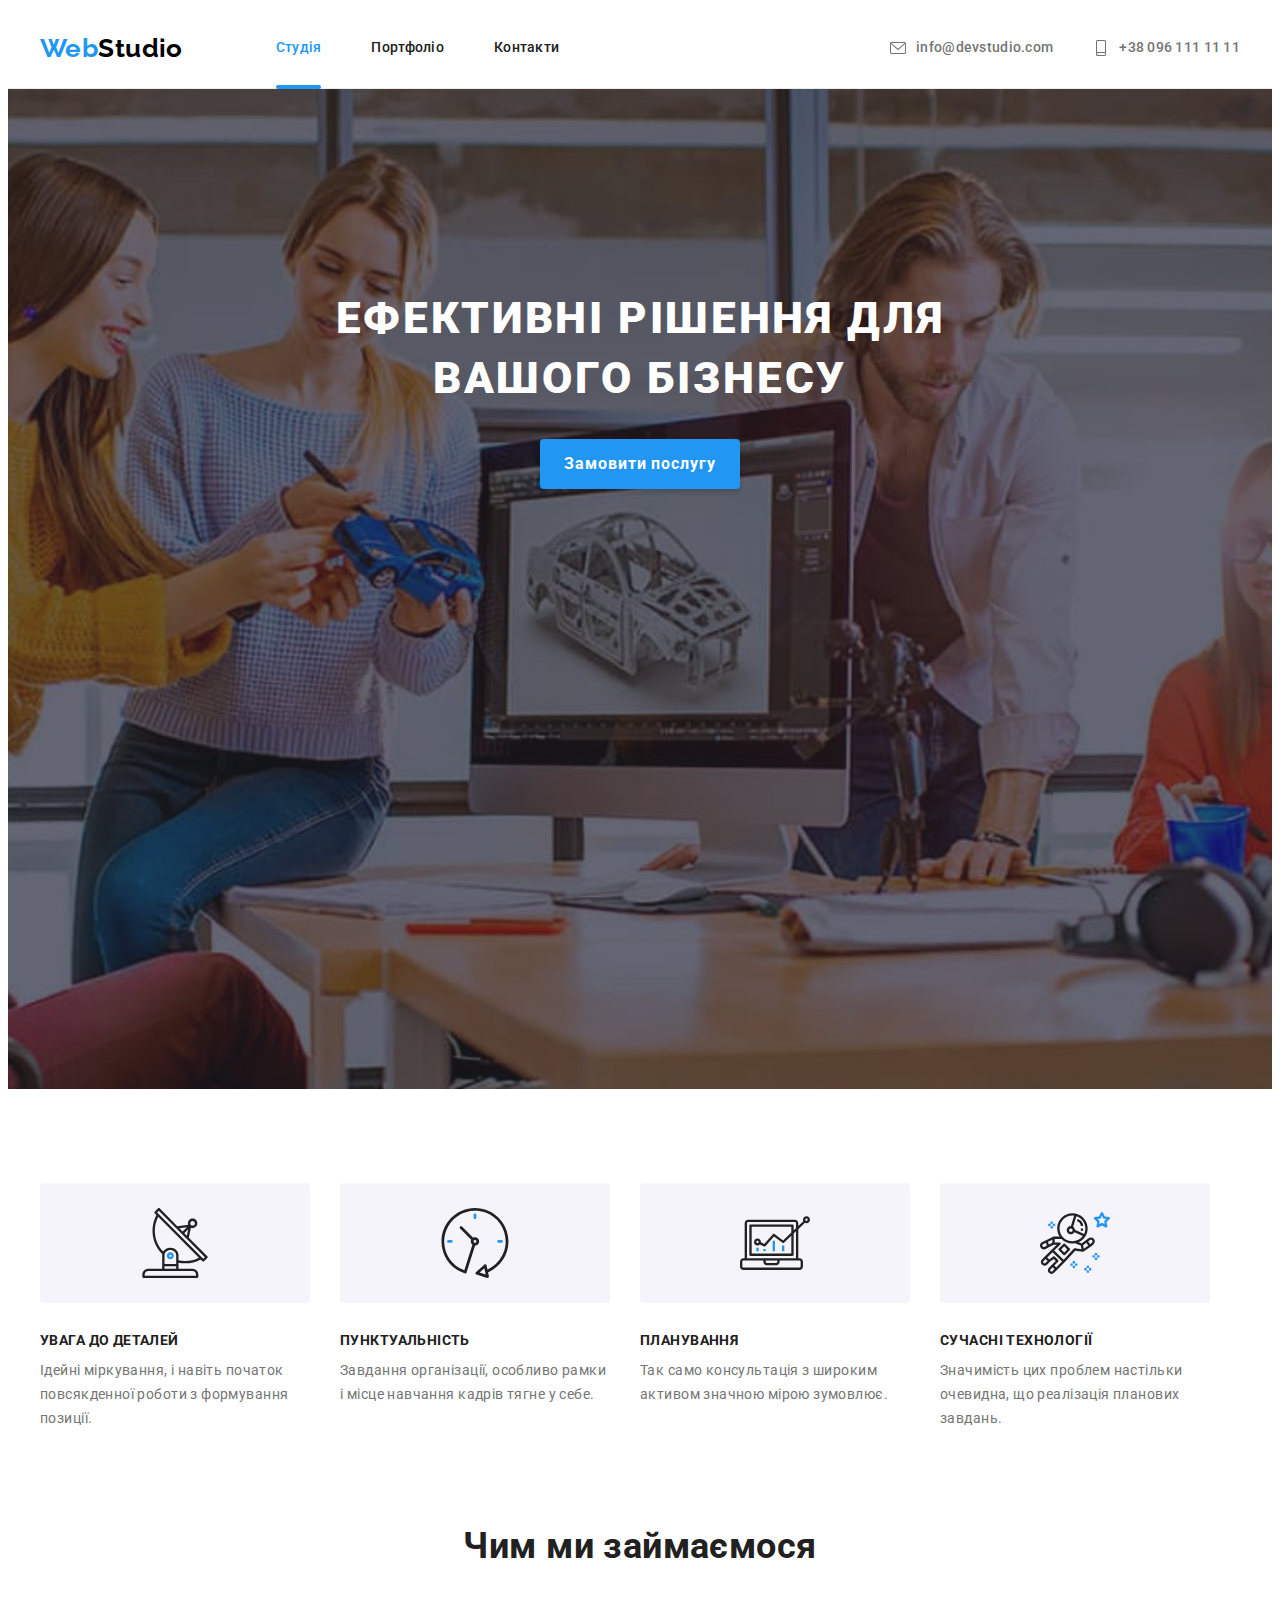
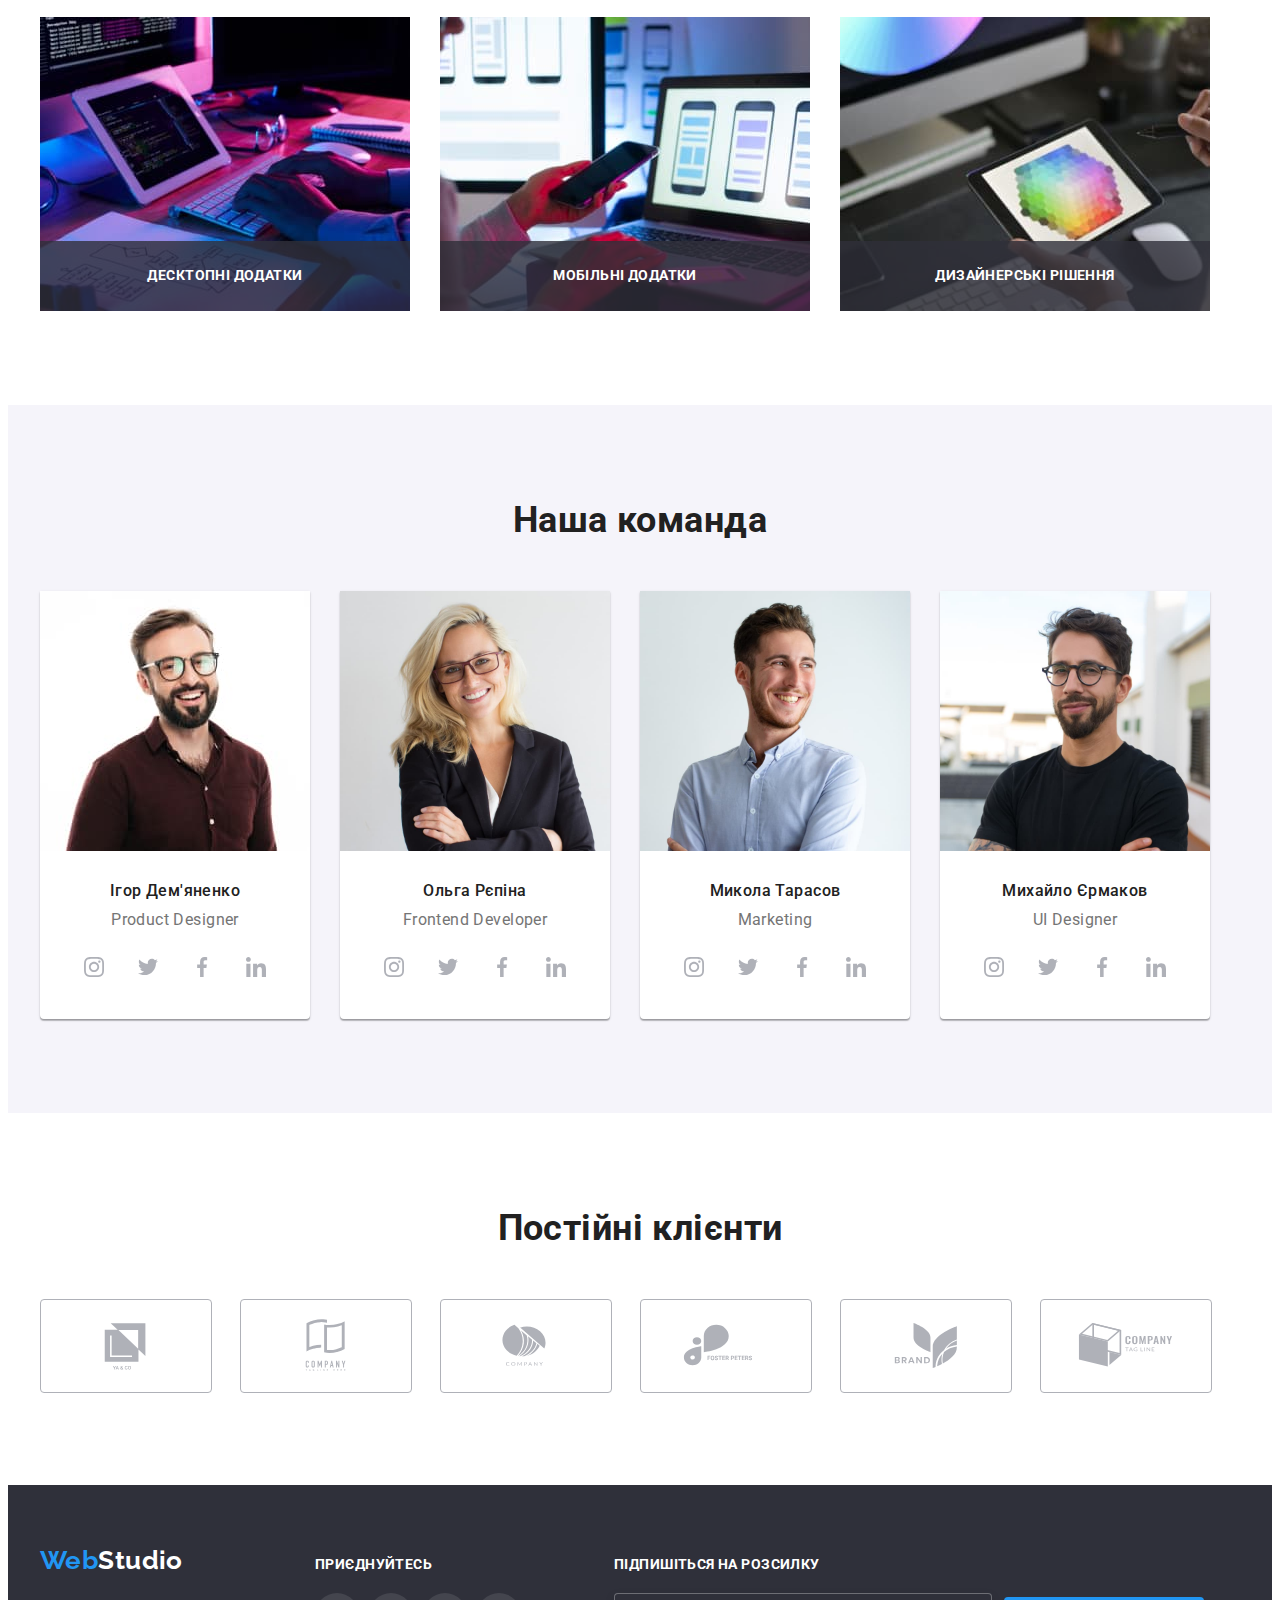
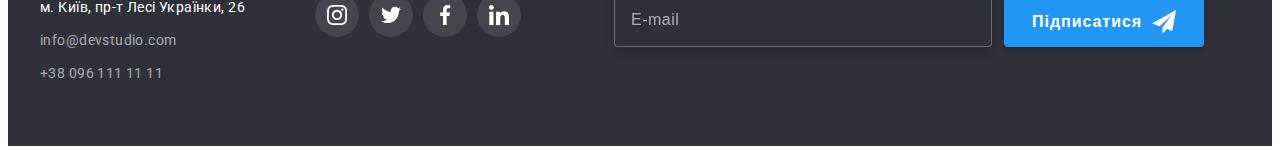
==== index.html @ 4efedf9e "Initial commit" ====
<!DOCTYPE html>
<html lang="uk">
<head>
	<meta charset="UTF-8">
	<meta http-equiv="X-UA-Compatible" content="IE=edge">
	<meta name="viewport" content="width=device-width, initial-scale=1.0">
	<title>Document</title>
	<link href="https://fonts.googleapis.com/css2?family=Raleway:wght@700&family=Roboto:wght@400;500;700;900&display=swap"
		rel="stylesheet">

	<link rel="stylesheet" href="https://cdnjs.cloudflare.com/ajax/libs/modern-normalize/1.1.0/modern-normalize.min.css" integrity="sha512-wpPYUAdjBVSE4KJnH1VR1HeZfpl1ub8YT/NKx4PuQ5NmX2tKuGu6U/JRp5y+Y8XG2tV+wKQpNHVUX03MfMFn9Q==" crossorigin="anonymous" referrerpolicy="no-referrer" />
	<!-- <link rel="stylesheet" href="./css/styles.css"> -->
	<link rel="stylesheet" href="./css/main.min.css">
</head>
<body>
	<!-- Шапка сайта -->
	<header class="header">
		<div class="container">
			<div class="header__content">
				<nav class="header__nav-content">
					<a href="./index.html" class="logo">
						<span class="logo__web">Web</span><span class="logo__studio">Studio</span>
					</a>

					<ul class="site-nav list">
						<li>
							<a href="" class="site-nav__link site-nav__link--current">Студія</a>
						</li>
						<li>
							<a href="./portfolio.html" class="site-nav__link">Портфоліо</a>
						</li>
						<li>
							<a href="" class="site-nav__link">Контакти</a>
						</li>
					</ul>
				</nav>
				
				<ul class="site-contacts list">
					<li>
						<a href="mailto:info@devstudio.com" class="site-contacts__link">
							<svg class="site-contacts__icon" width="16" height="16" >
								<use href="./images/symbol-defs.svg#icon-envelope"></use>
							</svg>
							info@devstudio.com
						</a>
					</li>
					<li>
						<a href="tel:+380961111111" class="site-contacts__link">
							<svg class="site-contacts__icon" width="16" height="16" >
								<use href="./images/symbol-defs.svg#icon-smartphone"></use>
							</svg>
							+38 096 111 11 11
						</a>
					</li>
				</ul>
			</div>
		</div>
	</header>

	<!-- Главная страница сайта -->
	<main>
		<section class="hero">
			<div class="hero__thumb">
				<h1 class="hero__title">Ефективні рішення для <br> вашого бізнесу</h1>
				<button type="button" class="hero__button" data-modal-open>Замовити послугу</button>
			</div>
		</section>
	
		<section class="section">
			<div class="container">
				<h2 class="section__title visually-hidden">Особливості</h2>
				<ul class="feature-list list">
					<li class="feature-list__item">
						<div class="feature-list__svg">
							<svg width="70" height="70">
								<use href="./images/symbol-defs.svg#icon-antenna"></use>
							</svg>
						</div>
						<h3 class="feature-list__title">Увага до деталей</h3>
						<p class="feature-list__paragraph">Ідейні міркування, і навіть початок повсякденної роботи з формування позиції.</p>
					</li>
					<li class="feature-list__item">
						<div class="feature-list__svg">
							<svg width="70" height="70">
								<use href="./images/symbol-defs.svg#icon-clock"></use>
							</svg>
						</div>
						<h3 class="feature-list__title">Пунктуальність</h3>
						<p class="feature-list__paragraph">Завдання організації, особливо рамки і місце навчання кадрів тягне у себе.</p>
					</li>
					<li class="feature-list__item">
						<div class="feature-list__svg">
							<svg width="70" height="70">
								<use href="./images/symbol-defs.svg#icon-diagram"></use>
							</svg>
						</div>
						<h3 class="feature-list__title">Планування</h3>
						<p class="feature-list__paragraph">Так само консультація з широким активом значною мірою зумовлює.</p>
					</li>
					<li class="feature-list__item">
						<div class="feature-list__svg">
							<svg width="70" height="70">
								<use href="./images/symbol-defs.svg#icon-astronaut"></use>
							</svg>
						</div>
						<h3 class="feature-list__title">Сучасні технології</h3>
						<p class="feature-list__paragraph">Значимість цих проблем настільки очевидна, що реалізація планових завдань.</p>
					</li>
				</ul>
			</div>
		</section>
	
		<section class="section no-padding">
			<div class="container">
				<h2 class="section__title">Чим ми займаємося</h2>
				<ul class="occupation-list list">
					<li class="occupation-list__item">
						<div class="occupation-list__thumb">
							<img src="./images/box1.jpg" alt="Розробка дескпотних програм" width="370">
							<p class="occupation-list__description">Десктопні додатки</p>
						</div>
					</li>
					<li class="occupation-list__item">
						<div class="occupation-list__thumb">
							<img src="./images/box2.jpg" alt="Розробка мобільних програм" width="370">
							<p class="occupation-list__description">Мобільні додатки</p>
						</div>
					</li>
					<li class="occupation-list__item">
						<div class="occupation-list__thumb">
							<img src="./images/box3.jpg" alt="Дизайнерскі рішення" width="370">
							<p class="occupation-list__description">Дизайнерські рішення</p>
						</div>
					</li>
				</ul>
			</div>
		</section>
	
		<section class="section team team--background">
			<div class="container">
				<h2 class="section__title">Наша команда</h2>
				<ul class="card-list list">
					<li class="card-list__item">
						<img class="card-list__img" src="./images/people1.jpg" alt="Учасник Ігор Дем'яненко" width="270">
						<h3 class="card-list__title">Ігор Дем'яненко</h3>
						<p lang="en" class="card-list__paragraph">Product Designer</p>
						<ul class="network list">
							<li class="network__item">
								<a href="" class="network__svg">
									<svg width="20" height="20">
										<use href="./images/symbol-defs.svg#icon-instagram"></use>
									</svg>
								</a>
							</li>
							<li class="network__item">
								<a href="" class="network__svg">
									<svg width="20" height="20">
										<use href="./images/symbol-defs.svg#icon-twitter"></use>
									</svg>
								</a>
							</li>
							<li class="network__item">
								<a href="" class="network__svg">
									<svg width="20" height="20">
										<use href="./images/symbol-defs.svg#icon-facebook"></use>
									</svg>
								</a>
							</li>
							<li class="network__item">
								<a href="" class="network__svg">
									<svg width="20" height="20">
										<use href="./images/symbol-defs.svg#icon-linkedin"></use>
									</svg>
								</a>
							</li>
						</ul>
					</li>
					<li class="card-list__item">
						<img class="card-list__img" src="./images/people2.jpg" alt="Учасниця Ольга Рєпіна" width="270">
						<h3 class="card-list__title">Ольга Рєпіна</h3>
						<p lang="en" class="card-list__paragraph">Frontend Developer</p>
						<ul class="network list">
							<li class="network__item">
								<a href="" class="network__svg">
									<svg width="20" height="20">
										<use href="./images/symbol-defs.svg#icon-instagram"></use>
									</svg>
								</a>
							</li>
							<li class="network__item">
								<a href="" class="network__svg">
									<svg width="20" height="20">
										<use href="./images/symbol-defs.svg#icon-twitter"></use>
									</svg>
								</a>
							</li>
							<li class="network__item">
								<a href="" class="network__svg">
									<svg width="20" height="20">
										<use href="./images/symbol-defs.svg#icon-facebook"></use>
									</svg>
								</a>
							</li>
							<li class="network__item">
								<a href="" class="network__svg">
									<svg width="20" height="20">
										<use href="./images/symbol-defs.svg#icon-linkedin"></use>
									</svg>
								</a>
							</li>
						</ul>
					</li>
					<li class="card-list__item">
						<img class="card-list__img" src="./images/people3.jpg" alt="Учасник Микола Тарасов" width="270">
						<h3 class="card-list__title">Микола Тарасов</h3>
						<p lang="en" class="card-list__paragraph">Marketing</p>
						<ul class="network list">
							<li class="network__item">
								<a href="" class="network__svg">
									<svg width="20" height="20">
										<use href="./images/symbol-defs.svg#icon-instagram"></use>
									</svg>
								</a>
							</li>
							<li class="network__item">
								<a href="" class="network__svg">
									<svg width="20" height="20">
										<use href="./images/symbol-defs.svg#icon-twitter"></use>
									</svg>
								</a>
							</li>
							<li class="network__item">
								<a href="" class="network__svg">
									<svg width="20" height="20">
										<use href="./images/symbol-defs.svg#icon-facebook"></use>
									</svg>
								</a>
							</li>
							<li class="network__item">
								<a href="" class="network__svg">
									<svg width="20" height="20">
										<use href="./images/symbol-defs.svg#icon-linkedin"></use>
									</svg>
								</a>
							</li>
						</ul>
					</li>
					<li class="card-list__item">
						<img class="card-list__img" src="./images/people4.jpg" alt="Учасник Михайло Єрмаков" width="270">
						<h3 class="card-list__title">Михайло Єрмаков</h3>
						<p lang="en" class="card-list__paragraph">UI Designer</p>
						<ul class="network list">
							<li class="network__item">
								<a href="" class="network__svg">
									<svg width="20" height="20">
										<use href="./images/symbol-defs.svg#icon-instagram"></use>
									</svg>
								</a>
							</li>
							<li class="network__item">
								<a href="" class="network__svg">
									<svg width="20" height="20">
										<use href="./images/symbol-defs.svg#icon-twitter"></use>
									</svg>
								</a>
							</li>
							<li class="network__item">
								<a href="" class="network__svg">
									<svg width="20" height="20">
										<use href="./images/symbol-defs.svg#icon-facebook"></use>
									</svg>
								</a>
							</li>
							<li class="network__item">
								<a href="" class="network__svg">
									<svg width="20" height="20">
										<use href="./images/symbol-defs.svg#icon-linkedin"></use>
									</svg>
								</a>
							</li>
						</ul>
					</li>
				</ul>
			</div>
		</section>

		<section class="section">
			<div class="container">
				<h2 class="section__title">Постійні клієнти</h2>
				<ul class="clients-card list">
					<li class="clients-card__item">
						<a href="" class="clients-card__svg">
							<svg width="106" height="60">
								<use href="./images/symbol-defs.svg#icon-logo1"></use>
							</svg>
						</a>
					</li>
					<li class="clients-card__item">
						<a href="" class="clients-card__svg">
							<svg width="106" height="60">
								<use href="./images/symbol-defs.svg#icon-logo2"></use>
							</svg>
						</a>
					</li>
					<li class="clients-card__item">
						<a href="" class="clients-card__svg">
							<svg width="106" height="60">
								<use href="./images/symbol-defs.svg#icon-logo3"></use>
							</svg>
						</a>
					</li>
					<li class="clients-card__item">
						<a href="" class="clients-card__svg">
							<svg width="106" height="60">
								<use href="./images/symbol-defs.svg#icon-logo4"></use>
							</svg>
						</a>
					</li>
					<li class="clients-card__item">
						<a href="" class="clients-card__svg">
							<svg width="106" height="60">
								<use href="./images/symbol-defs.svg#icon-logo5"></use>
							</svg>
						</a>
					</li>
					<li class="clients-card__item">
						<a href="" class="clients-card__svg">
							<svg width="106" height="60">
								<use href="./images/symbol-defs.svg#icon-logo6"></use>
							</svg>
						</a>
						</div>
					</li>
				</ul>
			</div>
		</section>
	</main>

	<!-- Подвал -->
	<footer class="footer">
		<div class="container">
			<div class="footer__arrangement">
				<div class="side-left">
					<a href="./index.html" class="logo"><span class="logo__web">Web</span><span class="logo__studio logo__studio--footer">Studio</span></a>
			
					<address class="address">
						<ul class="address__list list">
							<li class="address__item">
								<a href="https://goo.gl/maps/CPtrU1FHBa2aNyZL9" class="address__street" target="_blank" rel="noopener noreferrer nofollow">м. Київ, пр-т Лесі Українки, 26</a>
							</li>
							<li class="address__item">
								<a href="mailto:info@devstudio.com" class="address__link">info@devstudio.com</a> <br>
							</li>
							<li class="address__item">
								<a href="tel:+380961111111" class="address__link">+38 096 111 11 11</a>
							</li>
						</ul>
					</address>
				</div>
			
				<div class="side-centre">
					<h2 class="side-centre__title">Приєднуйтесь</h2>
					<ul class="network list">
						<li class="network__item">
							<a href="" class="network__svg network__svg--background">
								<svg width="20" height="20">
									<use href="./images/symbol-defs.svg#icon-instagram"></use>
								</svg>
							</a>
						</li>
						<li class="network__item">
							<a href="" class="network__svg network__svg--background">
								<svg width="20" height="20">
									<use href="./images/symbol-defs.svg#icon-twitter"></use>
								</svg>
							</a>
						</li>
						<li class="network__item">
							<a href="" class="network__svg network__svg--background">
								<svg width="20" height="20">
									<use href="./images/symbol-defs.svg#icon-facebook"></use>
								</svg>
							</a>
						</li>
						<li class="network__item">
							<a href="" class="network__svg network__svg--background">
								<svg width="20" height="20">
									<use href="./images/symbol-defs.svg#icon-linkedin"></use>
								</svg>
							</a>
						</li>
					</ul>
				</div>

				<div class="side-right">
					<!-- <h2 class="side-right__title">Підпишіться на розсилку</h2> -->

					<form>
						<div class="content-form">
							<label class="label-footer">
								<span class="label-footer__text">Підпишіться на розсилку</span>
								<input class="label-footer__input" type="email" placeholder="E-mail" name="email">
							</label>

							<button class="button-footer">Підписатися
								<svg class="icon-send" width="24" height="24">
									<use href="./images/symbol-defs.svg#icon-icon-send"></use>
								</svg>
							</button>
						</div>
					</form>
				</div>
			</div>
		</div>
	</footer>

	<div class="backdrop is-hidden" data-modal>
		<div class="modal">
			<button type="button" class="modal__button" data-modal-close>
				<svg width="18" height="18">
					<use href="./images/symbol-defs.svg#icon-close-black"></use>
				</svg>
			</button>

			<h2 class="modal__title">Залиште свої дані, ми вам передзвонимо</h2>

			<form class="form-modal">
				<label class="form-label"> <span class="form-label__name">Ім'я</span>
					<div class="form-label__field">
						<input class="form-label__input" type="text" name="text">
						<svg class="form-label__icon" width="18" height="18">
							<use href="./images/symbol-defs.svg#icon-person-black"></use>
						</svg>
					</div>
				</label>

				<label class="form-label"> <span class="form-label__name">Телефон</span>
					<div class="form-label__field">
						<input class="form-label__input" type="tel" name="tel">
						<svg class="form-label__icon" width="18" height="18">
							<use href="./images/symbol-defs.svg#icon-phone-black"></use>
						</svg>
					</div>
				</label>

				<label class="form-label"> <span class="form-label__name">Пошта</span>
					<div class="form-label__field">
						<input class="form-label__input" type="email" name="email">
						<svg class="form-label__icon" width="18" height="18">
							<use href="./images/symbol-defs.svg#icon-email-black"></use>
						</svg>
					</div>
				</label>

				<label class="form-label modal__form-label"> <span class="form-label__name">Коментар</span>
					<textarea class="form-label__textarea" name="comment" placeholder="Введіть текст"></textarea>
				</label>

				<label class="label-checkbox">
					<input class="label-checkbox__input" type="checkbox" name="checkbox">
					<svg class="label-checkbox__icon-check" width="16" height="15">
						<use href="./images/symbol-defs.svg#icon-icon-check"></use>
					</svg>
					<span class="label-checkbox__text">Погоджуюся з розсилкою та приймаю</span> 
					<a href="" class="label-checkbox__link">Умови договору</a>
				</label>

				<button type="submit" class="form-button">Відправити</button>
			</form>
		</div>
	</div>

	<script src="./js/modal.js"></script>
</body>
</html>
---- css/styles.css ----
/* цвет основного текста #212121 */
/* цвет в лого1 #000000*/
/* вторичный цвет текста  #2196F3*/
/* белый #FFFFFF */
/* цвет абзацев #757575 */
/* цвет контактов rgba(255, 255, 255, 0.6) */
/* цвет фона #F5F5F5 */
/* вторичный фон #2F303A*/

:root {
	--primary-text-color: #212121;
	--title-text-color: #FFFFFF;
	--accent-color: #2196F3;
	--paragraph-text-color: #757575;
	--logo-color: #000000;
	--secondary-background-color: #2F303A;
	--hover-button-color: #188CE8;
	--secondary-title-text-color: #F5F4FA;
}

/* Стили index.html */

/* body */
body {
	color: var(--primary-text-color);
	background-color: var(--title-text-color);

	font-family: 'Roboto', sans-serif;
	font-size: 14px;
	letter-spacing: 0.03em;
}

.list {
	list-style: none;
	margin: 0;
	padding: 0;
}

img {
	display: block;
	max-width: 100%;
	height: auto;
}

h1,
h2,
h3,
h4,
h5,
h6,
p {
  margin-top: 0;
  margin-bottom: 0;
}

.container {
	width: 1200px;
	padding-left: 15px;
	padding-right: 15px;
	margin-left: auto;
	margin-right: auto;
	/* outline: 2px solid tomato; */
}

.visually-hidden {
    position: absolute;
    white-space: nowrap;
    width: 1px;
    height: 1px;
    overflow: hidden;
    border: 0;
    padding: 0;
    clip: rect(0 0 0 0);
    clip-path: inset(50%);
    margin: -1px;
}

.header {
	border-bottom: 1px solid #ECECEC;
}

/* logo */
.logo {
	font-family: 'Raleway';
	font-weight: 700;
	font-size: 26px;
	line-height: 1.19;

	text-decoration: none;
}

.logo__web {
	color: var(--accent-color);
}

.logo__studio {
	color: var(--logo-color);
}

.header__content {
	display: flex;
	align-items: center;
}

.header__nav-content {
	display: flex;
	align-items: center;
}

/* Site nav */
.site-nav {
	display: flex;
	gap: 50px;
	margin-left: 93px;
}

.site-nav__link {
	display: block;
	padding-top: 32px;
    padding-bottom: 32px;

	color: inherit;
	font-weight: 500;
	line-height: 1.14;
	letter-spacing: 0.02em;

	text-decoration: none;

	transition: color 250ms cubic-bezier(0.4, 0, 0.2, 1);
}

.site-nav__link:hover,
.site-nav__link:focus {
	color: var(--accent-color);
}

.site-nav__link--current {
	color: var(--accent-color);
	position: relative;
}

.site-nav__link--current::after {
	display: block;
	content: '';
	position: absolute;
	bottom: -1px;
	left: 0;
	width: 100%;
	height: 4px;
	background-color: var(--accent-color);
	border-radius: 2px;
}

.site-contacts {
	display: flex;
	gap: 40px;
	margin-left: auto;
}

.site-contacts__link {
	display: flex;
    align-items: center;
	justify-content: center;
	gap: 10px;
	color: var(--paragraph-text-color);
	fill: currentColor;

	font-weight: 500;
	line-height: 1.14;
	letter-spacing: 0.02em;

	text-decoration: none;

	transition: color 250ms cubic-bezier(0.4, 0, 0.2, 1), fill 250ms cubic-bezier(0.4, 0, 0.2, 1);;
}

.site-contacts__link:hover,
.site-contacts__link:focus,
.address__link:hover,
.address__link:focus {
	color: var(--accent-color);
	fill: currentColor;
}

/* main */

/* Hero */

.hero {
	background-color: var(--secondary-background-color);
	text-align: center;
}

.hero__thumb {
	padding-top: 200px;
	padding-bottom: 200px;

	max-width: 1600px;
	height: 600px;
	margin-left: auto;
	margin-right: auto;
	background-image: linear-gradient(
     	 to right,
     	 rgba(47, 48, 58, 0.4),
     	 rgba(47, 48, 58, 0.4)
    	), 
		url("../images/hero-img.jpg");
	background-repeat: no-repeat;
	background-size: cover;
	background-position: center;
}

.hero__title {
	margin-bottom: 30px;

	color: var(--title-text-color);

	font-weight: 900;
	font-size: 44px;
	line-height: 1.36;
	
	text-align: center;
	letter-spacing: 0.06em;
	text-transform: uppercase;
}

/* button */
.hero__button {
	box-shadow: 0px 4px 4px rgba(0, 0, 0, 0.15);
	border-radius: 4px;
	border: none;
	padding: 10px 24px;

	color: var(--title-text-color);
	background-color: var(--accent-color);

	font-family: inherit;
	font-weight: 700;
	font-size: 16px;
	line-height: 1.88;
	
	text-align: center;
	letter-spacing: 0.06em;

	cursor: pointer;

	transition: background-color 250ms cubic-bezier(0.4, 0, 0.2, 1);
}

.hero__button:hover,
.hero__button:focus {
	background-color: var(--hover-button-color);
}

/* Section content */
.section {
	padding-top: 94px;
	padding-bottom: 94px;
}

.section.no-padding {
	padding-top: 0;
}

.section__title {
	margin-bottom: 50px;

	color: var(--primary-text-color);

	font-size: 36px;
	line-height: 1.17;
	text-align: center;
}

.feature-list {
	display: flex;
	gap: 30px;
}

.feature-list__item {
	width: 270px;
}

.feature-list__svg {
	display: flex;
	align-items: center;
	justify-content: center;
	background-color: var(--secondary-title-text-color);
	height: 120px;
	margin-bottom: 30px;
	border-radius: 4px;
}

.feature-list__title {
	margin-top: 0;
	margin-bottom: 10px;

	font-size: 14px;
	line-height: 1.14;
	text-transform: uppercase;
}

.feature-list__paragraph {
	color: var(--paragraph-text-color);

	line-height: 1.71;
	letter-spacing: 0.03em;
}

/* section-occupation */
.occupation-list {
	display: flex;
	gap: 30px;
}

.occupation-list__item {
	width: 370px;
}

.occupation-list__thumb {
	position: relative;
}

.occupation-list__description {
	position: absolute;
	bottom: 0;
	left: 0;
	width: 100%;
	background-color: rgba(47, 48, 58, 0.8);

	padding: 27px 0;

	font-weight: 700;
	line-height: 1.14;
	text-align: center;
	letter-spacing: 0.03em;
	text-transform: uppercase;

	color: var(--title-text-color);
}

/* our team */
.team--background {
	background-color: var(--secondary-title-text-color);
}

.card-list {
	display: flex;
	gap: 30px;
}

.card-list__item {
	padding-bottom: 30px;
	box-shadow: 0px 1px 3px rgba(0, 0, 0, 0.12), 
				0px 1px 1px rgba(0, 0, 0, 0.14), 
				0px 2px 1px rgba(0, 0, 0, 0.2);
	border-radius: 0px 0px 4px 4px;

	background-color: var(--title-text-color);
	text-align: center;

}

.card-list__img {
	margin-bottom: 30px;
}

.card-list__title {
	margin-bottom: 10px;

	font-weight: 500;
	font-size: 16px;
	line-height: 1.19;
}

.card-list__paragraph {
	margin-bottom: 16px;

	color: var(--paragraph-text-color);

	font-size: 16px;
	line-height: 1.19;
}

.network {
	display: flex;
	gap: 10px;
	justify-content: center;
}

.network__item {
	width: 44px;
	height: 44px;
}

.network__svg {
	display: flex;
	align-items: center;
	justify-content: center;
	border-radius: 50%;
	width: 100%;
	height: 100%;
	fill: #AFB1B8;

	transition: background-color 250ms cubic-bezier(0.4, 0, 0.2, 1), fill 250ms cubic-bezier(0.4, 0, 0.2, 1);
}

.network__svg:hover,
.network__svg:focus {
	fill: var(--title-text-color);
	background-color: var(--accent-color);
}

.clients-card {
	display: flex;
	gap: 30px;
}

.clients-card__item {
	width: 170px;
	height: 92px;
}

.clients-card__svg {
	display: flex;
	align-items: center;
	justify-content: center;
	border: 1px solid #AFB1B8;
	width: 100%;
	height: 100%;
	/* padding: 16px 32px; */
	border-radius: 4px;

	fill: #AFB1B8;

	transition: border 250ms cubic-bezier(0.4, 0, 0.2, 1), fill 250ms cubic-bezier(0.4, 0, 0.2, 1);
}

.clients-card__svg:hover,
.clients-card__svg:focus {
	border: 1px solid var(--accent-color);
	fill: var(--accent-color);
}

/* footer */
.footer {
	padding-top: 60px;
	padding-bottom: 60px;

	background-color: var(--secondary-background-color);
}

.footer__arrangement {
	display: flex;
	align-items: baseline;
}

.logo__studio--footer {
	color: var(--title-text-color);
}

.address__list {
	margin-top: 20px;
	margin-right: 70px;
}

.address__item + .address__item {
	margin-top: 9px;
}

.address__street {
	color: var(--title-text-color);

	line-height: 1.71;
	font-style: normal;
	text-decoration: none;
}

.address__link {
	color: rgba(255, 255, 255, 0.6);

	font-weight: 400;
	line-height: 1.71;

	font-style: normal;
	text-decoration: none;
}


.site-contacts__link:hover,
.site-contacts__link:focus,
.address__link:hover,
.address__link:focus {
	color: var(--accent-color);
	fill: currentColor;
}


.side-centre__title {
	margin-bottom: 20px;

	font-size: 14px;
	line-height: 1.14;
	text-transform: uppercase;

	color: var(--title-text-color);
}

.network__svg--background {
	background: rgba(255, 255, 255, 0.1);
	fill: var(--title-text-color);
}

.network__svg--background:hover,
.network__svg--background:focus {
	background-color: var(--accent-color);
}

.side-right {
	margin-left: 93px;
}

.content-form {
	display: flex;
	gap: 12px;
}

/* .side-right__title {
	margin-bottom: 20px;

	font-size: 14px;
	line-height: 1.14;
	letter-spacing: 0.03em;
	text-transform: uppercase;

	color: var(--title-text-color);
} */

.label-footer__text {
	display: block;
	margin-bottom: 20px;

	font-size: 14px;
	font-weight: 700;
	line-height: 1.14;
	letter-spacing: 0.03em;
	text-transform: uppercase;

	color: var(--title-text-color);
}

.label-footer__input {
	width: 358px;
	height: 50px;

	padding-left: 16px;

	cursor: pointer;

	border: 1px solid rgba(255, 255, 255, 0.3);
	filter: drop-shadow(0px 4px 4px rgba(0, 0, 0, 0.15));
	border-radius: 4px;
	outline: none;
	background-color: var(--secondary-background-color);
	color: var(--title-text-color);
}

.label-footer__input::placeholder {
	font-size: 16px;
	line-height: 1.25;

	letter-spacing: 0.03em;
	color: rgba(255, 255, 255, 0.6);
}

.button-footer {
	padding: 10px 28px;

	background: var(--accent-color);
	box-shadow: 0px 4px 4px rgba(0, 0, 0, 0.15);
	border-radius: 4px;
	border: none;

	font-weight: 700;
	font-size: 16px;
	line-height: 1.88;

	height: 50px;

	display: flex;
	align-items: center;
	align-self: flex-end;
	text-align: center;
	letter-spacing: 0.06em;
	cursor: pointer;

	color: var(--title-text-color);

	transition: background-color 250ms cubic-bezier(0.4, 0, 0.2, 1)
}

.button-footer:hover {
	background-color: var(--hover-button-color);
}

.icon-send {
	margin-left: 10px;
}

/* Стили portfolio.html */
.filters {
	display: flex;
	gap: 8px;
	justify-content: center;
	margin-bottom: 50px;
}

.filters__button {
	border-radius: 4px;
	border: none;
	padding: 6px 22px;

	font-family: inherit;
	font-weight: 500;
	font-size: 16px;
	line-height: 1.62;

	cursor: pointer;

	transition: box-shadow 250ms cubic-bezier(0.4, 0, 0.2, 1), border-radius 250ms cubic-bezier(0.4, 0, 0.2, 1),
				color 250ms cubic-bezier(0.4, 0, 0.2, 1), background-color 250ms cubic-bezier(0.4, 0, 0.2, 1)

}

.filters__button:hover,
.filters__button:focus {
	box-shadow: 0px 3px 1px rgba(0, 0, 0, 0.1), 
				0px 1px 2px rgba(0, 0, 0, 0.08), 
				0px 2px 2px rgba(0, 0, 0, 0.12);
	border-radius: 4px;

	color: var(--title-text-color);
	background-color: var(--accent-color);
}

.project {
	display: flex;
	flex-wrap: wrap;
	gap: 30px;
}

.project__item {
	width: 370px;

	transition: box-shadow 250ms cubic-bezier(0.4, 0, 0.2, 1);
}

.project__item:hover,
.project__item:focus {
	box-shadow: 0px 1px 1px rgba(0, 0, 0, 0.12), 
				0px 4px 4px rgba(0, 0, 0, 0.06), 
				1px 4px 6px rgba(0, 0, 0, 0.16);
}

/* .project .project-img {
	display: block;
	max-width: 100%;
	height: auto;
} */

.project__content {
	padding: 20px 24px;
	border-bottom: 1px solid #EEEEEE;
	border-right: 1px solid #EEEEEE;
	border-left: 1px solid #EEEEEE;
}

.project__link {
	text-decoration: none;
}

.project__title {
	margin-bottom: 4px;

	color: var(--primary-text-color);
	font-size: 18px;
	line-height: 2;
	
	letter-spacing: 0.06em;
}

.project__description {
	color: var(--paragraph-text-color);

	font-size: 16px;
	line-height: 1.88;
}

.project__overlay {
	position: relative;
	overflow: hidden;
}

.project__text {
	position: absolute;
	top: 0;
	left: 0;
	width: 100%;
	height: 100%;
	padding: 63px 24px;

	transform: translateY(101%);
	transition: transform 250ms cubic-bezier(0.4, 0, 0.2, 1);

	font-size: 18px;
	line-height: 1.56;
	letter-spacing: 0.03em;

	color: var(--title-text-color);
	background-color: rgba(33, 150, 243, 0.9);
}

.project__item:hover .project__text {
	transform: translateY(0);
}

/* Backdrop */
.backdrop {
	position: fixed;
	top: 0;
	left: 0;
	width: 100%;
	height: 100%;
	background-color: rgba(0, 0, 0, 0.2);

	opacity: 1;

	transition: opacity 250ms cubic-bezier(0.4, 0, 0.2, 1), visibility 250ms cubic-bezier(0.4, 0, 0.2, 1);
}

.backdrop.is-hidden {
	visibility: hidden;
	opacity: 0;
	pointer-events: none;
}

.backdrop.is-hidden .modal {
  transform: translate(-50%, -50%) scale(1.1);
}

.modal {
	position: absolute;
	top: 50%;
	left: 50%;
	min-width: 528px;
	min-height: 581px;

	padding: 40px;

	background: var(--title-text-color);
	box-shadow: 0px 1px 3px rgba(0, 0, 0, 0.12), 
				0px 1px 1px rgba(0, 0, 0, 0.14), 
				0px 2px 1px rgba(0, 0, 0, 0.2);
	border-radius: 4px;

	transform: translate(-50%, -50%) scale(1);

	transition: transform 250ms cubic-bezier(0.4, 0, 0.2, 1);
}

.modal__button {
	position: absolute;
	top: 8px;
	right: 8px;

	display: flex;
	justify-content: center;
	align-items: center;
	width: 30px;
	height: 30px;
	border-radius: 50%;
	border: none;
	cursor: pointer;

	background-color: var(--title-text-color);
	border: 1px solid rgba(0, 0, 0, 0.1);
	fill: #000000;
}

.modal__button:hover {
	fill: var(--accent-color);
}

.modal__title {
	margin-bottom: 12px;

	font-size: 20px;
	line-height: 1.15;
	text-align: center;
	letter-spacing: 0.03em;

	color: var(--primary-text-color);
}

.form-label {
	display: block;
	margin-bottom: 10px;

	/* transition: border 250ms cubic-bezier(0.4, 0, 0.2, 1), fill 250ms cubic-bezier(0.4, 0, 0.2, 1); */
}

.form-label:focus-within .form-label__input {
	border: 1px solid var(--accent-color);
	border-radius: 4px;
}

.form-label:focus-within .form-label__icon {
	fill: var(--accent-color);
}

.form-label__name {
	display: block;
	margin-bottom: 4px;

	font-size: 12px;
	line-height: 1.16;
	letter-spacing: 0.01em;

	color: var(--paragraph-text-color);
}

.modal__form-label {
	display: block;
	margin-bottom: 20px;
}

.form-label__textarea {
	width: 100%;
	height: 120px;

	padding: 12px 16px;

	resize: none;
	cursor: pointer;

	font-size: 12px;

	border: 1px solid rgba(33, 33, 33, 0.2);
	border-radius: 4px;
	outline: none;
}

.form-label__textarea::placeholder {
	font-size: 12px;
	line-height: 1.16;
	letter-spacing: 0.01em;

	color: rgba(117, 117, 117, 0.5);
}

.form-label__field {
	position: relative;
}

.form-label__input {
	width: 100%;
	height: 40px;
	border: 1px solid rgba(33, 33, 33, 0.2);
	border-radius: 4px;
	padding: 12px 0 12px 42px;
	outline: none;
	cursor: pointer;

	transition: border 250ms cubic-bezier(0.4, 0, 0.2, 1);
}

.form-label__icon {
	position: absolute;
	top: 50%;
	left: 0;
	left: 12px;

	transform: translateY(-50%);

	transition: fill 250ms cubic-bezier(0.4, 0, 0.2, 1);
}

.label-checkbox__input {
	-webkit-appearance: none;
	-moz-appearance: none;
	appearance: none;
	position: absolute;
}

.label-checkbox__icon-check {
	margin-right: 6px;
	fill: transparent;
	border-radius: 2px;
	border: 2px solid var(--primary-text-color);

	transition: background-color 250ms cubic-bezier(0.4, 0, 0.2, 1), border-color 250ms cubic-bezier(0.4, 0, 0.2, 1);
}

.label-checkbox__input:checked + .label-checkbox__icon-check {
	fill: var(--title-text-color);
	background-color: var(--accent-color);
	border-color: var(--accent-color);
	background-origin: border-box;
}

.label-checkbox__text {
	line-height: 1.71;
	letter-spacing: 0.03em;
	color: var(--paragraph-text-color);
}

.label-checkbox__link {
	margin-left: 4px;
	line-height: 1.71;
	letter-spacing: 0.03em;
	text-decoration-line: underline;
	text-decoration-skip-ink: none;
	color: var(--accent-color);
}

.label-checkbox {
	display: flex;
	align-items: center;
	justify-content: center;
	margin-bottom: 30px;
}

.form-button {
	display: block;
	margin: 0 auto;
	padding: 10px 52px;

	background: var(--accent-color);
	box-shadow: 0px 4px 4px rgba(0, 0, 0, 0.15);
	border-radius: 4px;
	border: none;

	font-family: inherit;
	font-weight: 700;
	font-size: 16px;
	line-height: 1.88;
	text-align: center;

	letter-spacing: 0.06em;
	cursor: pointer;

	color: var(--title-text-color);

	transition: background-color 250ms cubic-bezier(0.4, 0, 0.2, 1);

}

.form-button:hover {
	background-color: var(--hover-button-color);
}
---- css/main.min.css ----
:root{--primary-text-color: #212121;--title-text-color: #FFFFFF;--accent-color: #2196F3;--paragraph-text-color: #757575;--logo-color: #000000;--secondary-background-color: #2F303A;--hover-button-color: #188CE8;--secondary-title-text-color: #F5F4FA}body{color:var(--primary-text-color);background-color:var(--title-text-color);font-family:"Roboto",sans-serif;font-size:14px;letter-spacing:.03em}img{display:block;max-width:100%;height:auto}.list{list-style:none;margin:0;padding:0}h1,h2,h3,h4,h5,h6,p{margin-top:0;margin-bottom:0}.address__list{margin-top:20px;margin-right:70px}.address__item+.address__item{margin-top:9px}.address__street{color:var(--title-text-color);line-height:1.71;font-style:normal;text-decoration:none}.address__link{color:rgba(255,255,255,.6);font-weight:400;line-height:1.71;font-style:normal;text-decoration:none}.address__link:hover,.address__link:focus{color:var(--accent-color);fill:currentColor}.backdrop{position:fixed;top:0;left:0;width:100%;height:100%;background-color:rgba(0,0,0,.2);opacity:1;-webkit-transition:opacity 250ms cubic-bezier(0.4, 0, 0.2, 1),visibility 250ms cubic-bezier(0.4, 0, 0.2, 1);transition:opacity 250ms cubic-bezier(0.4, 0, 0.2, 1),visibility 250ms cubic-bezier(0.4, 0, 0.2, 1)}.backdrop.is-hidden{visibility:hidden;opacity:0;pointer-events:none}.card-list{display:-webkit-box;display:-ms-flexbox;display:flex;gap:30px}.card-list__item{padding-bottom:30px;-webkit-box-shadow:0px 1px 3px rgba(0,0,0,.12),0px 1px 1px rgba(0,0,0,.14),0px 2px 1px rgba(0,0,0,.2);box-shadow:0px 1px 3px rgba(0,0,0,.12),0px 1px 1px rgba(0,0,0,.14),0px 2px 1px rgba(0,0,0,.2);border-radius:0px 0px 4px 4px;background-color:var(--title-text-color);text-align:center}.card-list__img{margin-bottom:30px}.card-list__title{margin-bottom:10px;font-weight:500;font-size:16px;line-height:1.19}.card-list__paragraph{margin-bottom:16px;color:var(--paragraph-text-color);font-size:16px;line-height:1.19}.clients-card{display:-webkit-box;display:-ms-flexbox;display:flex;gap:30px}.clients-card__item{width:170px;height:92px}.clients-card__svg{display:-webkit-box;display:-ms-flexbox;display:flex;-webkit-box-align:center;-ms-flex-align:center;align-items:center;-webkit-box-pack:center;-ms-flex-pack:center;justify-content:center;border:1px solid #afb1b8;width:100%;height:100%;border-radius:4px;fill:#afb1b8;-webkit-transition:border 250ms cubic-bezier(0.4, 0, 0.2, 1),fill 250ms cubic-bezier(0.4, 0, 0.2, 1);transition:border 250ms cubic-bezier(0.4, 0, 0.2, 1),fill 250ms cubic-bezier(0.4, 0, 0.2, 1)}.clients-card__svg:hover,.clients-card__svg:focus{border:1px solid var(--accent-color);fill:var(--accent-color)}.content-form{display:-webkit-box;display:-ms-flexbox;display:flex;gap:12px}.feature-list{display:-webkit-box;display:-ms-flexbox;display:flex;gap:30px}.feature-list__item{width:270px}.feature-list__svg{display:-webkit-box;display:-ms-flexbox;display:flex;-webkit-box-align:center;-ms-flex-align:center;align-items:center;-webkit-box-pack:center;-ms-flex-pack:center;justify-content:center;background-color:var(--secondary-title-text-color);height:120px;margin-bottom:30px;border-radius:4px}.feature-list__title{margin-top:0;margin-bottom:10px;font-size:14px;line-height:1.14;text-transform:uppercase}.feature-list__paragraph{color:var(--paragraph-text-color);line-height:1.71;letter-spacing:.03em}.filters{display:-webkit-box;display:-ms-flexbox;display:flex;gap:8px;-webkit-box-pack:center;-ms-flex-pack:center;justify-content:center;margin-bottom:50px}.filters__button{border-radius:4px;border:none;padding:6px 22px;font-family:inherit;font-weight:500;font-size:16px;line-height:1.62;cursor:pointer;-webkit-transition:border-radius 250ms cubic-bezier(0.4, 0, 0.2, 1),color 250ms cubic-bezier(0.4, 0, 0.2, 1),background-color 250ms cubic-bezier(0.4, 0, 0.2, 1),-webkit-box-shadow 250ms cubic-bezier(0.4, 0, 0.2, 1);transition:border-radius 250ms cubic-bezier(0.4, 0, 0.2, 1),color 250ms cubic-bezier(0.4, 0, 0.2, 1),background-color 250ms cubic-bezier(0.4, 0, 0.2, 1),-webkit-box-shadow 250ms cubic-bezier(0.4, 0, 0.2, 1);transition:box-shadow 250ms cubic-bezier(0.4, 0, 0.2, 1),border-radius 250ms cubic-bezier(0.4, 0, 0.2, 1),color 250ms cubic-bezier(0.4, 0, 0.2, 1),background-color 250ms cubic-bezier(0.4, 0, 0.2, 1);transition:box-shadow 250ms cubic-bezier(0.4, 0, 0.2, 1),border-radius 250ms cubic-bezier(0.4, 0, 0.2, 1),color 250ms cubic-bezier(0.4, 0, 0.2, 1),background-color 250ms cubic-bezier(0.4, 0, 0.2, 1),-webkit-box-shadow 250ms cubic-bezier(0.4, 0, 0.2, 1)}.filters__button:hover,.filters__button:focus{-webkit-box-shadow:0px 3px 1px rgba(0,0,0,.1),0px 1px 2px rgba(0,0,0,.08),0px 2px 2px rgba(0,0,0,.12);box-shadow:0px 3px 1px rgba(0,0,0,.1),0px 1px 2px rgba(0,0,0,.08),0px 2px 2px rgba(0,0,0,.12);border-radius:4px;color:var(--title-text-color);background-color:var(--accent-color)}.footer{padding-top:60px;padding-bottom:60px;background-color:var(--secondary-background-color)}.footer__arrangement{display:-webkit-box;display:-ms-flexbox;display:flex;-webkit-box-align:baseline;-ms-flex-align:baseline;align-items:baseline}.form-button{display:block;margin:0 auto;padding:10px 52px;background:var(--accent-color);-webkit-box-shadow:0px 4px 4px rgba(0,0,0,.15);box-shadow:0px 4px 4px rgba(0,0,0,.15);border-radius:4px;border:none;font-family:inherit;font-weight:700;font-size:16px;line-height:1.88;text-align:center;letter-spacing:.06em;cursor:pointer;color:var(--title-text-color);-webkit-transition:background-color 250ms cubic-bezier(0.4, 0, 0.2, 1);transition:background-color 250ms cubic-bezier(0.4, 0, 0.2, 1)}.form-button:hover{background-color:var(--hover-button-color)}.form-label{display:block;margin-bottom:10px}.form-label__input{width:100%;height:40px;border:1px solid rgba(33,33,33,.2);border-radius:4px;padding:12px 0 12px 42px;outline:none;cursor:pointer;-webkit-transition:border 250ms cubic-bezier(0.4, 0, 0.2, 1);transition:border 250ms cubic-bezier(0.4, 0, 0.2, 1)}.form-label:focus-within .form-label__input{border:1px solid var(--accent-color);border-radius:4px}.form-label__icon{position:absolute;top:50%;left:0;left:12px;-webkit-transform:translateY(-50%);transform:translateY(-50%);-webkit-transition:fill 250ms cubic-bezier(0.4, 0, 0.2, 1);transition:fill 250ms cubic-bezier(0.4, 0, 0.2, 1)}.form-label:focus-within .form-label__icon{fill:var(--accent-color)}.form-label__name{display:block;margin-bottom:4px;font-size:12px;line-height:1.16;letter-spacing:.01em;color:var(--paragraph-text-color)}.modal__form-label{display:block;margin-bottom:20px}.form-label__textarea{width:100%;height:120px;padding:12px 16px;resize:none;cursor:pointer;font-size:12px;border:1px solid rgba(33,33,33,.2);border-radius:4px;outline:none}.form-label__textarea::-webkit-input-placeholder{font-size:12px;line-height:1.16;letter-spacing:.01em;color:rgba(117,117,117,.5)}.form-label__textarea::-moz-placeholder{font-size:12px;line-height:1.16;letter-spacing:.01em;color:rgba(117,117,117,.5)}.form-label__textarea:-ms-input-placeholder{font-size:12px;line-height:1.16;letter-spacing:.01em;color:rgba(117,117,117,.5)}.form-label__textarea::-ms-input-placeholder{font-size:12px;line-height:1.16;letter-spacing:.01em;color:rgba(117,117,117,.5)}.form-label__textarea::placeholder{font-size:12px;line-height:1.16;letter-spacing:.01em;color:rgba(117,117,117,.5)}.form-label__field{position:relative}.header{border-bottom:1px solid #ececec}.header__content{display:-webkit-box;display:-ms-flexbox;display:flex;-webkit-box-align:center;-ms-flex-align:center;align-items:center}.header__nav-content{display:-webkit-box;display:-ms-flexbox;display:flex;-webkit-box-align:center;-ms-flex-align:center;align-items:center}.hero{background-color:var(--secondary-background-color);text-align:center}.hero__thumb{padding-top:200px;padding-bottom:200px;max-width:1600px;height:600px;margin-left:auto;margin-right:auto;background-image:-webkit-gradient(linear, left top, right top, from(rgba(47, 48, 58, 0.4)), to(rgba(47, 48, 58, 0.4))),url("../images/hero-img.jpg");background-image:linear-gradient(to right, rgba(47, 48, 58, 0.4), rgba(47, 48, 58, 0.4)),url("../images/hero-img.jpg");background-repeat:no-repeat;background-size:cover;background-position:center}.hero__title{margin-bottom:30px;color:var(--title-text-color);font-weight:900;font-size:44px;line-height:1.36;text-align:center;letter-spacing:.06em;text-transform:uppercase}.hero__button{-webkit-box-shadow:0px 4px 4px rgba(0,0,0,.15);box-shadow:0px 4px 4px rgba(0,0,0,.15);border-radius:4px;border:none;padding:10px 24px;color:var(--title-text-color);background-color:var(--accent-color);font-family:inherit;font-weight:700;font-size:16px;line-height:1.88;text-align:center;letter-spacing:.06em;cursor:pointer;-webkit-transition:background-color 250ms cubic-bezier(0.4, 0, 0.2, 1);transition:background-color 250ms cubic-bezier(0.4, 0, 0.2, 1)}.hero__button:hover,.hero__button:focus{background-color:var(--hover-button-color)}.label-checkbox{display:-webkit-box;display:-ms-flexbox;display:flex;-webkit-box-align:center;-ms-flex-align:center;align-items:center;-webkit-box-pack:center;-ms-flex-pack:center;justify-content:center;margin-bottom:30px}.label-checkbox__input{-webkit-appearance:none;-moz-appearance:none;appearance:none;position:absolute}.label-checkbox__icon-check{margin-right:6px;fill:rgba(0,0,0,0);border-radius:2px;border:2px solid var(--primary-text-color);-webkit-transition:background-color 250ms cubic-bezier(0.4, 0, 0.2, 1),border-color 250ms cubic-bezier(0.4, 0, 0.2, 1);transition:background-color 250ms cubic-bezier(0.4, 0, 0.2, 1),border-color 250ms cubic-bezier(0.4, 0, 0.2, 1)}.label-checkbox__input:checked+.label-checkbox__icon-check{fill:var(--title-text-color);background-color:var(--accent-color);border-color:var(--accent-color);background-origin:border-box}.label-checkbox__text{line-height:1.71;letter-spacing:.03em;color:var(--paragraph-text-color)}.label-checkbox__link{margin-left:4px;line-height:1.71;letter-spacing:.03em;-webkit-text-decoration-line:underline;text-decoration-line:underline;-webkit-text-decoration-skip-ink:none;text-decoration-skip-ink:none;color:var(--accent-color)}.label-footer__text{display:block;margin-bottom:20px;font-size:14px;font-weight:700;line-height:1.14;letter-spacing:.03em;text-transform:uppercase;color:var(--title-text-color)}.label-footer__input{width:358px;height:50px;padding-left:16px;cursor:pointer;border:1px solid rgba(255,255,255,.3);-webkit-filter:drop-shadow(0px 4px 4px rgba(0, 0, 0, 0.15));filter:drop-shadow(0px 4px 4px rgba(0, 0, 0, 0.15));border-radius:4px;outline:none;background-color:var(--secondary-background-color);color:var(--title-text-color)}.label-footer__input::-webkit-input-placeholder{font-size:16px;line-height:1.25;letter-spacing:.03em;color:rgba(255,255,255,.6)}.label-footer__input::-moz-placeholder{font-size:16px;line-height:1.25;letter-spacing:.03em;color:rgba(255,255,255,.6)}.label-footer__input:-ms-input-placeholder{font-size:16px;line-height:1.25;letter-spacing:.03em;color:rgba(255,255,255,.6)}.label-footer__input::-ms-input-placeholder{font-size:16px;line-height:1.25;letter-spacing:.03em;color:rgba(255,255,255,.6)}.label-footer__input::placeholder{font-size:16px;line-height:1.25;letter-spacing:.03em;color:rgba(255,255,255,.6)}.button-footer{padding:10px 28px;background:var(--accent-color);-webkit-box-shadow:0px 4px 4px rgba(0,0,0,.15);box-shadow:0px 4px 4px rgba(0,0,0,.15);border-radius:4px;border:none;font-weight:700;font-size:16px;line-height:1.88;height:50px;display:-webkit-box;display:-ms-flexbox;display:flex;-webkit-box-align:center;-ms-flex-align:center;align-items:center;-ms-flex-item-align:end;align-self:flex-end;text-align:center;letter-spacing:.06em;cursor:pointer;color:var(--title-text-color);-webkit-transition:background-color 250ms cubic-bezier(0.4, 0, 0.2, 1);transition:background-color 250ms cubic-bezier(0.4, 0, 0.2, 1)}.button-footer:hover{background-color:var(--hover-button-color)}.icon-send{margin-left:10px}.logo{font-family:"Raleway";font-weight:700;font-size:26px;line-height:1.19;text-decoration:none}.logo__web{color:var(--accent-color)}.logo__studio{color:var(--logo-color)}.logo__studio--footer{color:var(--title-text-color)}.modal{position:absolute;top:50%;left:50%;min-width:528px;min-height:581px;padding:40px;background:var(--title-text-color);-webkit-box-shadow:0px 1px 3px rgba(0,0,0,.12),0px 1px 1px rgba(0,0,0,.14),0px 2px 1px rgba(0,0,0,.2);box-shadow:0px 1px 3px rgba(0,0,0,.12),0px 1px 1px rgba(0,0,0,.14),0px 2px 1px rgba(0,0,0,.2);border-radius:4px;-webkit-transform:translate(-50%, -50%) scale(1);transform:translate(-50%, -50%) scale(1);-webkit-transition:-webkit-transform 250ms cubic-bezier(0.4, 0, 0.2, 1);transition:-webkit-transform 250ms cubic-bezier(0.4, 0, 0.2, 1);transition:transform 250ms cubic-bezier(0.4, 0, 0.2, 1);transition:transform 250ms cubic-bezier(0.4, 0, 0.2, 1), -webkit-transform 250ms cubic-bezier(0.4, 0, 0.2, 1)}.backdrop.is-hidden .modal{-webkit-transform:translate(-50%, -50%) scale(1.1);transform:translate(-50%, -50%) scale(1.1)}.modal__button{position:absolute;top:8px;right:8px;display:-webkit-box;display:-ms-flexbox;display:flex;-webkit-box-pack:center;-ms-flex-pack:center;justify-content:center;-webkit-box-align:center;-ms-flex-align:center;align-items:center;width:30px;height:30px;border-radius:50%;border:none;cursor:pointer;background-color:var(--title-text-color);border:1px solid rgba(0,0,0,.1);fill:#000}.modal__button:hover{fill:var(--accent-color)}.modal__title{margin-bottom:12px;font-size:20px;line-height:1.15;text-align:center;letter-spacing:.03em;color:var(--primary-text-color)}.network{display:-webkit-box;display:-ms-flexbox;display:flex;gap:10px;-webkit-box-pack:center;-ms-flex-pack:center;justify-content:center}.network__item{width:44px;height:44px}.network__svg{display:-webkit-box;display:-ms-flexbox;display:flex;-webkit-box-align:center;-ms-flex-align:center;align-items:center;-webkit-box-pack:center;-ms-flex-pack:center;justify-content:center;border-radius:50%;width:100%;height:100%;fill:#afb1b8;-webkit-transition:background-color 250ms cubic-bezier(0.4, 0, 0.2, 1),fill 250ms cubic-bezier(0.4, 0, 0.2, 1);transition:background-color 250ms cubic-bezier(0.4, 0, 0.2, 1),fill 250ms cubic-bezier(0.4, 0, 0.2, 1)}.network__svg:hover,.network__svg:focus{fill:var(--title-text-color);background-color:var(--accent-color)}.network__svg--background{background:rgba(255,255,255,.1);fill:var(--title-text-color)}.network__svg--background:hover,.network__svg--background:focus{background-color:var(--accent-color)}.occupation-list{display:-webkit-box;display:-ms-flexbox;display:flex;gap:30px}.occupation-list__item{width:370px}.occupation-list__thumb{position:relative}.occupation-list__description{position:absolute;bottom:0;left:0;width:100%;background-color:rgba(47,48,58,.8);padding:27px 0;font-weight:700;line-height:1.14;text-align:center;letter-spacing:.03em;text-transform:uppercase;color:var(--title-text-color)}.project{display:-webkit-box;display:-ms-flexbox;display:flex;-ms-flex-wrap:wrap;flex-wrap:wrap;gap:30px}.project__item{width:370px;-webkit-transition:-webkit-box-shadow 250ms cubic-bezier(0.4, 0, 0.2, 1);transition:-webkit-box-shadow 250ms cubic-bezier(0.4, 0, 0.2, 1);transition:box-shadow 250ms cubic-bezier(0.4, 0, 0.2, 1);transition:box-shadow 250ms cubic-bezier(0.4, 0, 0.2, 1), -webkit-box-shadow 250ms cubic-bezier(0.4, 0, 0.2, 1)}.project__item:hover,.project__item:focus{-webkit-box-shadow:0px 1px 1px rgba(0,0,0,.12),0px 4px 4px rgba(0,0,0,.06),1px 4px 6px rgba(0,0,0,.16);box-shadow:0px 1px 1px rgba(0,0,0,.12),0px 4px 4px rgba(0,0,0,.06),1px 4px 6px rgba(0,0,0,.16)}.project__content{padding:20px 24px;border-bottom:1px solid #eee;border-right:1px solid #eee;border-left:1px solid #eee}.project__link{text-decoration:none}.project__title{margin-bottom:4px;color:var(--primary-text-color);font-size:18px;line-height:2;letter-spacing:.06em}.project__description{color:var(--paragraph-text-color);font-size:16px;line-height:1.88}.project__overlay{position:relative;overflow:hidden}.project__text{position:absolute;top:0;left:0;width:100%;height:100%;padding:63px 24px;-webkit-transform:translateY(101%);transform:translateY(101%);-webkit-transition:-webkit-transform 250ms cubic-bezier(0.4, 0, 0.2, 1);transition:-webkit-transform 250ms cubic-bezier(0.4, 0, 0.2, 1);transition:transform 250ms cubic-bezier(0.4, 0, 0.2, 1);transition:transform 250ms cubic-bezier(0.4, 0, 0.2, 1), -webkit-transform 250ms cubic-bezier(0.4, 0, 0.2, 1);font-size:18px;line-height:1.56;letter-spacing:.03em;color:var(--title-text-color);background-color:rgba(33,150,243,.9)}.project__item:hover .project__text{-webkit-transform:translateY(0);transform:translateY(0)}.section{padding-top:94px;padding-bottom:94px}.section.no-padding{padding-top:0}.section__title{margin-bottom:50px;color:var(--primary-text-color);font-size:36px;line-height:1.17;text-align:center}.side-centre__title{margin-bottom:20px;font-size:14px;line-height:1.14;text-transform:uppercase;color:var(--title-text-color)}.side-right{margin-left:93px}.site-contacts{display:-webkit-box;display:-ms-flexbox;display:flex;gap:40px;margin-left:auto}.site-contacts__link{display:-webkit-box;display:-ms-flexbox;display:flex;-webkit-box-align:center;-ms-flex-align:center;align-items:center;-webkit-box-pack:center;-ms-flex-pack:center;justify-content:center;gap:10px;color:var(--paragraph-text-color);fill:currentColor;font-weight:500;line-height:1.14;letter-spacing:.02em;text-decoration:none;-webkit-transition:color 250ms cubic-bezier(0.4, 0, 0.2, 1),fill 250ms cubic-bezier(0.4, 0, 0.2, 1);transition:color 250ms cubic-bezier(0.4, 0, 0.2, 1),fill 250ms cubic-bezier(0.4, 0, 0.2, 1)}.site-contacts__link:hover,.site-contacts__link:focus{color:var(--accent-color);fill:currentColor}.site-nav{display:-webkit-box;display:-ms-flexbox;display:flex;gap:50px;margin-left:93px}.site-nav__link{display:block;padding-top:32px;padding-bottom:32px;color:inherit;font-weight:500;line-height:1.14;letter-spacing:.02em;text-decoration:none;-webkit-transition:color 250ms cubic-bezier(0.4, 0, 0.2, 1);transition:color 250ms cubic-bezier(0.4, 0, 0.2, 1)}.site-nav__link:hover,.site-nav__link:focus{color:var(--accent-color)}.site-nav__link--current{color:var(--accent-color);position:relative}.site-nav__link--current::after{display:block;content:"";position:absolute;bottom:-1px;left:0;width:100%;height:4px;background-color:var(--accent-color);border-radius:2px}.team--background{background-color:var(--secondary-title-text-color)}.container{width:1200px;padding-left:15px;padding-right:15px;margin-left:auto;margin-right:auto}.visually-hidden{position:absolute;white-space:nowrap;width:1px;height:1px;overflow:hidden;border:0;padding:0;clip:rect(0 0 0 0);-webkit-clip-path:inset(50%);clip-path:inset(50%);margin:-1px}/*# sourceMappingURL=main.min.css.map */
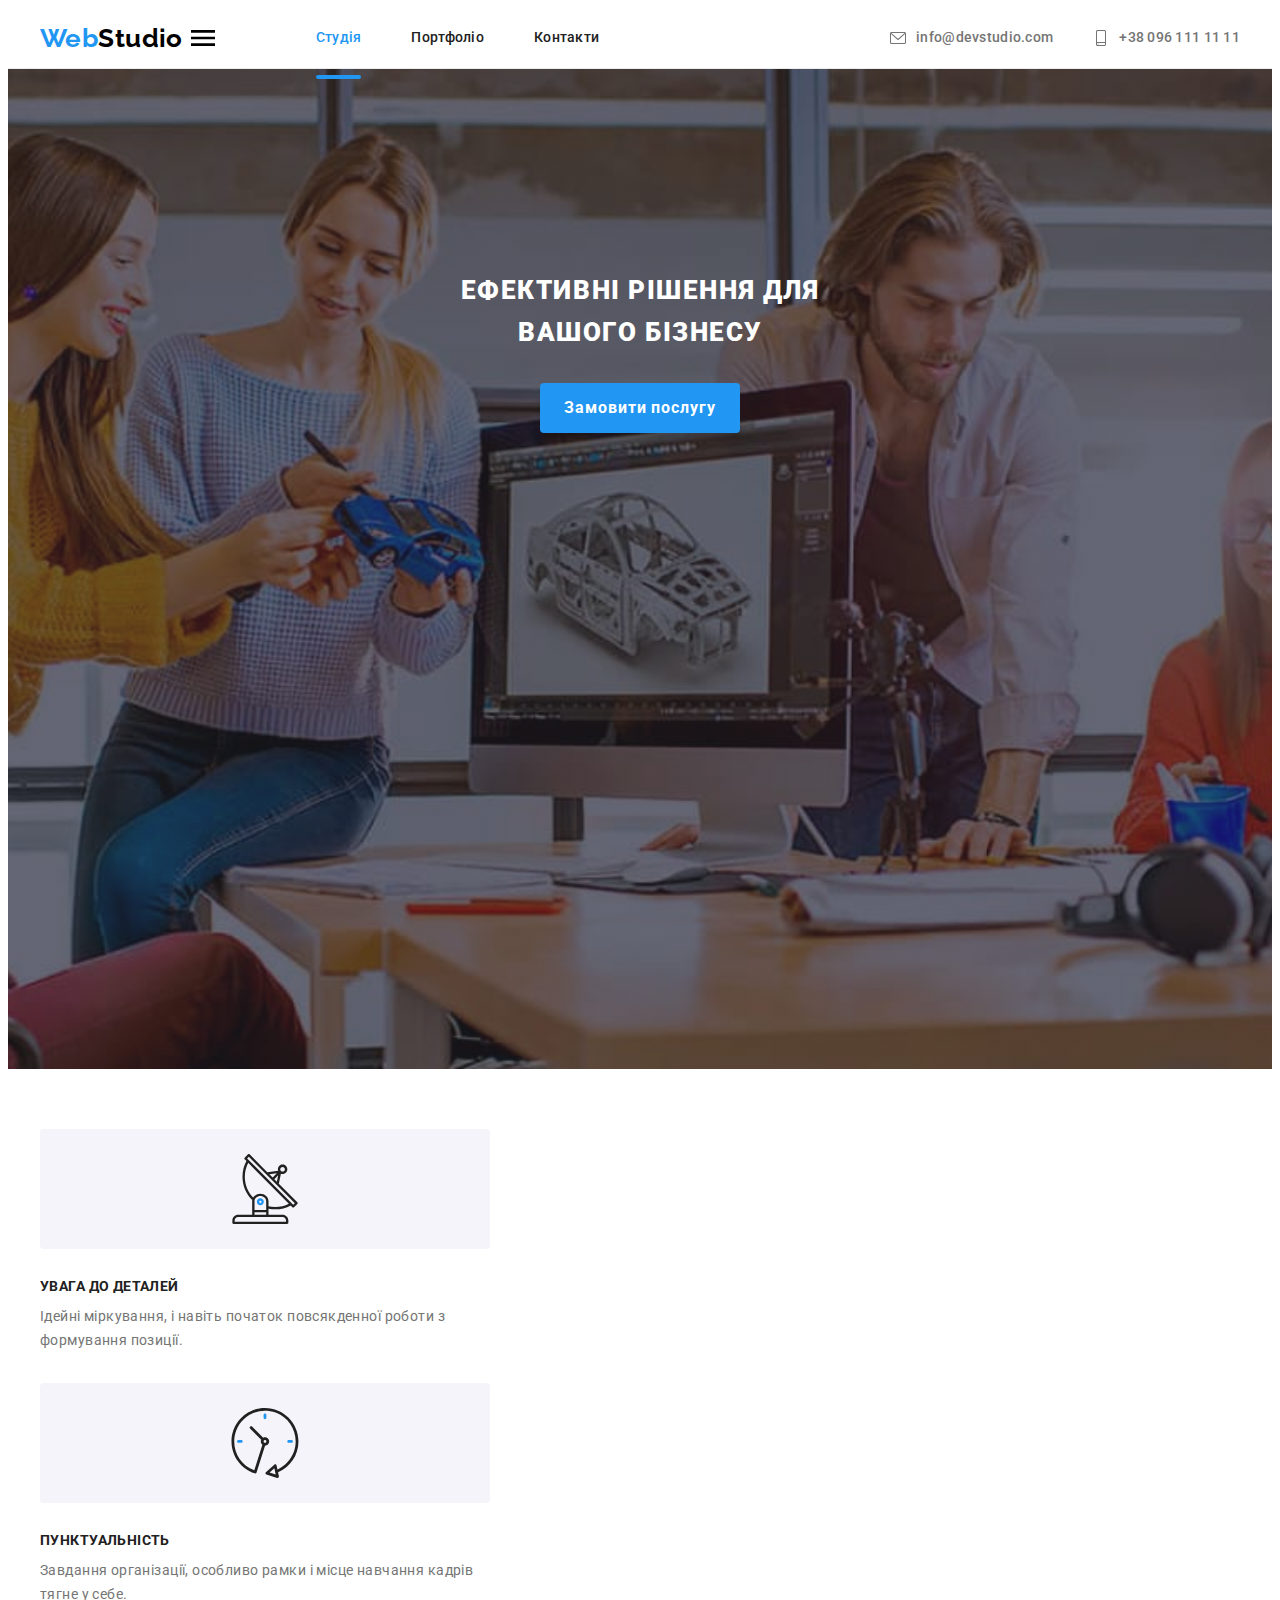
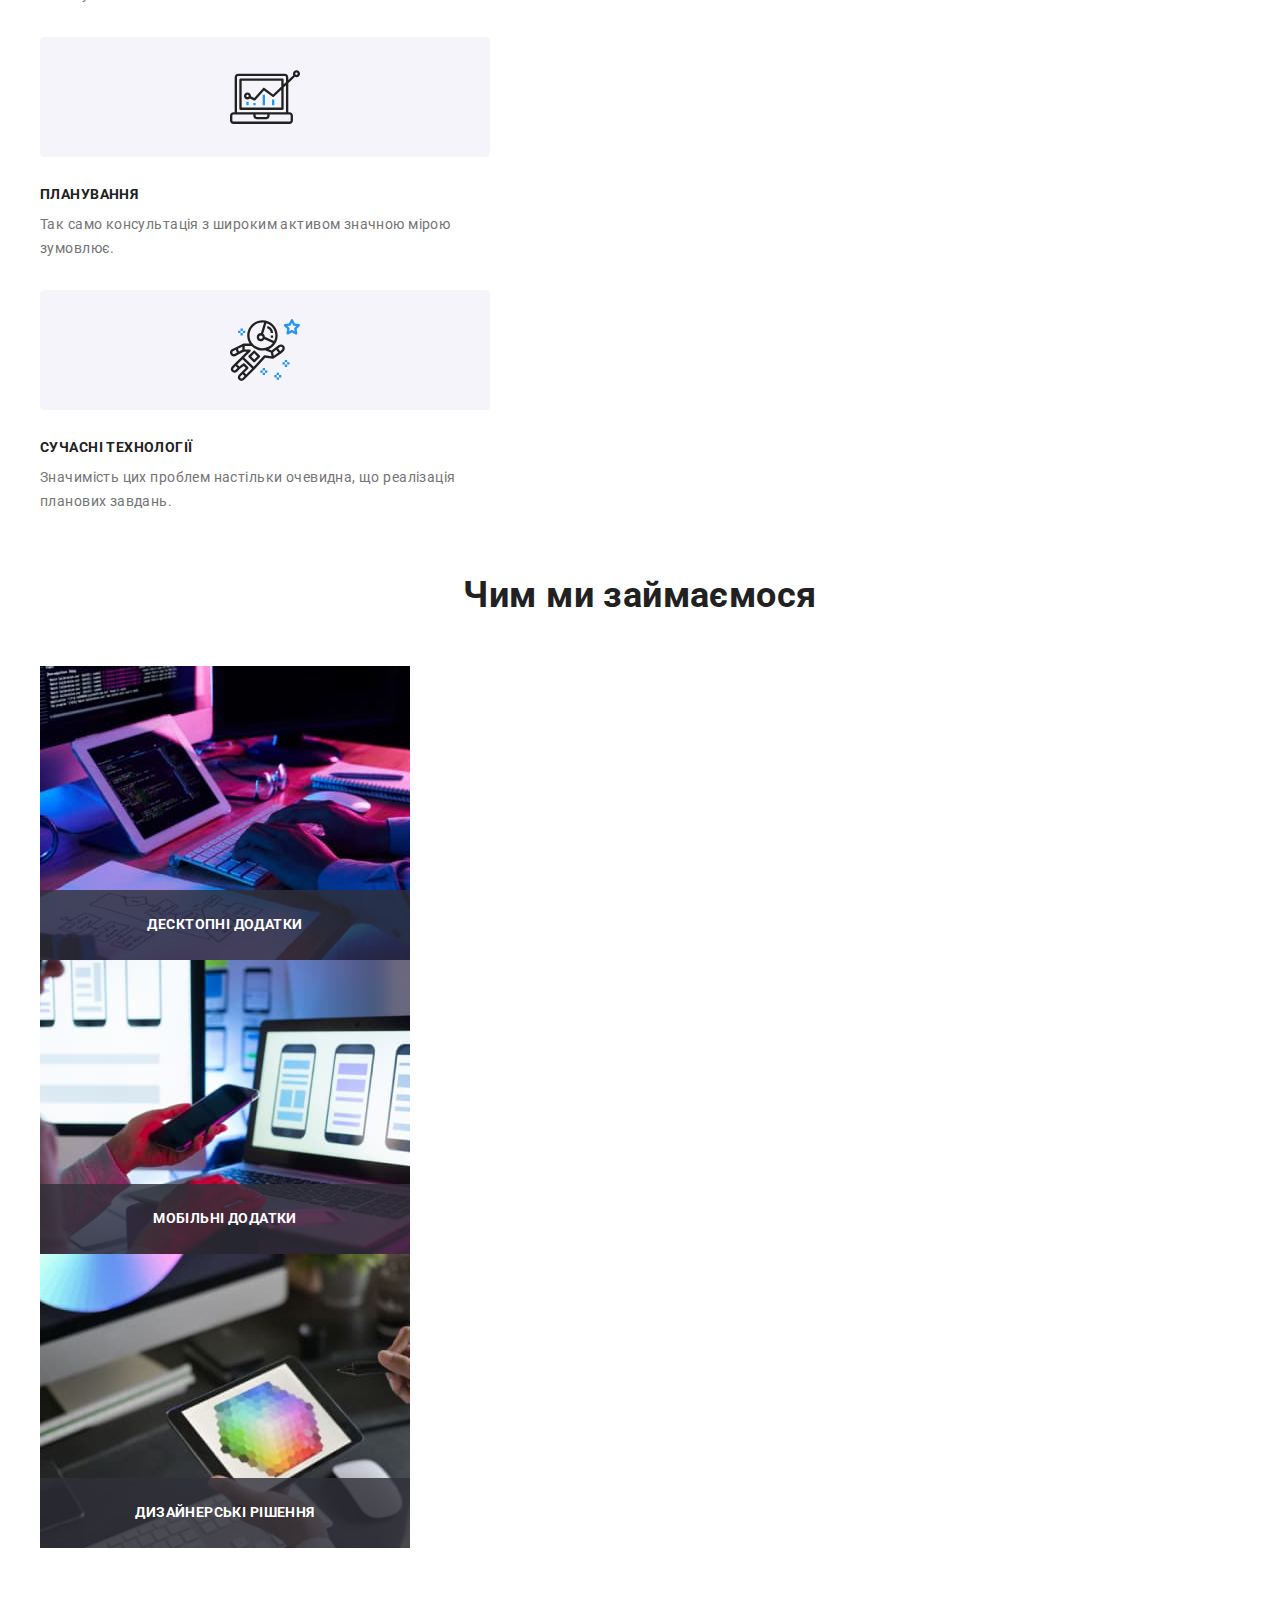
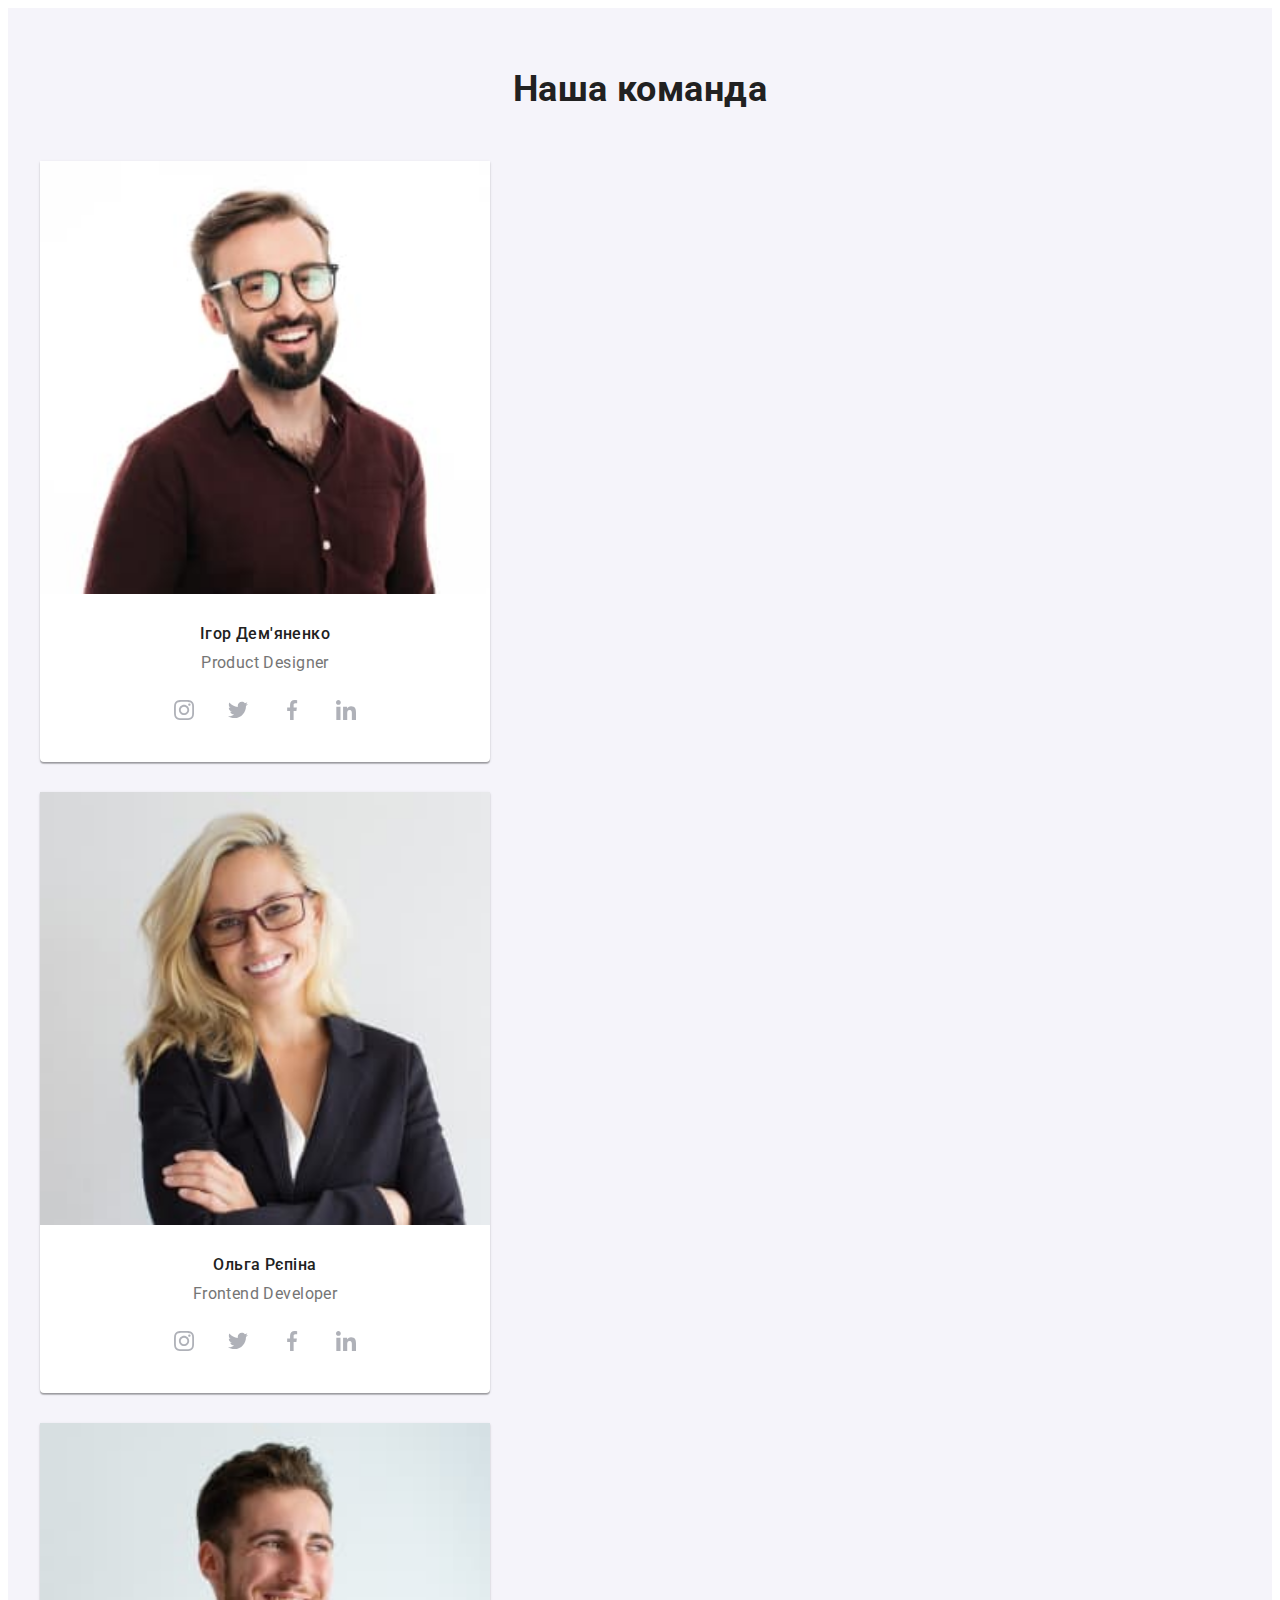
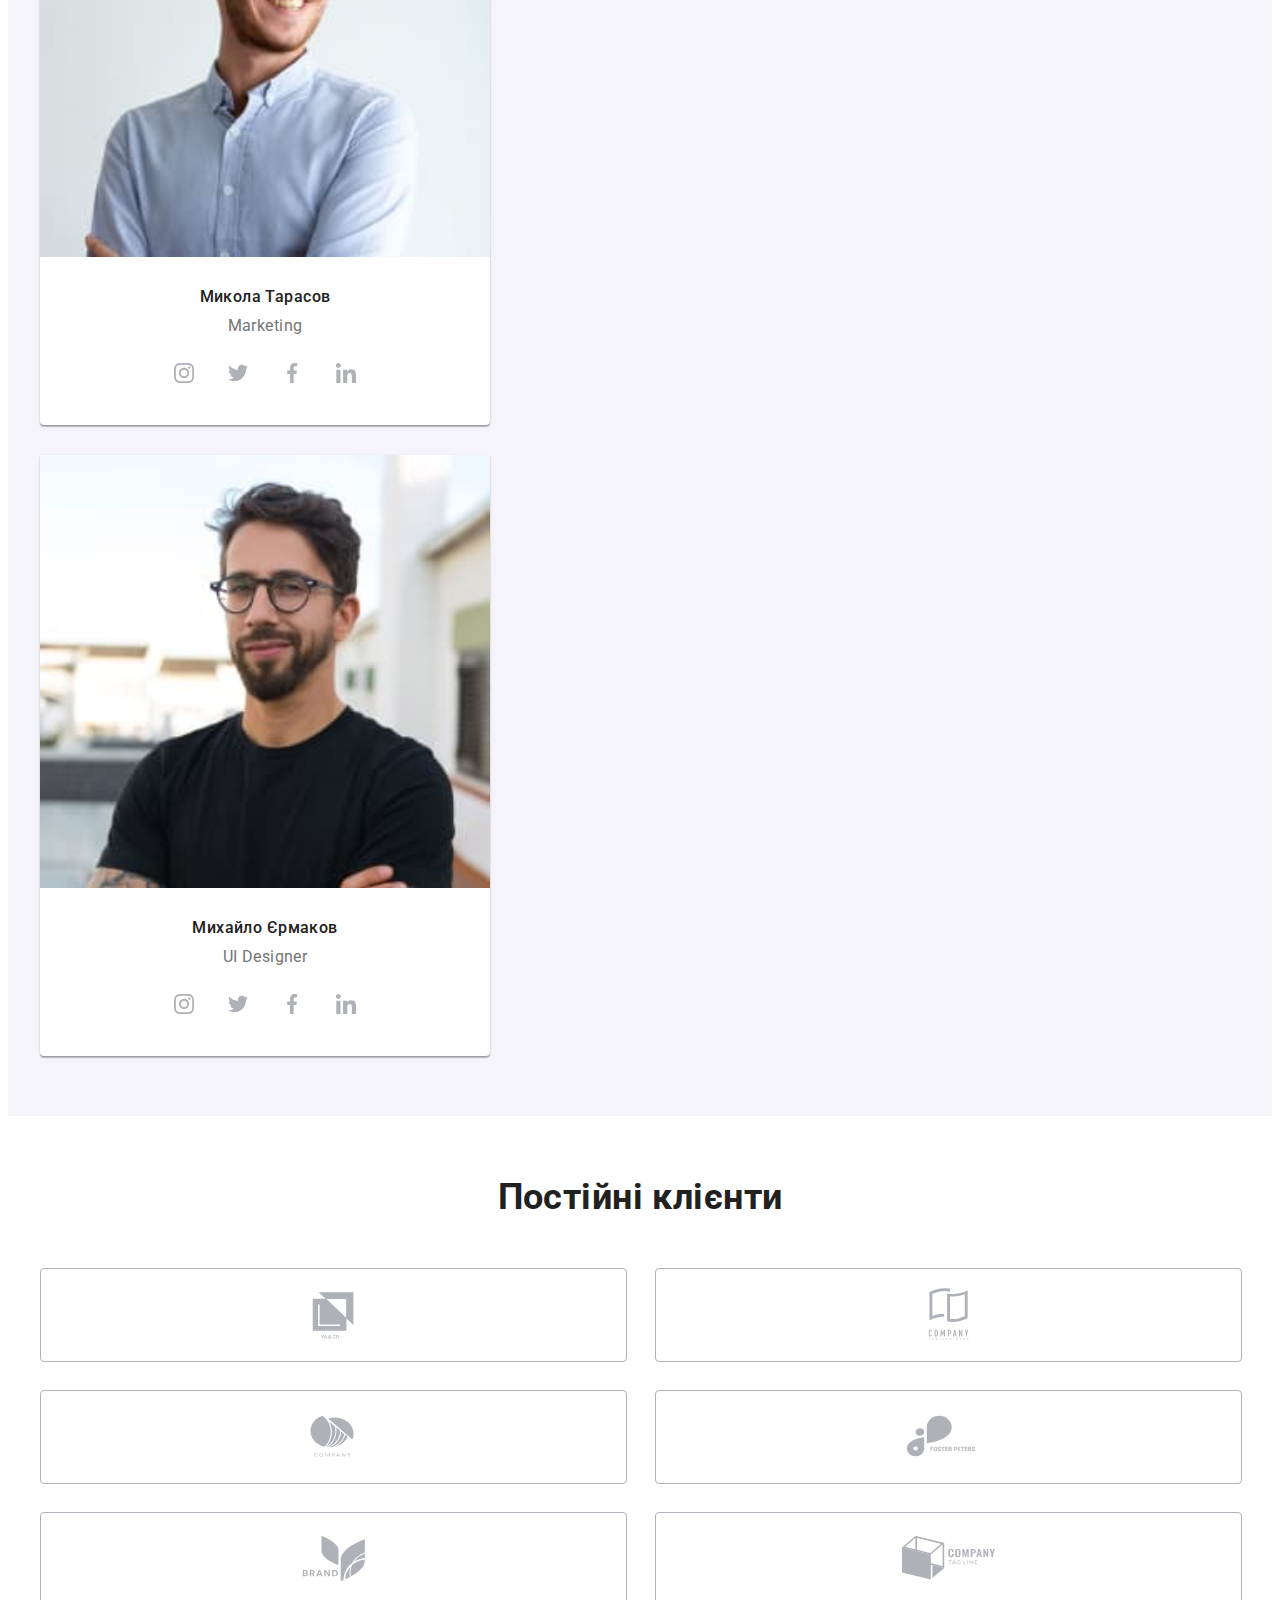
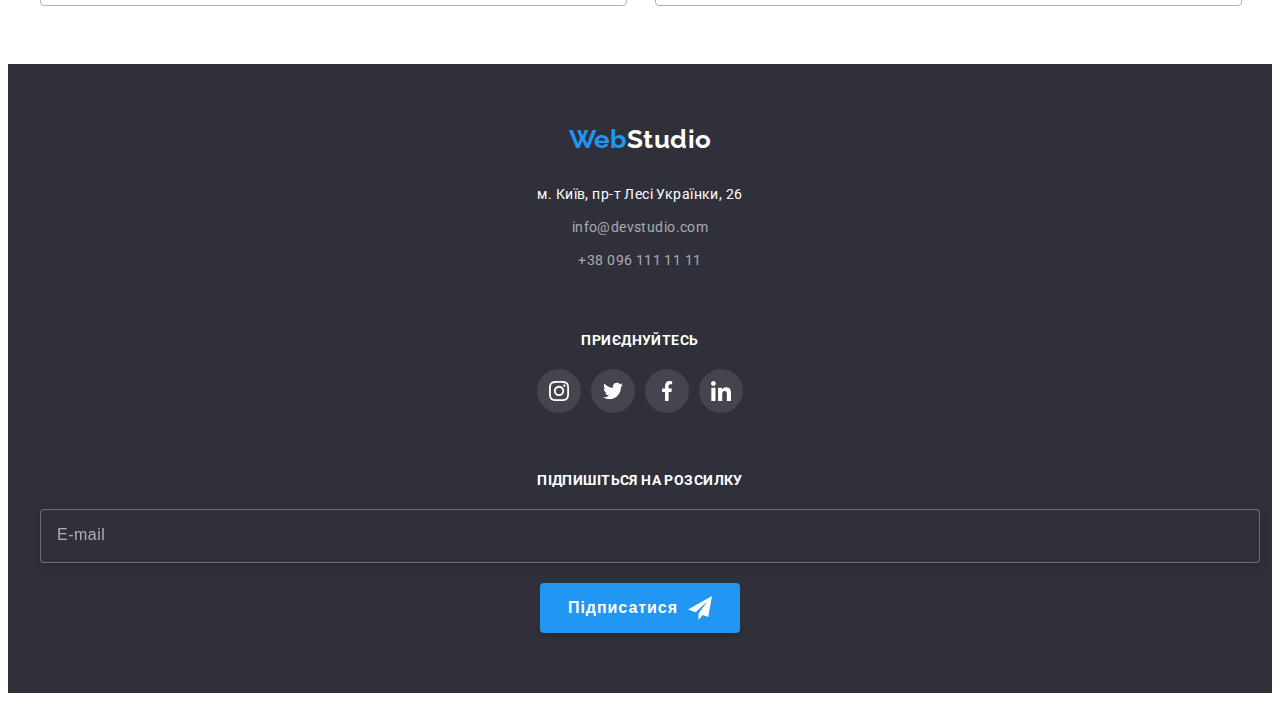
==== commit 9e788a5c: "дз8" ====
--- a/index.html
+++ b/index.html
@@ -22,6 +22,12 @@
 						<span class="logo__web">Web</span><span class="logo__studio">Studio</span>
 					</a>
 
+					<button class="mobile-menu__button-open js-open-menu">
+						<svg width="40" height="40">
+							<use href="./images/symbol-defs.svg#icon-menu-open"></use>
+						</svg>
+					</button>
+
 					<ul class="site-nav list">
 						<li>
 							<a href="" class="site-nav__link site-nav__link--current">Студія</a>
@@ -54,6 +60,54 @@
 					</li>
 				</ul>
 			</div>
+		</div>
+
+		<div class="mobile-menu js-menu-container">
+			<button type="button" class="mobile-menu__button-close js-close-menu">
+				<svg width="40" height="40">
+					<use href="./images/symbol-defs.svg#icon-menu-close"></use>
+				</svg>
+			</button>
+
+			<ul class="mobile-nav list">
+				<li class="mobile-nav__item">
+					<a href="" class="mobile-nav__link mobile-nav__link--current">Студія</a>
+				</li>
+				<li class="mobile-nav__item">
+					<a href="./portfolio.html" class="mobile-nav__link">Портфоліо</a>
+				</li>
+				<li class="mobile-nav__item">
+					<a href="" class="mobile-nav__link">Контакти</a>
+				</li>
+			</ul>
+
+			<ul class="mobile-contacts list">
+				<li class="mobile-contacts__item">
+					<a href="mailto:info@devstudio.com" class="mobile-contacts__link">
+						info@devstudio.com
+					</a>
+				</li>
+				<li class="mobile-contacts__item">
+					<a href="tel:+380961111111" class="mobile-contacts__link">
+						+38 096 111 11 11
+					</a>
+				</li>
+			</ul>
+
+			<ul class="mobile-network list">
+				<li>
+					<a href="#" class="mobile-network__link">Instagram</a>
+				</li>
+				<li>
+					<a href="#" class="mobile-network__link">Twitter</a>
+				</li>
+				<li>
+					<a href="#" class="mobile-network__link">Facebook</a>
+				</li>
+				<li>
+					<a href="#" class="mobile-network__link">LinkedIn</a>
+				</li>
+			</ul>
 		</div>
 	</header>
 
@@ -110,7 +164,7 @@
 			</div>
 		</section>
 	
-		<section class="section no-padding">
+		<section class="section no-padding servises">
 			<div class="container">
 				<h2 class="section__title">Чим ми займаємося</h2>
 				<ul class="occupation-list list">
@@ -141,7 +195,11 @@
 				<h2 class="section__title">Наша команда</h2>
 				<ul class="card-list list">
 					<li class="card-list__item">
-						<img class="card-list__img" src="./images/people1.jpg" alt="Учасник Ігор Дем'яненко" width="270">
+						<picture>
+							<source srcset="./images/demyanenko.jpg 1x, ./images/demyanenko@2x.jpg 2x" media="(min-width: 1200px)" />
+							<source srcset="./images/demyanenko-tablet.jpg 1x, ./images/demyanenko-tablet@2x.jpg 2x" media="(min-width: 768px)">
+							<img srcset="./images/demyanenko-mobile.jpg 1x, ./images/demyanenko-mobile@2x.jpg 2x" src="./images/demyanenko-mobile.jpg" alt="Ігор Демяненко" class="card-list__img" />
+						</picture>
 						<h3 class="card-list__title">Ігор Дем'яненко</h3>
 						<p lang="en" class="card-list__paragraph">Product Designer</p>
 						<ul class="network list">
@@ -176,7 +234,11 @@
 						</ul>
 					</li>
 					<li class="card-list__item">
-						<img class="card-list__img" src="./images/people2.jpg" alt="Учасниця Ольга Рєпіна" width="270">
+						<picture>
+							<source srcset="./images/repina.jpg 1x, ./images/repina@2x.jpg 2x" media="(min-width: 1200px)" />
+							<source srcset="./images/repina-tablet.jpg 1x, ./images/repina-tablet@2x.jpg 2x" media="(min-width: 768px)" />
+							<img srcset="./images/repina-mobile.jpg 1x, ./images/repina-mobile@2x.jpg 2x" src="./images/repina-mobile.jpg" alt="Ольга Репіна" class="card-list__img" />
+						</picture>
 						<h3 class="card-list__title">Ольга Рєпіна</h3>
 						<p lang="en" class="card-list__paragraph">Frontend Developer</p>
 						<ul class="network list">
@@ -211,7 +273,11 @@
 						</ul>
 					</li>
 					<li class="card-list__item">
-						<img class="card-list__img" src="./images/people3.jpg" alt="Учасник Микола Тарасов" width="270">
+						<picture>
+							<source srcset="./images/tarasov.jpg 1x, ./images/tarasov@2x.jpg 2x" media="(min-width: 1200px)" />
+							<source srcset="./images/tarasov-tablet.jpg 1x, ./images/tarasov-tablet@2x.jpg 2x" media="(min-width: 768px)" />
+							<img srcset="./images/tarasov-mobile.jpg 1x, ./images/tarasov-mobile@2x.jpg 2x" src="./images/tarasov-mobile.jpg" alt="Микола Тарасов" class="card-list__img" />
+						</picture>
 						<h3 class="card-list__title">Микола Тарасов</h3>
 						<p lang="en" class="card-list__paragraph">Marketing</p>
 						<ul class="network list">
@@ -246,7 +312,11 @@
 						</ul>
 					</li>
 					<li class="card-list__item">
-						<img class="card-list__img" src="./images/people4.jpg" alt="Учасник Михайло Єрмаков" width="270">
+						<picture>
+							<source srcset="./images/yermakov.jpg 1x, ./images/yermakov@2x.jpg 2x" media="(min-width: 1200px)" />
+							<source srcset="./images/yermakov-tablet.jpg 1x, ./images/yermakov-tablet@2x.jpg 2x" media="(min-width: 768px)" />
+							<img srcset="./images/yermakov-mobile.jpg 1x, ./images/yermakov-mobile@2x.jpg 2x" src="./images/yermakov-mobile.jpg" alt="Михайло Єрмаков" class="card-list__img" />
+						</picture>
 						<h3 class="card-list__title">Михайло Єрмаков</h3>
 						<p lang="en" class="card-list__paragraph">UI Designer</p>
 						<ul class="network list">
@@ -341,7 +411,7 @@
 		<div class="container">
 			<div class="footer__arrangement">
 				<div class="side-left">
-					<a href="./index.html" class="logo"><span class="logo__web">Web</span><span class="logo__studio logo__studio--footer">Studio</span></a>
+					<a href="./index.html" class="logo logo--footer"><span class="logo__web">Web</span><span class="logo__studio logo__studio--footer">Studio</span></a>
 			
 					<address class="address">
 						<ul class="address__list list">
@@ -360,7 +430,7 @@
 			
 				<div class="side-centre">
 					<h2 class="side-centre__title">Приєднуйтесь</h2>
-					<ul class="network list">
+					<ul class="network list side-centre__network">
 						<li class="network__item">
 							<a href="" class="network__svg network__svg--background">
 								<svg width="20" height="20">
@@ -471,5 +541,6 @@
 	</div>
 
 	<script src="./js/modal.js"></script>
+	<script src="./js/mobile-menu.js"></script>
 </body>
 </html>--- a/css/main.min.css
+++ b/css/main.min.css
@@ -1 +1 @@
-:root{--primary-text-color: #212121;--title-text-color: #FFFFFF;--accent-color: #2196F3;--paragraph-text-color: #757575;--logo-color: #000000;--secondary-background-color: #2F303A;--hover-button-color: #188CE8;--secondary-title-text-color: #F5F4FA}body{color:var(--primary-text-color);background-color:var(--title-text-color);font-family:"Roboto",sans-serif;font-size:14px;letter-spacing:.03em}img{display:block;max-width:100%;height:auto}.list{list-style:none;margin:0;padding:0}h1,h2,h3,h4,h5,h6,p{margin-top:0;margin-bottom:0}.address__list{margin-top:20px;margin-right:70px}.address__item+.address__item{margin-top:9px}.address__street{color:var(--title-text-color);line-height:1.71;font-style:normal;text-decoration:none}.address__link{color:rgba(255,255,255,.6);font-weight:400;line-height:1.71;font-style:normal;text-decoration:none}.address__link:hover,.address__link:focus{color:var(--accent-color);fill:currentColor}.backdrop{position:fixed;top:0;left:0;width:100%;height:100%;background-color:rgba(0,0,0,.2);opacity:1;-webkit-transition:opacity 250ms cubic-bezier(0.4, 0, 0.2, 1),visibility 250ms cubic-bezier(0.4, 0, 0.2, 1);transition:opacity 250ms cubic-bezier(0.4, 0, 0.2, 1),visibility 250ms cubic-bezier(0.4, 0, 0.2, 1)}.backdrop.is-hidden{visibility:hidden;opacity:0;pointer-events:none}.card-list{display:-webkit-box;display:-ms-flexbox;display:flex;gap:30px}.card-list__item{padding-bottom:30px;-webkit-box-shadow:0px 1px 3px rgba(0,0,0,.12),0px 1px 1px rgba(0,0,0,.14),0px 2px 1px rgba(0,0,0,.2);box-shadow:0px 1px 3px rgba(0,0,0,.12),0px 1px 1px rgba(0,0,0,.14),0px 2px 1px rgba(0,0,0,.2);border-radius:0px 0px 4px 4px;background-color:var(--title-text-color);text-align:center}.card-list__img{margin-bottom:30px}.card-list__title{margin-bottom:10px;font-weight:500;font-size:16px;line-height:1.19}.card-list__paragraph{margin-bottom:16px;color:var(--paragraph-text-color);font-size:16px;line-height:1.19}.clients-card{display:-webkit-box;display:-ms-flexbox;display:flex;gap:30px}.clients-card__item{width:170px;height:92px}.clients-card__svg{display:-webkit-box;display:-ms-flexbox;display:flex;-webkit-box-align:center;-ms-flex-align:center;align-items:center;-webkit-box-pack:center;-ms-flex-pack:center;justify-content:center;border:1px solid #afb1b8;width:100%;height:100%;border-radius:4px;fill:#afb1b8;-webkit-transition:border 250ms cubic-bezier(0.4, 0, 0.2, 1),fill 250ms cubic-bezier(0.4, 0, 0.2, 1);transition:border 250ms cubic-bezier(0.4, 0, 0.2, 1),fill 250ms cubic-bezier(0.4, 0, 0.2, 1)}.clients-card__svg:hover,.clients-card__svg:focus{border:1px solid var(--accent-color);fill:var(--accent-color)}.content-form{display:-webkit-box;display:-ms-flexbox;display:flex;gap:12px}.feature-list{display:-webkit-box;display:-ms-flexbox;display:flex;gap:30px}.feature-list__item{width:270px}.feature-list__svg{display:-webkit-box;display:-ms-flexbox;display:flex;-webkit-box-align:center;-ms-flex-align:center;align-items:center;-webkit-box-pack:center;-ms-flex-pack:center;justify-content:center;background-color:var(--secondary-title-text-color);height:120px;margin-bottom:30px;border-radius:4px}.feature-list__title{margin-top:0;margin-bottom:10px;font-size:14px;line-height:1.14;text-transform:uppercase}.feature-list__paragraph{color:var(--paragraph-text-color);line-height:1.71;letter-spacing:.03em}.filters{display:-webkit-box;display:-ms-flexbox;display:flex;gap:8px;-webkit-box-pack:center;-ms-flex-pack:center;justify-content:center;margin-bottom:50px}.filters__button{border-radius:4px;border:none;padding:6px 22px;font-family:inherit;font-weight:500;font-size:16px;line-height:1.62;cursor:pointer;-webkit-transition:border-radius 250ms cubic-bezier(0.4, 0, 0.2, 1),color 250ms cubic-bezier(0.4, 0, 0.2, 1),background-color 250ms cubic-bezier(0.4, 0, 0.2, 1),-webkit-box-shadow 250ms cubic-bezier(0.4, 0, 0.2, 1);transition:border-radius 250ms cubic-bezier(0.4, 0, 0.2, 1),color 250ms cubic-bezier(0.4, 0, 0.2, 1),background-color 250ms cubic-bezier(0.4, 0, 0.2, 1),-webkit-box-shadow 250ms cubic-bezier(0.4, 0, 0.2, 1);transition:box-shadow 250ms cubic-bezier(0.4, 0, 0.2, 1),border-radius 250ms cubic-bezier(0.4, 0, 0.2, 1),color 250ms cubic-bezier(0.4, 0, 0.2, 1),background-color 250ms cubic-bezier(0.4, 0, 0.2, 1);transition:box-shadow 250ms cubic-bezier(0.4, 0, 0.2, 1),border-radius 250ms cubic-bezier(0.4, 0, 0.2, 1),color 250ms cubic-bezier(0.4, 0, 0.2, 1),background-color 250ms cubic-bezier(0.4, 0, 0.2, 1),-webkit-box-shadow 250ms cubic-bezier(0.4, 0, 0.2, 1)}.filters__button:hover,.filters__button:focus{-webkit-box-shadow:0px 3px 1px rgba(0,0,0,.1),0px 1px 2px rgba(0,0,0,.08),0px 2px 2px rgba(0,0,0,.12);box-shadow:0px 3px 1px rgba(0,0,0,.1),0px 1px 2px rgba(0,0,0,.08),0px 2px 2px rgba(0,0,0,.12);border-radius:4px;color:var(--title-text-color);background-color:var(--accent-color)}.footer{padding-top:60px;padding-bottom:60px;background-color:var(--secondary-background-color)}.footer__arrangement{display:-webkit-box;display:-ms-flexbox;display:flex;-webkit-box-align:baseline;-ms-flex-align:baseline;align-items:baseline}.form-button{display:block;margin:0 auto;padding:10px 52px;background:var(--accent-color);-webkit-box-shadow:0px 4px 4px rgba(0,0,0,.15);box-shadow:0px 4px 4px rgba(0,0,0,.15);border-radius:4px;border:none;font-family:inherit;font-weight:700;font-size:16px;line-height:1.88;text-align:center;letter-spacing:.06em;cursor:pointer;color:var(--title-text-color);-webkit-transition:background-color 250ms cubic-bezier(0.4, 0, 0.2, 1);transition:background-color 250ms cubic-bezier(0.4, 0, 0.2, 1)}.form-button:hover{background-color:var(--hover-button-color)}.form-label{display:block;margin-bottom:10px}.form-label__input{width:100%;height:40px;border:1px solid rgba(33,33,33,.2);border-radius:4px;padding:12px 0 12px 42px;outline:none;cursor:pointer;-webkit-transition:border 250ms cubic-bezier(0.4, 0, 0.2, 1);transition:border 250ms cubic-bezier(0.4, 0, 0.2, 1)}.form-label:focus-within .form-label__input{border:1px solid var(--accent-color);border-radius:4px}.form-label__icon{position:absolute;top:50%;left:0;left:12px;-webkit-transform:translateY(-50%);transform:translateY(-50%);-webkit-transition:fill 250ms cubic-bezier(0.4, 0, 0.2, 1);transition:fill 250ms cubic-bezier(0.4, 0, 0.2, 1)}.form-label:focus-within .form-label__icon{fill:var(--accent-color)}.form-label__name{display:block;margin-bottom:4px;font-size:12px;line-height:1.16;letter-spacing:.01em;color:var(--paragraph-text-color)}.modal__form-label{display:block;margin-bottom:20px}.form-label__textarea{width:100%;height:120px;padding:12px 16px;resize:none;cursor:pointer;font-size:12px;border:1px solid rgba(33,33,33,.2);border-radius:4px;outline:none}.form-label__textarea::-webkit-input-placeholder{font-size:12px;line-height:1.16;letter-spacing:.01em;color:rgba(117,117,117,.5)}.form-label__textarea::-moz-placeholder{font-size:12px;line-height:1.16;letter-spacing:.01em;color:rgba(117,117,117,.5)}.form-label__textarea:-ms-input-placeholder{font-size:12px;line-height:1.16;letter-spacing:.01em;color:rgba(117,117,117,.5)}.form-label__textarea::-ms-input-placeholder{font-size:12px;line-height:1.16;letter-spacing:.01em;color:rgba(117,117,117,.5)}.form-label__textarea::placeholder{font-size:12px;line-height:1.16;letter-spacing:.01em;color:rgba(117,117,117,.5)}.form-label__field{position:relative}.header{border-bottom:1px solid #ececec}.header__content{display:-webkit-box;display:-ms-flexbox;display:flex;-webkit-box-align:center;-ms-flex-align:center;align-items:center}.header__nav-content{display:-webkit-box;display:-ms-flexbox;display:flex;-webkit-box-align:center;-ms-flex-align:center;align-items:center}.hero{background-color:var(--secondary-background-color);text-align:center}.hero__thumb{padding-top:200px;padding-bottom:200px;max-width:1600px;height:600px;margin-left:auto;margin-right:auto;background-image:-webkit-gradient(linear, left top, right top, from(rgba(47, 48, 58, 0.4)), to(rgba(47, 48, 58, 0.4))),url("../images/hero-img.jpg");background-image:linear-gradient(to right, rgba(47, 48, 58, 0.4), rgba(47, 48, 58, 0.4)),url("../images/hero-img.jpg");background-repeat:no-repeat;background-size:cover;background-position:center}.hero__title{margin-bottom:30px;color:var(--title-text-color);font-weight:900;font-size:44px;line-height:1.36;text-align:center;letter-spacing:.06em;text-transform:uppercase}.hero__button{-webkit-box-shadow:0px 4px 4px rgba(0,0,0,.15);box-shadow:0px 4px 4px rgba(0,0,0,.15);border-radius:4px;border:none;padding:10px 24px;color:var(--title-text-color);background-color:var(--accent-color);font-family:inherit;font-weight:700;font-size:16px;line-height:1.88;text-align:center;letter-spacing:.06em;cursor:pointer;-webkit-transition:background-color 250ms cubic-bezier(0.4, 0, 0.2, 1);transition:background-color 250ms cubic-bezier(0.4, 0, 0.2, 1)}.hero__button:hover,.hero__button:focus{background-color:var(--hover-button-color)}.label-checkbox{display:-webkit-box;display:-ms-flexbox;display:flex;-webkit-box-align:center;-ms-flex-align:center;align-items:center;-webkit-box-pack:center;-ms-flex-pack:center;justify-content:center;margin-bottom:30px}.label-checkbox__input{-webkit-appearance:none;-moz-appearance:none;appearance:none;position:absolute}.label-checkbox__icon-check{margin-right:6px;fill:rgba(0,0,0,0);border-radius:2px;border:2px solid var(--primary-text-color);-webkit-transition:background-color 250ms cubic-bezier(0.4, 0, 0.2, 1),border-color 250ms cubic-bezier(0.4, 0, 0.2, 1);transition:background-color 250ms cubic-bezier(0.4, 0, 0.2, 1),border-color 250ms cubic-bezier(0.4, 0, 0.2, 1)}.label-checkbox__input:checked+.label-checkbox__icon-check{fill:var(--title-text-color);background-color:var(--accent-color);border-color:var(--accent-color);background-origin:border-box}.label-checkbox__text{line-height:1.71;letter-spacing:.03em;color:var(--paragraph-text-color)}.label-checkbox__link{margin-left:4px;line-height:1.71;letter-spacing:.03em;-webkit-text-decoration-line:underline;text-decoration-line:underline;-webkit-text-decoration-skip-ink:none;text-decoration-skip-ink:none;color:var(--accent-color)}.label-footer__text{display:block;margin-bottom:20px;font-size:14px;font-weight:700;line-height:1.14;letter-spacing:.03em;text-transform:uppercase;color:var(--title-text-color)}.label-footer__input{width:358px;height:50px;padding-left:16px;cursor:pointer;border:1px solid rgba(255,255,255,.3);-webkit-filter:drop-shadow(0px 4px 4px rgba(0, 0, 0, 0.15));filter:drop-shadow(0px 4px 4px rgba(0, 0, 0, 0.15));border-radius:4px;outline:none;background-color:var(--secondary-background-color);color:var(--title-text-color)}.label-footer__input::-webkit-input-placeholder{font-size:16px;line-height:1.25;letter-spacing:.03em;color:rgba(255,255,255,.6)}.label-footer__input::-moz-placeholder{font-size:16px;line-height:1.25;letter-spacing:.03em;color:rgba(255,255,255,.6)}.label-footer__input:-ms-input-placeholder{font-size:16px;line-height:1.25;letter-spacing:.03em;color:rgba(255,255,255,.6)}.label-footer__input::-ms-input-placeholder{font-size:16px;line-height:1.25;letter-spacing:.03em;color:rgba(255,255,255,.6)}.label-footer__input::placeholder{font-size:16px;line-height:1.25;letter-spacing:.03em;color:rgba(255,255,255,.6)}.button-footer{padding:10px 28px;background:var(--accent-color);-webkit-box-shadow:0px 4px 4px rgba(0,0,0,.15);box-shadow:0px 4px 4px rgba(0,0,0,.15);border-radius:4px;border:none;font-weight:700;font-size:16px;line-height:1.88;height:50px;display:-webkit-box;display:-ms-flexbox;display:flex;-webkit-box-align:center;-ms-flex-align:center;align-items:center;-ms-flex-item-align:end;align-self:flex-end;text-align:center;letter-spacing:.06em;cursor:pointer;color:var(--title-text-color);-webkit-transition:background-color 250ms cubic-bezier(0.4, 0, 0.2, 1);transition:background-color 250ms cubic-bezier(0.4, 0, 0.2, 1)}.button-footer:hover{background-color:var(--hover-button-color)}.icon-send{margin-left:10px}.logo{font-family:"Raleway";font-weight:700;font-size:26px;line-height:1.19;text-decoration:none}.logo__web{color:var(--accent-color)}.logo__studio{color:var(--logo-color)}.logo__studio--footer{color:var(--title-text-color)}.modal{position:absolute;top:50%;left:50%;min-width:528px;min-height:581px;padding:40px;background:var(--title-text-color);-webkit-box-shadow:0px 1px 3px rgba(0,0,0,.12),0px 1px 1px rgba(0,0,0,.14),0px 2px 1px rgba(0,0,0,.2);box-shadow:0px 1px 3px rgba(0,0,0,.12),0px 1px 1px rgba(0,0,0,.14),0px 2px 1px rgba(0,0,0,.2);border-radius:4px;-webkit-transform:translate(-50%, -50%) scale(1);transform:translate(-50%, -50%) scale(1);-webkit-transition:-webkit-transform 250ms cubic-bezier(0.4, 0, 0.2, 1);transition:-webkit-transform 250ms cubic-bezier(0.4, 0, 0.2, 1);transition:transform 250ms cubic-bezier(0.4, 0, 0.2, 1);transition:transform 250ms cubic-bezier(0.4, 0, 0.2, 1), -webkit-transform 250ms cubic-bezier(0.4, 0, 0.2, 1)}.backdrop.is-hidden .modal{-webkit-transform:translate(-50%, -50%) scale(1.1);transform:translate(-50%, -50%) scale(1.1)}.modal__button{position:absolute;top:8px;right:8px;display:-webkit-box;display:-ms-flexbox;display:flex;-webkit-box-pack:center;-ms-flex-pack:center;justify-content:center;-webkit-box-align:center;-ms-flex-align:center;align-items:center;width:30px;height:30px;border-radius:50%;border:none;cursor:pointer;background-color:var(--title-text-color);border:1px solid rgba(0,0,0,.1);fill:#000}.modal__button:hover{fill:var(--accent-color)}.modal__title{margin-bottom:12px;font-size:20px;line-height:1.15;text-align:center;letter-spacing:.03em;color:var(--primary-text-color)}.network{display:-webkit-box;display:-ms-flexbox;display:flex;gap:10px;-webkit-box-pack:center;-ms-flex-pack:center;justify-content:center}.network__item{width:44px;height:44px}.network__svg{display:-webkit-box;display:-ms-flexbox;display:flex;-webkit-box-align:center;-ms-flex-align:center;align-items:center;-webkit-box-pack:center;-ms-flex-pack:center;justify-content:center;border-radius:50%;width:100%;height:100%;fill:#afb1b8;-webkit-transition:background-color 250ms cubic-bezier(0.4, 0, 0.2, 1),fill 250ms cubic-bezier(0.4, 0, 0.2, 1);transition:background-color 250ms cubic-bezier(0.4, 0, 0.2, 1),fill 250ms cubic-bezier(0.4, 0, 0.2, 1)}.network__svg:hover,.network__svg:focus{fill:var(--title-text-color);background-color:var(--accent-color)}.network__svg--background{background:rgba(255,255,255,.1);fill:var(--title-text-color)}.network__svg--background:hover,.network__svg--background:focus{background-color:var(--accent-color)}.occupation-list{display:-webkit-box;display:-ms-flexbox;display:flex;gap:30px}.occupation-list__item{width:370px}.occupation-list__thumb{position:relative}.occupation-list__description{position:absolute;bottom:0;left:0;width:100%;background-color:rgba(47,48,58,.8);padding:27px 0;font-weight:700;line-height:1.14;text-align:center;letter-spacing:.03em;text-transform:uppercase;color:var(--title-text-color)}.project{display:-webkit-box;display:-ms-flexbox;display:flex;-ms-flex-wrap:wrap;flex-wrap:wrap;gap:30px}.project__item{width:370px;-webkit-transition:-webkit-box-shadow 250ms cubic-bezier(0.4, 0, 0.2, 1);transition:-webkit-box-shadow 250ms cubic-bezier(0.4, 0, 0.2, 1);transition:box-shadow 250ms cubic-bezier(0.4, 0, 0.2, 1);transition:box-shadow 250ms cubic-bezier(0.4, 0, 0.2, 1), -webkit-box-shadow 250ms cubic-bezier(0.4, 0, 0.2, 1)}.project__item:hover,.project__item:focus{-webkit-box-shadow:0px 1px 1px rgba(0,0,0,.12),0px 4px 4px rgba(0,0,0,.06),1px 4px 6px rgba(0,0,0,.16);box-shadow:0px 1px 1px rgba(0,0,0,.12),0px 4px 4px rgba(0,0,0,.06),1px 4px 6px rgba(0,0,0,.16)}.project__content{padding:20px 24px;border-bottom:1px solid #eee;border-right:1px solid #eee;border-left:1px solid #eee}.project__link{text-decoration:none}.project__title{margin-bottom:4px;color:var(--primary-text-color);font-size:18px;line-height:2;letter-spacing:.06em}.project__description{color:var(--paragraph-text-color);font-size:16px;line-height:1.88}.project__overlay{position:relative;overflow:hidden}.project__text{position:absolute;top:0;left:0;width:100%;height:100%;padding:63px 24px;-webkit-transform:translateY(101%);transform:translateY(101%);-webkit-transition:-webkit-transform 250ms cubic-bezier(0.4, 0, 0.2, 1);transition:-webkit-transform 250ms cubic-bezier(0.4, 0, 0.2, 1);transition:transform 250ms cubic-bezier(0.4, 0, 0.2, 1);transition:transform 250ms cubic-bezier(0.4, 0, 0.2, 1), -webkit-transform 250ms cubic-bezier(0.4, 0, 0.2, 1);font-size:18px;line-height:1.56;letter-spacing:.03em;color:var(--title-text-color);background-color:rgba(33,150,243,.9)}.project__item:hover .project__text{-webkit-transform:translateY(0);transform:translateY(0)}.section{padding-top:94px;padding-bottom:94px}.section.no-padding{padding-top:0}.section__title{margin-bottom:50px;color:var(--primary-text-color);font-size:36px;line-height:1.17;text-align:center}.side-centre__title{margin-bottom:20px;font-size:14px;line-height:1.14;text-transform:uppercase;color:var(--title-text-color)}.side-right{margin-left:93px}.site-contacts{display:-webkit-box;display:-ms-flexbox;display:flex;gap:40px;margin-left:auto}.site-contacts__link{display:-webkit-box;display:-ms-flexbox;display:flex;-webkit-box-align:center;-ms-flex-align:center;align-items:center;-webkit-box-pack:center;-ms-flex-pack:center;justify-content:center;gap:10px;color:var(--paragraph-text-color);fill:currentColor;font-weight:500;line-height:1.14;letter-spacing:.02em;text-decoration:none;-webkit-transition:color 250ms cubic-bezier(0.4, 0, 0.2, 1),fill 250ms cubic-bezier(0.4, 0, 0.2, 1);transition:color 250ms cubic-bezier(0.4, 0, 0.2, 1),fill 250ms cubic-bezier(0.4, 0, 0.2, 1)}.site-contacts__link:hover,.site-contacts__link:focus{color:var(--accent-color);fill:currentColor}.site-nav{display:-webkit-box;display:-ms-flexbox;display:flex;gap:50px;margin-left:93px}.site-nav__link{display:block;padding-top:32px;padding-bottom:32px;color:inherit;font-weight:500;line-height:1.14;letter-spacing:.02em;text-decoration:none;-webkit-transition:color 250ms cubic-bezier(0.4, 0, 0.2, 1);transition:color 250ms cubic-bezier(0.4, 0, 0.2, 1)}.site-nav__link:hover,.site-nav__link:focus{color:var(--accent-color)}.site-nav__link--current{color:var(--accent-color);position:relative}.site-nav__link--current::after{display:block;content:"";position:absolute;bottom:-1px;left:0;width:100%;height:4px;background-color:var(--accent-color);border-radius:2px}.team--background{background-color:var(--secondary-title-text-color)}.container{width:1200px;padding-left:15px;padding-right:15px;margin-left:auto;margin-right:auto}.visually-hidden{position:absolute;white-space:nowrap;width:1px;height:1px;overflow:hidden;border:0;padding:0;clip:rect(0 0 0 0);-webkit-clip-path:inset(50%);clip-path:inset(50%);margin:-1px}/*# sourceMappingURL=main.min.css.map */+:root{--primary-text-color: #212121;--title-text-color: #FFFFFF;--accent-color: #2196F3;--paragraph-text-color: #757575;--logo-color: #000000;--secondary-background-color: #2F303A;--hover-button-color: #188CE8;--secondary-title-text-color: #F5F4FA}body{color:var(--primary-text-color);background-color:var(--title-text-color);font-family:"Roboto",sans-serif;font-size:14px;letter-spacing:.03em}img{display:block;max-width:100%;height:auto}.list{list-style:none;margin:0;padding:0}h1,h2,h3,h4,h5,h6,p{margin-top:0;margin-bottom:0}.address__list{margin-bottom:60px}.address__item+.address__item{margin-top:9px}.address__street{color:var(--title-text-color);line-height:1.71;font-style:normal;text-decoration:none}.address__link{color:rgba(255,255,255,.6);font-weight:400;line-height:1.71;font-style:normal;text-decoration:none}.address__link:hover,.address__link:focus{color:var(--accent-color);fill:currentColor}.backdrop{position:fixed;top:0;left:0;width:100%;height:100%;background-color:rgba(0,0,0,.2);opacity:1;-webkit-transition:opacity 250ms cubic-bezier(0.4, 0, 0.2, 1),visibility 250ms cubic-bezier(0.4, 0, 0.2, 1);transition:opacity 250ms cubic-bezier(0.4, 0, 0.2, 1),visibility 250ms cubic-bezier(0.4, 0, 0.2, 1)}.backdrop.is-hidden{visibility:hidden;opacity:0;pointer-events:none}.card-list__item{max-width:450px;padding-bottom:30px;-webkit-box-shadow:0px 1px 3px rgba(0,0,0,.12),0px 1px 1px rgba(0,0,0,.14),0px 2px 1px rgba(0,0,0,.2);box-shadow:0px 1px 3px rgba(0,0,0,.12),0px 1px 1px rgba(0,0,0,.14),0px 2px 1px rgba(0,0,0,.2);border-radius:0px 0px 4px 4px;background-color:var(--title-text-color);text-align:center}.card-list__item:not(:last-child){margin-bottom:30px}.card-list__img{width:100%;height:100%;margin-bottom:30px}.card-list__title{margin-bottom:10px;font-weight:500;font-size:16px;line-height:1.19}.card-list__paragraph{margin-bottom:16px;color:var(--paragraph-text-color);font-size:16px;line-height:1.19}.clients-card{display:-webkit-box;display:-ms-flexbox;display:flex;-ms-flex-wrap:wrap;flex-wrap:wrap;gap:30px}.clients-card__item{-ms-flex-preferred-size:calc((100% - 30px)/2);flex-basis:calc((100% - 30px)/2);height:92px}.clients-card__svg{display:-webkit-box;display:-ms-flexbox;display:flex;-webkit-box-align:center;-ms-flex-align:center;align-items:center;-webkit-box-pack:center;-ms-flex-pack:center;justify-content:center;border:1px solid #afb1b8;width:100%;height:100%;border-radius:4px;fill:#afb1b8;-webkit-transition:border 250ms cubic-bezier(0.4, 0, 0.2, 1),fill 250ms cubic-bezier(0.4, 0, 0.2, 1);transition:border 250ms cubic-bezier(0.4, 0, 0.2, 1),fill 250ms cubic-bezier(0.4, 0, 0.2, 1)}.clients-card__svg:hover,.clients-card__svg:focus{border:1px solid var(--accent-color);fill:var(--accent-color)}.content-form{text-align:center}.feature-list__item{max-width:450px}.feature-list__item:not(:last-child){margin-bottom:30px}.feature-list__svg{display:-webkit-box;display:-ms-flexbox;display:flex;-webkit-box-align:center;-ms-flex-align:center;align-items:center;-webkit-box-pack:center;-ms-flex-pack:center;justify-content:center;background-color:var(--secondary-title-text-color);height:120px;margin-bottom:30px;border-radius:4px}.feature-list__title{margin-top:0;margin-bottom:10px;font-size:14px;line-height:1.14;text-transform:uppercase}.feature-list__paragraph{color:var(--paragraph-text-color);line-height:1.71;letter-spacing:.03em}.filters{display:-webkit-box;display:-ms-flexbox;display:flex;gap:8px;-webkit-box-pack:center;-ms-flex-pack:center;justify-content:center;margin-bottom:50px}.filters__button{border-radius:4px;border:none;padding:6px 22px;font-family:inherit;font-weight:500;font-size:16px;line-height:1.62;cursor:pointer;-webkit-transition:border-radius 250ms cubic-bezier(0.4, 0, 0.2, 1),color 250ms cubic-bezier(0.4, 0, 0.2, 1),background-color 250ms cubic-bezier(0.4, 0, 0.2, 1),-webkit-box-shadow 250ms cubic-bezier(0.4, 0, 0.2, 1);transition:border-radius 250ms cubic-bezier(0.4, 0, 0.2, 1),color 250ms cubic-bezier(0.4, 0, 0.2, 1),background-color 250ms cubic-bezier(0.4, 0, 0.2, 1),-webkit-box-shadow 250ms cubic-bezier(0.4, 0, 0.2, 1);transition:box-shadow 250ms cubic-bezier(0.4, 0, 0.2, 1),border-radius 250ms cubic-bezier(0.4, 0, 0.2, 1),color 250ms cubic-bezier(0.4, 0, 0.2, 1),background-color 250ms cubic-bezier(0.4, 0, 0.2, 1);transition:box-shadow 250ms cubic-bezier(0.4, 0, 0.2, 1),border-radius 250ms cubic-bezier(0.4, 0, 0.2, 1),color 250ms cubic-bezier(0.4, 0, 0.2, 1),background-color 250ms cubic-bezier(0.4, 0, 0.2, 1),-webkit-box-shadow 250ms cubic-bezier(0.4, 0, 0.2, 1)}.filters__button:hover,.filters__button:focus{-webkit-box-shadow:0px 3px 1px rgba(0,0,0,.1),0px 1px 2px rgba(0,0,0,.08),0px 2px 2px rgba(0,0,0,.12);box-shadow:0px 3px 1px rgba(0,0,0,.1),0px 1px 2px rgba(0,0,0,.08),0px 2px 2px rgba(0,0,0,.12);border-radius:4px;color:var(--title-text-color);background-color:var(--accent-color)}.footer{padding-top:60px;padding-bottom:60px;background-color:var(--secondary-background-color)}.side-left{text-align:center}.form-button{display:block;margin:0 auto;padding:10px 52px;background:var(--accent-color);-webkit-box-shadow:0px 4px 4px rgba(0,0,0,.15);box-shadow:0px 4px 4px rgba(0,0,0,.15);border-radius:4px;border:none;font-family:inherit;font-weight:700;font-size:16px;line-height:1.88;text-align:center;letter-spacing:.06em;cursor:pointer;color:var(--title-text-color);-webkit-transition:background-color 250ms cubic-bezier(0.4, 0, 0.2, 1);transition:background-color 250ms cubic-bezier(0.4, 0, 0.2, 1)}.form-button:hover{background-color:var(--hover-button-color)}.form-label{display:block;margin-bottom:10px}.form-label__input{width:100%;height:40px;border:1px solid rgba(33,33,33,.2);border-radius:4px;padding:12px 0 12px 42px;outline:none;cursor:pointer;-webkit-transition:border 250ms cubic-bezier(0.4, 0, 0.2, 1);transition:border 250ms cubic-bezier(0.4, 0, 0.2, 1)}.form-label:focus-within .form-label__input{border:1px solid var(--accent-color);border-radius:4px}.form-label__icon{position:absolute;top:50%;left:0;left:12px;-webkit-transform:translateY(-50%);transform:translateY(-50%);-webkit-transition:fill 250ms cubic-bezier(0.4, 0, 0.2, 1);transition:fill 250ms cubic-bezier(0.4, 0, 0.2, 1)}.form-label:focus-within .form-label__icon{fill:var(--accent-color)}.form-label__name{display:block;margin-bottom:4px;font-size:12px;line-height:1.16;letter-spacing:.01em;color:var(--paragraph-text-color)}.modal__form-label{display:block;margin-bottom:20px}.form-label__textarea{width:100%;height:120px;padding:12px 16px;resize:none;cursor:pointer;font-size:12px;border:1px solid rgba(33,33,33,.2);border-radius:4px;outline:none}.form-label__textarea::-webkit-input-placeholder{font-size:12px;line-height:1.16;letter-spacing:.01em;color:rgba(117,117,117,.5)}.form-label__textarea::-moz-placeholder{font-size:12px;line-height:1.16;letter-spacing:.01em;color:rgba(117,117,117,.5)}.form-label__textarea:-ms-input-placeholder{font-size:12px;line-height:1.16;letter-spacing:.01em;color:rgba(117,117,117,.5)}.form-label__textarea::-ms-input-placeholder{font-size:12px;line-height:1.16;letter-spacing:.01em;color:rgba(117,117,117,.5)}.form-label__textarea::placeholder{font-size:12px;line-height:1.16;letter-spacing:.01em;color:rgba(117,117,117,.5)}.form-label__field{position:relative}.header{border-bottom:1px solid #ececec}.header__content{height:60px;display:-webkit-box;display:-ms-flexbox;display:flex;-webkit-box-align:center;-ms-flex-align:center;align-items:center}.header__nav-content{display:-webkit-box;display:-ms-flexbox;display:flex;-webkit-box-align:center;-ms-flex-align:center;align-items:center}.hero{text-align:center}.hero__thumb{padding-top:118px;padding-bottom:60px;max-width:480px;min-height:400px;margin-left:auto;margin-right:auto;background-image:-webkit-gradient(linear, left top, right top, from(rgba(47, 48, 58, 0.4)), to(rgba(47, 48, 58, 0.4))),url("../images/hero-mobile.jpg");background-image:linear-gradient(to right, rgba(47, 48, 58, 0.4), rgba(47, 48, 58, 0.4)),url("../images/hero-mobile.jpg");background-repeat:no-repeat;background-size:cover;background-position:center}@media(min-device-pixel-ratio: 2),(-webkit-min-device-pixel-ratio: 2),(min-resolution: 192dpi),(min-resolution: 2dppx){.hero__thumb{background-image:-webkit-gradient(linear, left top, right top, from(rgba(47, 48, 58, 0.4)), to(rgba(47, 48, 58, 0.4))),url("../images/hero-mobile@2x.jpg");background-image:linear-gradient(to right, rgba(47, 48, 58, 0.4), rgba(47, 48, 58, 0.4)),url("../images/hero-mobile@2x.jpg")}}@media screen and (min-width: 577px){.hero__thumb{max-width:768px;padding:118px 60px;background-image:-webkit-gradient(linear, left top, right top, from(rgba(47, 48, 58, 0.4)), to(rgba(47, 48, 58, 0.4))),url("../images/hero-tablet.jpg");background-image:linear-gradient(to right, rgba(47, 48, 58, 0.4), rgba(47, 48, 58, 0.4)),url("../images/hero-tablet.jpg");background-size:cover}}@media screen and (min-width: 577px)and (min-device-pixel-ratio: 2),screen and (min-width: 577px)and (-webkit-min-device-pixel-ratio: 2),screen and (min-width: 577px)and (min-resolution: 192dpi),screen and (min-width: 577px)and (min-resolution: 2dppx){.hero__thumb{background-image:-webkit-gradient(linear, left top, right top, from(rgba(47, 48, 58, 0.4)), to(rgba(47, 48, 58, 0.4))),url("../images/hero-tablet@2x.jpg");background-image:linear-gradient(to right, rgba(47, 48, 58, 0.4), rgba(47, 48, 58, 0.4)),url("../images/hero-tablet@2x.jpg")}}@media screen and (min-width: 961px){.hero__thumb{max-width:1600px;min-height:600px;padding:200px 0;background-image:-webkit-gradient(linear, left top, right top, from(rgba(47, 48, 58, 0.4)), to(rgba(47, 48, 58, 0.4))),url("../images/hero-desktop.jpg");background-image:linear-gradient(to right, rgba(47, 48, 58, 0.4), rgba(47, 48, 58, 0.4)),url("../images/hero-desktop.jpg");background-size:cover}}@media screen and (min-width: 961px)and (min-device-pixel-ratio: 2),screen and (min-width: 961px)and (-webkit-min-device-pixel-ratio: 2),screen and (min-width: 961px)and (min-resolution: 192dpi),screen and (min-width: 961px)and (min-resolution: 2dppx){.hero__thumb{background-image:-webkit-gradient(linear, left top, right top, from(rgba(47, 48, 58, 0.4)), to(rgba(47, 48, 58, 0.4))),url("../images/hero-desktop@2x.jpg");background-image:linear-gradient(to right, rgba(47, 48, 58, 0.4), rgba(47, 48, 58, 0.4)),url("../images/hero-desktop@2x.jpg")}}.hero__title{font-weight:900;font-size:26px;line-height:1.62;color:var(--title-text-color);margin-bottom:30px;text-align:center;letter-spacing:.06em;text-transform:uppercase}.hero__button{-webkit-box-shadow:0px 4px 4px rgba(0,0,0,.15);box-shadow:0px 4px 4px rgba(0,0,0,.15);border-radius:4px;border:none;padding:10px 24px;color:var(--title-text-color);background-color:var(--accent-color);font-family:inherit;font-weight:700;font-size:16px;line-height:1.88;text-align:center;letter-spacing:.06em;cursor:pointer;-webkit-transition:background-color 250ms cubic-bezier(0.4, 0, 0.2, 1);transition:background-color 250ms cubic-bezier(0.4, 0, 0.2, 1)}.hero__button:hover,.hero__button:focus{background-color:var(--hover-button-color)}.label-checkbox{display:-webkit-box;display:-ms-flexbox;display:flex;-webkit-box-align:center;-ms-flex-align:center;align-items:center;-webkit-box-pack:center;-ms-flex-pack:center;justify-content:center;margin-bottom:30px}.label-checkbox__input{-webkit-appearance:none;-moz-appearance:none;appearance:none;position:absolute}.label-checkbox__icon-check{margin-right:6px;fill:rgba(0,0,0,0);border-radius:2px;border:2px solid var(--primary-text-color);-webkit-transition:background-color 250ms cubic-bezier(0.4, 0, 0.2, 1),border-color 250ms cubic-bezier(0.4, 0, 0.2, 1);transition:background-color 250ms cubic-bezier(0.4, 0, 0.2, 1),border-color 250ms cubic-bezier(0.4, 0, 0.2, 1)}.label-checkbox__input:checked+.label-checkbox__icon-check{fill:var(--title-text-color);background-color:var(--accent-color);border-color:var(--accent-color);background-origin:border-box}.label-checkbox__text{line-height:1.71;letter-spacing:.03em;color:var(--paragraph-text-color)}.label-checkbox__link{margin-left:4px;line-height:1.71;letter-spacing:.03em;-webkit-text-decoration-line:underline;text-decoration-line:underline;-webkit-text-decoration-skip-ink:none;text-decoration-skip-ink:none;color:var(--accent-color)}.label-footer__text{display:block;margin-bottom:20px;font-size:14px;font-weight:700;line-height:1.14;letter-spacing:.03em;text-transform:uppercase;color:var(--title-text-color)}.label-footer__input{width:100%;height:50px;padding-left:16px;margin-bottom:20px;cursor:pointer;border:1px solid rgba(255,255,255,.3);-webkit-filter:drop-shadow(0px 4px 4px rgba(0, 0, 0, 0.15));filter:drop-shadow(0px 4px 4px rgba(0, 0, 0, 0.15));border-radius:4px;outline:none;background-color:var(--secondary-background-color);color:var(--title-text-color)}.label-footer__input::-webkit-input-placeholder{font-size:16px;line-height:1.25;letter-spacing:.03em;color:rgba(255,255,255,.6)}.label-footer__input::-moz-placeholder{font-size:16px;line-height:1.25;letter-spacing:.03em;color:rgba(255,255,255,.6)}.label-footer__input:-ms-input-placeholder{font-size:16px;line-height:1.25;letter-spacing:.03em;color:rgba(255,255,255,.6)}.label-footer__input::-ms-input-placeholder{font-size:16px;line-height:1.25;letter-spacing:.03em;color:rgba(255,255,255,.6)}.label-footer__input::placeholder{font-size:16px;line-height:1.25;letter-spacing:.03em;color:rgba(255,255,255,.6)}.button-footer{padding:10px 28px;margin:0 auto;background:var(--accent-color);-webkit-box-shadow:0px 4px 4px rgba(0,0,0,.15);box-shadow:0px 4px 4px rgba(0,0,0,.15);border-radius:4px;border:none;font-weight:700;font-size:16px;line-height:1.88;height:50px;display:-webkit-box;display:-ms-flexbox;display:flex;-webkit-box-align:center;-ms-flex-align:center;align-items:center;-ms-flex-item-align:end;align-self:flex-end;text-align:center;letter-spacing:.06em;cursor:pointer;color:var(--title-text-color);-webkit-transition:background-color 250ms cubic-bezier(0.4, 0, 0.2, 1);transition:background-color 250ms cubic-bezier(0.4, 0, 0.2, 1)}.button-footer:hover{background-color:var(--hover-button-color)}.icon-send{margin-left:10px}.logo{font-family:"Raleway";font-weight:700;font-size:26px;line-height:1.19;text-decoration:none}.logo__web{color:var(--accent-color)}.logo__studio{color:var(--logo-color)}.logo__studio--footer{color:var(--title-text-color)}.logo--footer{display:block;margin-bottom:28px}.modal{position:absolute;top:50%;left:50%;min-width:528px;min-height:581px;padding:40px;background:var(--title-text-color);-webkit-box-shadow:0px 1px 3px rgba(0,0,0,.12),0px 1px 1px rgba(0,0,0,.14),0px 2px 1px rgba(0,0,0,.2);box-shadow:0px 1px 3px rgba(0,0,0,.12),0px 1px 1px rgba(0,0,0,.14),0px 2px 1px rgba(0,0,0,.2);border-radius:4px;-webkit-transform:translate(-50%, -50%) scale(1);transform:translate(-50%, -50%) scale(1);-webkit-transition:scale 250ms cubic-bezier(0.4, 0, 0.2, 1),-webkit-transform 250ms cubic-bezier(0.4, 0, 0.2, 1);transition:scale 250ms cubic-bezier(0.4, 0, 0.2, 1),-webkit-transform 250ms cubic-bezier(0.4, 0, 0.2, 1);transition:transform 250ms cubic-bezier(0.4, 0, 0.2, 1),scale 250ms cubic-bezier(0.4, 0, 0.2, 1);transition:transform 250ms cubic-bezier(0.4, 0, 0.2, 1),scale 250ms cubic-bezier(0.4, 0, 0.2, 1),-webkit-transform 250ms cubic-bezier(0.4, 0, 0.2, 1)}.backdrop.is-hidden .modal{-webkit-transform:translate(-50%, -50%) scale(1.1);transform:translate(-50%, -50%) scale(1.1)}.modal__button{position:absolute;top:8px;right:8px;display:-webkit-box;display:-ms-flexbox;display:flex;-webkit-box-pack:center;-ms-flex-pack:center;justify-content:center;-webkit-box-align:center;-ms-flex-align:center;align-items:center;width:30px;height:30px;border-radius:50%;border:none;cursor:pointer;background-color:var(--title-text-color);border:1px solid rgba(0,0,0,.1);fill:#000}.modal__button:hover{fill:var(--accent-color)}.modal__title{margin-bottom:12px;font-size:20px;line-height:1.15;text-align:center;letter-spacing:.03em;color:var(--primary-text-color)}.mobile-menu{position:fixed;top:0;left:0;width:100vw;height:100vh;background-color:var(--title-text-color);padding:48px 40px;-webkit-transform:translateX(100%);transform:translateX(100%);-webkit-transition:-webkit-transform 250ms cubic-bezier(0.4, 0, 0.2, 1);transition:-webkit-transform 250ms cubic-bezier(0.4, 0, 0.2, 1);transition:transform 250ms cubic-bezier(0.4, 0, 0.2, 1);transition:transform 250ms cubic-bezier(0.4, 0, 0.2, 1), -webkit-transform 250ms cubic-bezier(0.4, 0, 0.2, 1);overflow-y:scroll;z-index:999}@media(min-width: 768px){.mobile-menu{display:none}}.mobile-menu.is-open{-webkit-transform:translateX(0);transform:translateX(0)}.mobile-menu__button-close{position:absolute;top:10px;right:15px;display:-webkit-box;display:-ms-flexbox;display:flex;-webkit-box-pack:center;-ms-flex-pack:center;justify-content:center;-webkit-box-align:center;-ms-flex-align:center;align-items:center;background-color:rgba(0,0,0,0);border:none}.mobile-menu__button-open{display:-webkit-box;display:-ms-flexbox;display:flex;-webkit-box-pack:center;-ms-flex-pack:center;justify-content:center;-webkit-box-align:center;-ms-flex-align:center;align-items:center;margin-left:auto;padding:0;background-color:rgba(0,0,0,0);border:none;cursor:pointer}.network{display:-webkit-box;display:-ms-flexbox;display:flex;gap:10px;-webkit-box-pack:center;-ms-flex-pack:center;justify-content:center}.network__item{width:44px;height:44px}.network__svg{display:-webkit-box;display:-ms-flexbox;display:flex;-webkit-box-align:center;-ms-flex-align:center;align-items:center;-webkit-box-pack:center;-ms-flex-pack:center;justify-content:center;border-radius:50%;width:100%;height:100%;fill:#afb1b8;-webkit-transition:background-color 250ms cubic-bezier(0.4, 0, 0.2, 1),fill 250ms cubic-bezier(0.4, 0, 0.2, 1);transition:background-color 250ms cubic-bezier(0.4, 0, 0.2, 1),fill 250ms cubic-bezier(0.4, 0, 0.2, 1)}.network__svg:hover,.network__svg:focus{fill:var(--title-text-color);background-color:var(--accent-color)}.network__svg--background{background:rgba(255,255,255,.1);fill:var(--title-text-color)}.network__svg--background:hover,.network__svg--background:focus{background-color:var(--accent-color)}.side-centre__network{margin-bottom:60px}@media(max-width: 768px){.servises{display:none}}.occupation-list__item{width:370px}.occupation-list__thumb{position:relative}.occupation-list__description{position:absolute;bottom:0;left:0;width:100%;background-color:rgba(47,48,58,.8);padding:27px 0;font-weight:700;line-height:1.14;text-align:center;letter-spacing:.03em;text-transform:uppercase;color:var(--title-text-color)}.project{display:-webkit-box;display:-ms-flexbox;display:flex;-ms-flex-wrap:wrap;flex-wrap:wrap;gap:30px}.project__item{width:370px;-webkit-transition:-webkit-box-shadow 250ms cubic-bezier(0.4, 0, 0.2, 1);transition:-webkit-box-shadow 250ms cubic-bezier(0.4, 0, 0.2, 1);transition:box-shadow 250ms cubic-bezier(0.4, 0, 0.2, 1);transition:box-shadow 250ms cubic-bezier(0.4, 0, 0.2, 1), -webkit-box-shadow 250ms cubic-bezier(0.4, 0, 0.2, 1)}.project__item:hover,.project__item:focus{-webkit-box-shadow:0px 1px 1px rgba(0,0,0,.12),0px 4px 4px rgba(0,0,0,.06),1px 4px 6px rgba(0,0,0,.16);box-shadow:0px 1px 1px rgba(0,0,0,.12),0px 4px 4px rgba(0,0,0,.06),1px 4px 6px rgba(0,0,0,.16)}.project__content{padding:20px 24px;border-bottom:1px solid #eee;border-right:1px solid #eee;border-left:1px solid #eee}.project__link{text-decoration:none}.project__title{margin-bottom:4px;color:var(--primary-text-color);font-size:18px;line-height:2;letter-spacing:.06em}.project__description{color:var(--paragraph-text-color);font-size:16px;line-height:1.88}.project__overlay{position:relative;overflow:hidden}.project__text{position:absolute;top:0;left:0;width:100%;height:100%;padding:63px 24px;-webkit-transform:translateY(101%);transform:translateY(101%);-webkit-transition:-webkit-transform 250ms cubic-bezier(0.4, 0, 0.2, 1);transition:-webkit-transform 250ms cubic-bezier(0.4, 0, 0.2, 1);transition:transform 250ms cubic-bezier(0.4, 0, 0.2, 1);transition:transform 250ms cubic-bezier(0.4, 0, 0.2, 1), -webkit-transform 250ms cubic-bezier(0.4, 0, 0.2, 1);font-size:18px;line-height:1.56;letter-spacing:.03em;color:var(--title-text-color);background-color:rgba(33,150,243,.9)}.project__item:hover .project__text{-webkit-transform:translateY(0);transform:translateY(0)}.section{padding-top:60px;padding-bottom:60px}.section.no-padding{padding-top:0}.section__title{margin-bottom:50px;color:var(--primary-text-color);font-size:36px;line-height:1.17;text-align:center}.side-centre{text-align:center}.side-centre__title{margin-bottom:20px;font-size:14px;line-height:1.14;text-transform:uppercase;color:var(--title-text-color)}.site-contacts{display:none}@media(min-width: 768px){.site-contacts{display:-webkit-box;display:-ms-flexbox;display:flex;gap:40px;margin-left:auto}}.site-contacts__link{display:-webkit-box;display:-ms-flexbox;display:flex;-webkit-box-align:center;-ms-flex-align:center;align-items:center;-webkit-box-pack:center;-ms-flex-pack:center;justify-content:center;gap:10px;color:var(--paragraph-text-color);fill:currentColor;font-weight:500;line-height:1.14;letter-spacing:.02em;text-decoration:none;-webkit-transition:color 250ms cubic-bezier(0.4, 0, 0.2, 1),fill 250ms cubic-bezier(0.4, 0, 0.2, 1);transition:color 250ms cubic-bezier(0.4, 0, 0.2, 1),fill 250ms cubic-bezier(0.4, 0, 0.2, 1)}.site-contacts__link:hover,.site-contacts__link:focus{color:var(--accent-color);fill:currentColor}.site-nav{display:none}@media(min-width: 768px){.site-nav{display:-webkit-box;display:-ms-flexbox;display:flex;gap:50px;margin-left:93px}}.site-nav__link{display:block;padding-top:32px;padding-bottom:32px;color:inherit;font-weight:500;line-height:1.14;letter-spacing:.02em;text-decoration:none;-webkit-transition:color 250ms cubic-bezier(0.4, 0, 0.2, 1);transition:color 250ms cubic-bezier(0.4, 0, 0.2, 1)}.site-nav__link:hover,.site-nav__link:focus{color:var(--accent-color)}.site-nav__link--current{color:var(--accent-color);position:relative}.site-nav__link--current::after{display:block;content:"";position:absolute;bottom:-1px;left:0;width:100%;height:4px;background-color:var(--accent-color);border-radius:2px}.team--background{background-color:var(--secondary-title-text-color)}.container{padding-left:15px;padding-right:15px;margin-left:auto;margin-right:auto}@media(min-width: 480px){.container{width:480px}}@media(min-width: 768px){.container{width:768px}}@media(min-width: 1200px){.container{width:1200px}}.visually-hidden{position:absolute;white-space:nowrap;width:1px;height:1px;overflow:hidden;border:0;padding:0;clip:rect(0 0 0 0);-webkit-clip-path:inset(50%);clip-path:inset(50%);margin:-1px}/*# sourceMappingURL=main.min.css.map */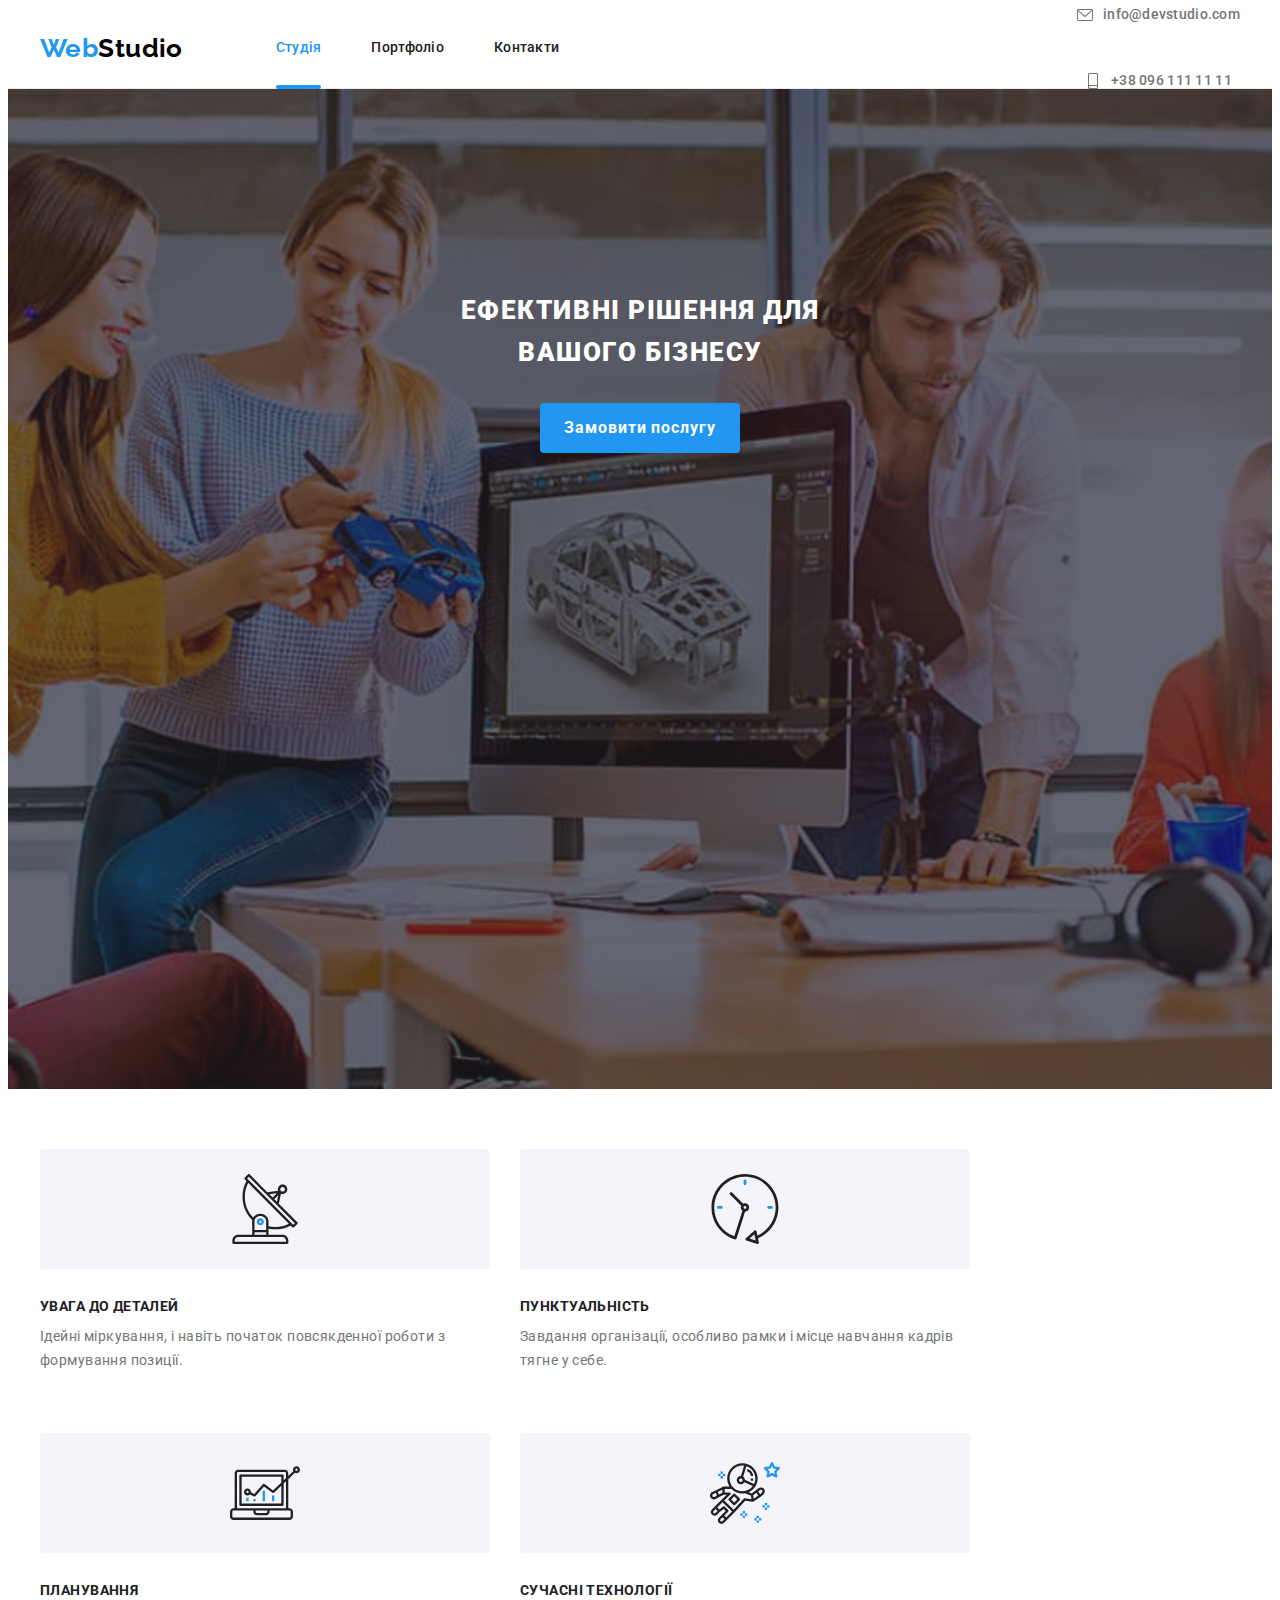
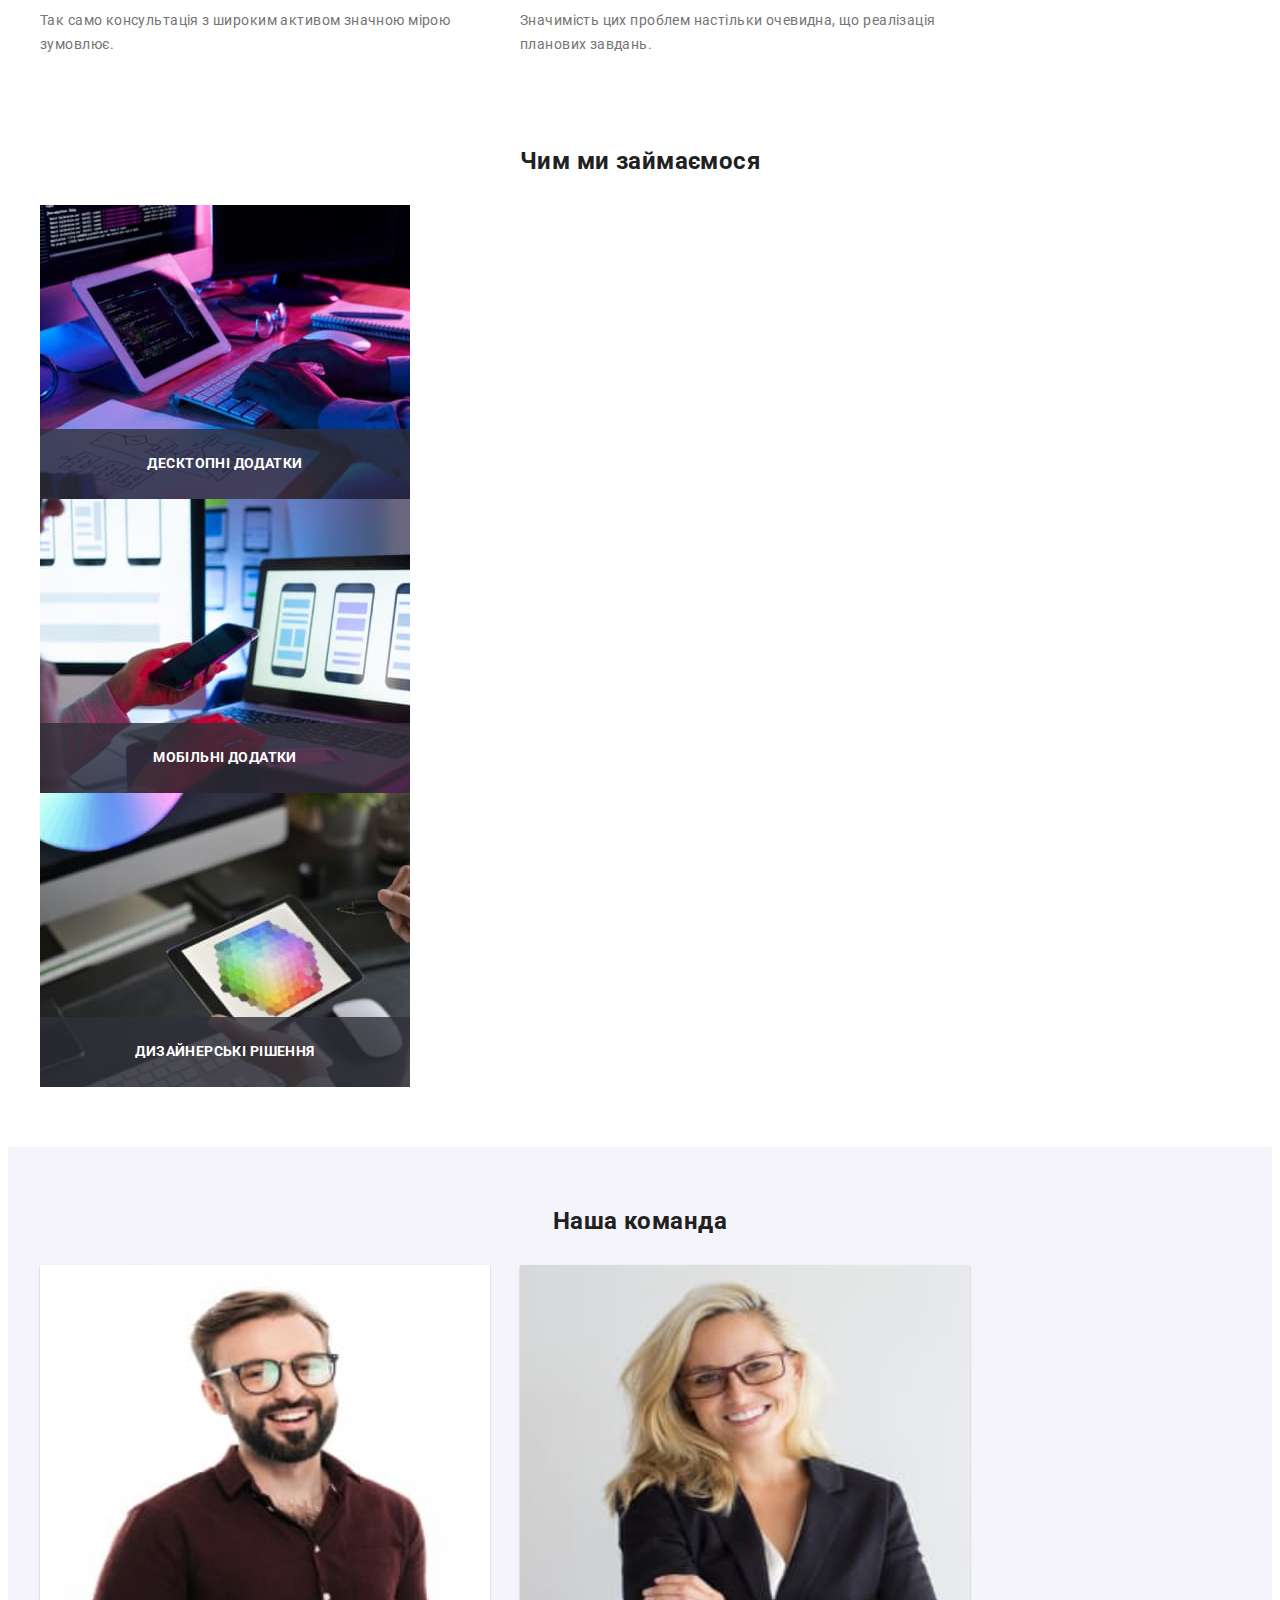
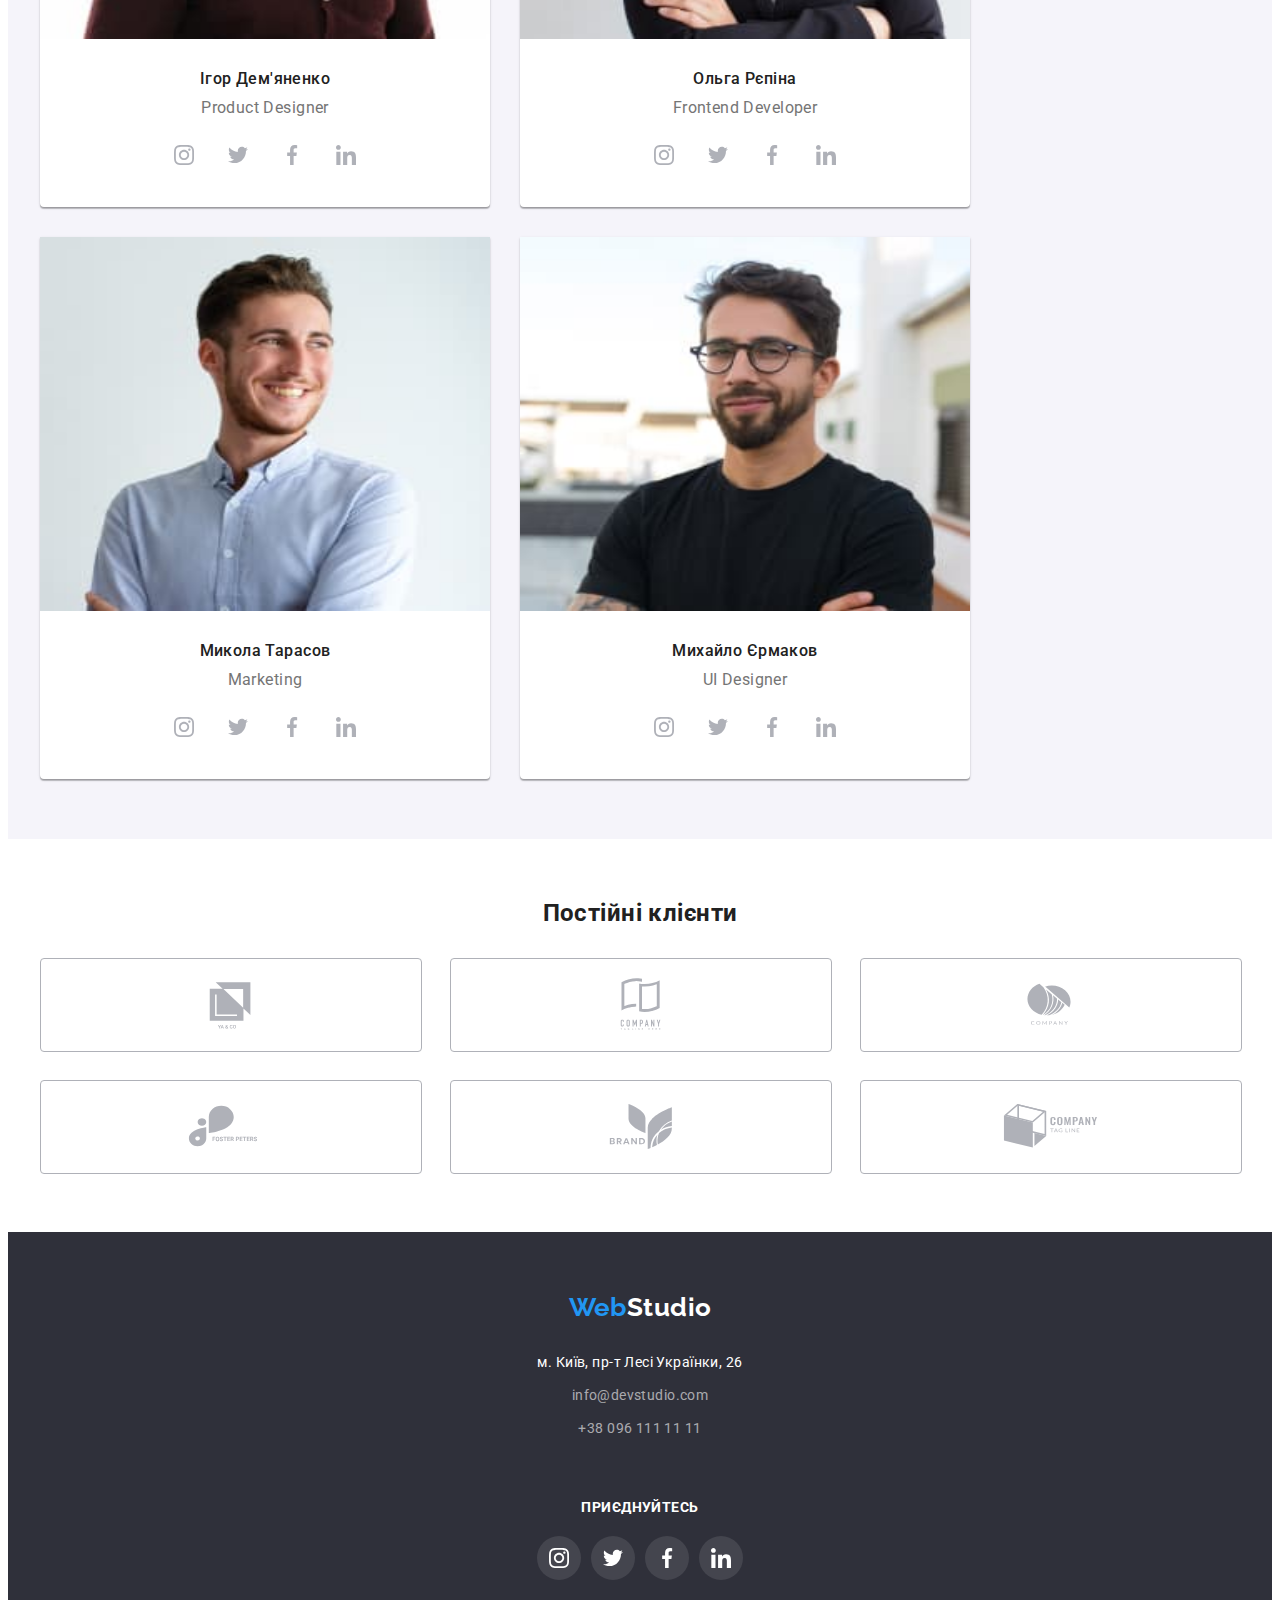
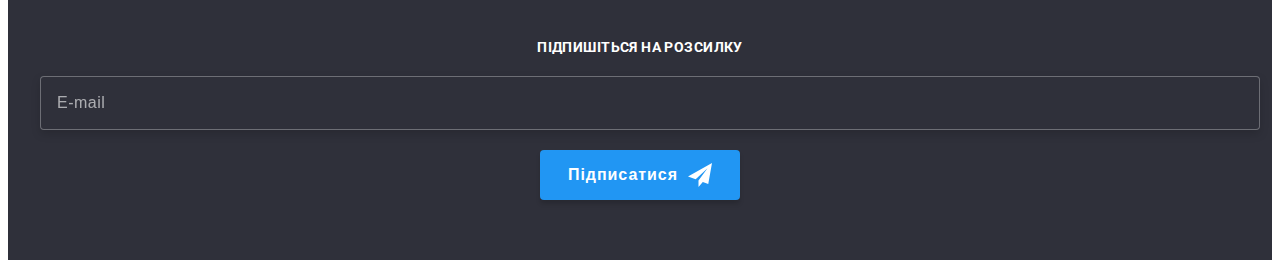
==== commit a19bedfb: "Продовжив виконання дз8" ====
--- a/index.html
+++ b/index.html
@@ -42,7 +42,7 @@
 				</nav>
 				
 				<ul class="site-contacts list">
-					<li>
+					<li class="site-contacts__item">
 						<a href="mailto:info@devstudio.com" class="site-contacts__link">
 							<svg class="site-contacts__icon" width="16" height="16" >
 								<use href="./images/symbol-defs.svg#icon-envelope"></use>
@@ -50,7 +50,7 @@
 							info@devstudio.com
 						</a>
 					</li>
-					<li>
+					<li class="site-contacts__item">
 						<a href="tel:+380961111111" class="site-contacts__link">
 							<svg class="site-contacts__icon" width="16" height="16" >
 								<use href="./images/symbol-defs.svg#icon-smartphone"></use>
@@ -71,7 +71,7 @@
 
 			<ul class="mobile-nav list">
 				<li class="mobile-nav__item">
-					<a href="" class="mobile-nav__link mobile-nav__link--current">Студія</a>
+					<a href="" class="mobile-nav__link">Студія</a>
 				</li>
 				<li class="mobile-nav__item">
 					<a href="./portfolio.html" class="mobile-nav__link">Портфоліо</a>
--- a/css/main.min.css
+++ b/css/main.min.css
@@ -1 +1 @@
-:root{--primary-text-color: #212121;--title-text-color: #FFFFFF;--accent-color: #2196F3;--paragraph-text-color: #757575;--logo-color: #000000;--secondary-background-color: #2F303A;--hover-button-color: #188CE8;--secondary-title-text-color: #F5F4FA}body{color:var(--primary-text-color);background-color:var(--title-text-color);font-family:"Roboto",sans-serif;font-size:14px;letter-spacing:.03em}img{display:block;max-width:100%;height:auto}.list{list-style:none;margin:0;padding:0}h1,h2,h3,h4,h5,h6,p{margin-top:0;margin-bottom:0}.address__list{margin-bottom:60px}.address__item+.address__item{margin-top:9px}.address__street{color:var(--title-text-color);line-height:1.71;font-style:normal;text-decoration:none}.address__link{color:rgba(255,255,255,.6);font-weight:400;line-height:1.71;font-style:normal;text-decoration:none}.address__link:hover,.address__link:focus{color:var(--accent-color);fill:currentColor}.backdrop{position:fixed;top:0;left:0;width:100%;height:100%;background-color:rgba(0,0,0,.2);opacity:1;-webkit-transition:opacity 250ms cubic-bezier(0.4, 0, 0.2, 1),visibility 250ms cubic-bezier(0.4, 0, 0.2, 1);transition:opacity 250ms cubic-bezier(0.4, 0, 0.2, 1),visibility 250ms cubic-bezier(0.4, 0, 0.2, 1)}.backdrop.is-hidden{visibility:hidden;opacity:0;pointer-events:none}.card-list__item{max-width:450px;padding-bottom:30px;-webkit-box-shadow:0px 1px 3px rgba(0,0,0,.12),0px 1px 1px rgba(0,0,0,.14),0px 2px 1px rgba(0,0,0,.2);box-shadow:0px 1px 3px rgba(0,0,0,.12),0px 1px 1px rgba(0,0,0,.14),0px 2px 1px rgba(0,0,0,.2);border-radius:0px 0px 4px 4px;background-color:var(--title-text-color);text-align:center}.card-list__item:not(:last-child){margin-bottom:30px}.card-list__img{width:100%;height:100%;margin-bottom:30px}.card-list__title{margin-bottom:10px;font-weight:500;font-size:16px;line-height:1.19}.card-list__paragraph{margin-bottom:16px;color:var(--paragraph-text-color);font-size:16px;line-height:1.19}.clients-card{display:-webkit-box;display:-ms-flexbox;display:flex;-ms-flex-wrap:wrap;flex-wrap:wrap;gap:30px}.clients-card__item{-ms-flex-preferred-size:calc((100% - 30px)/2);flex-basis:calc((100% - 30px)/2);height:92px}.clients-card__svg{display:-webkit-box;display:-ms-flexbox;display:flex;-webkit-box-align:center;-ms-flex-align:center;align-items:center;-webkit-box-pack:center;-ms-flex-pack:center;justify-content:center;border:1px solid #afb1b8;width:100%;height:100%;border-radius:4px;fill:#afb1b8;-webkit-transition:border 250ms cubic-bezier(0.4, 0, 0.2, 1),fill 250ms cubic-bezier(0.4, 0, 0.2, 1);transition:border 250ms cubic-bezier(0.4, 0, 0.2, 1),fill 250ms cubic-bezier(0.4, 0, 0.2, 1)}.clients-card__svg:hover,.clients-card__svg:focus{border:1px solid var(--accent-color);fill:var(--accent-color)}.content-form{text-align:center}.feature-list__item{max-width:450px}.feature-list__item:not(:last-child){margin-bottom:30px}.feature-list__svg{display:-webkit-box;display:-ms-flexbox;display:flex;-webkit-box-align:center;-ms-flex-align:center;align-items:center;-webkit-box-pack:center;-ms-flex-pack:center;justify-content:center;background-color:var(--secondary-title-text-color);height:120px;margin-bottom:30px;border-radius:4px}.feature-list__title{margin-top:0;margin-bottom:10px;font-size:14px;line-height:1.14;text-transform:uppercase}.feature-list__paragraph{color:var(--paragraph-text-color);line-height:1.71;letter-spacing:.03em}.filters{display:-webkit-box;display:-ms-flexbox;display:flex;gap:8px;-webkit-box-pack:center;-ms-flex-pack:center;justify-content:center;margin-bottom:50px}.filters__button{border-radius:4px;border:none;padding:6px 22px;font-family:inherit;font-weight:500;font-size:16px;line-height:1.62;cursor:pointer;-webkit-transition:border-radius 250ms cubic-bezier(0.4, 0, 0.2, 1),color 250ms cubic-bezier(0.4, 0, 0.2, 1),background-color 250ms cubic-bezier(0.4, 0, 0.2, 1),-webkit-box-shadow 250ms cubic-bezier(0.4, 0, 0.2, 1);transition:border-radius 250ms cubic-bezier(0.4, 0, 0.2, 1),color 250ms cubic-bezier(0.4, 0, 0.2, 1),background-color 250ms cubic-bezier(0.4, 0, 0.2, 1),-webkit-box-shadow 250ms cubic-bezier(0.4, 0, 0.2, 1);transition:box-shadow 250ms cubic-bezier(0.4, 0, 0.2, 1),border-radius 250ms cubic-bezier(0.4, 0, 0.2, 1),color 250ms cubic-bezier(0.4, 0, 0.2, 1),background-color 250ms cubic-bezier(0.4, 0, 0.2, 1);transition:box-shadow 250ms cubic-bezier(0.4, 0, 0.2, 1),border-radius 250ms cubic-bezier(0.4, 0, 0.2, 1),color 250ms cubic-bezier(0.4, 0, 0.2, 1),background-color 250ms cubic-bezier(0.4, 0, 0.2, 1),-webkit-box-shadow 250ms cubic-bezier(0.4, 0, 0.2, 1)}.filters__button:hover,.filters__button:focus{-webkit-box-shadow:0px 3px 1px rgba(0,0,0,.1),0px 1px 2px rgba(0,0,0,.08),0px 2px 2px rgba(0,0,0,.12);box-shadow:0px 3px 1px rgba(0,0,0,.1),0px 1px 2px rgba(0,0,0,.08),0px 2px 2px rgba(0,0,0,.12);border-radius:4px;color:var(--title-text-color);background-color:var(--accent-color)}.footer{padding-top:60px;padding-bottom:60px;background-color:var(--secondary-background-color)}.side-left{text-align:center}.form-button{display:block;margin:0 auto;padding:10px 52px;background:var(--accent-color);-webkit-box-shadow:0px 4px 4px rgba(0,0,0,.15);box-shadow:0px 4px 4px rgba(0,0,0,.15);border-radius:4px;border:none;font-family:inherit;font-weight:700;font-size:16px;line-height:1.88;text-align:center;letter-spacing:.06em;cursor:pointer;color:var(--title-text-color);-webkit-transition:background-color 250ms cubic-bezier(0.4, 0, 0.2, 1);transition:background-color 250ms cubic-bezier(0.4, 0, 0.2, 1)}.form-button:hover{background-color:var(--hover-button-color)}.form-label{display:block;margin-bottom:10px}.form-label__input{width:100%;height:40px;border:1px solid rgba(33,33,33,.2);border-radius:4px;padding:12px 0 12px 42px;outline:none;cursor:pointer;-webkit-transition:border 250ms cubic-bezier(0.4, 0, 0.2, 1);transition:border 250ms cubic-bezier(0.4, 0, 0.2, 1)}.form-label:focus-within .form-label__input{border:1px solid var(--accent-color);border-radius:4px}.form-label__icon{position:absolute;top:50%;left:0;left:12px;-webkit-transform:translateY(-50%);transform:translateY(-50%);-webkit-transition:fill 250ms cubic-bezier(0.4, 0, 0.2, 1);transition:fill 250ms cubic-bezier(0.4, 0, 0.2, 1)}.form-label:focus-within .form-label__icon{fill:var(--accent-color)}.form-label__name{display:block;margin-bottom:4px;font-size:12px;line-height:1.16;letter-spacing:.01em;color:var(--paragraph-text-color)}.modal__form-label{display:block;margin-bottom:20px}.form-label__textarea{width:100%;height:120px;padding:12px 16px;resize:none;cursor:pointer;font-size:12px;border:1px solid rgba(33,33,33,.2);border-radius:4px;outline:none}.form-label__textarea::-webkit-input-placeholder{font-size:12px;line-height:1.16;letter-spacing:.01em;color:rgba(117,117,117,.5)}.form-label__textarea::-moz-placeholder{font-size:12px;line-height:1.16;letter-spacing:.01em;color:rgba(117,117,117,.5)}.form-label__textarea:-ms-input-placeholder{font-size:12px;line-height:1.16;letter-spacing:.01em;color:rgba(117,117,117,.5)}.form-label__textarea::-ms-input-placeholder{font-size:12px;line-height:1.16;letter-spacing:.01em;color:rgba(117,117,117,.5)}.form-label__textarea::placeholder{font-size:12px;line-height:1.16;letter-spacing:.01em;color:rgba(117,117,117,.5)}.form-label__field{position:relative}.header{border-bottom:1px solid #ececec}.header__content{height:60px;display:-webkit-box;display:-ms-flexbox;display:flex;-webkit-box-align:center;-ms-flex-align:center;align-items:center}.header__nav-content{display:-webkit-box;display:-ms-flexbox;display:flex;-webkit-box-align:center;-ms-flex-align:center;align-items:center}.hero{text-align:center}.hero__thumb{padding-top:118px;padding-bottom:60px;max-width:480px;min-height:400px;margin-left:auto;margin-right:auto;background-image:-webkit-gradient(linear, left top, right top, from(rgba(47, 48, 58, 0.4)), to(rgba(47, 48, 58, 0.4))),url("../images/hero-mobile.jpg");background-image:linear-gradient(to right, rgba(47, 48, 58, 0.4), rgba(47, 48, 58, 0.4)),url("../images/hero-mobile.jpg");background-repeat:no-repeat;background-size:cover;background-position:center}@media(min-device-pixel-ratio: 2),(-webkit-min-device-pixel-ratio: 2),(min-resolution: 192dpi),(min-resolution: 2dppx){.hero__thumb{background-image:-webkit-gradient(linear, left top, right top, from(rgba(47, 48, 58, 0.4)), to(rgba(47, 48, 58, 0.4))),url("../images/hero-mobile@2x.jpg");background-image:linear-gradient(to right, rgba(47, 48, 58, 0.4), rgba(47, 48, 58, 0.4)),url("../images/hero-mobile@2x.jpg")}}@media screen and (min-width: 577px){.hero__thumb{max-width:768px;padding:118px 60px;background-image:-webkit-gradient(linear, left top, right top, from(rgba(47, 48, 58, 0.4)), to(rgba(47, 48, 58, 0.4))),url("../images/hero-tablet.jpg");background-image:linear-gradient(to right, rgba(47, 48, 58, 0.4), rgba(47, 48, 58, 0.4)),url("../images/hero-tablet.jpg");background-size:cover}}@media screen and (min-width: 577px)and (min-device-pixel-ratio: 2),screen and (min-width: 577px)and (-webkit-min-device-pixel-ratio: 2),screen and (min-width: 577px)and (min-resolution: 192dpi),screen and (min-width: 577px)and (min-resolution: 2dppx){.hero__thumb{background-image:-webkit-gradient(linear, left top, right top, from(rgba(47, 48, 58, 0.4)), to(rgba(47, 48, 58, 0.4))),url("../images/hero-tablet@2x.jpg");background-image:linear-gradient(to right, rgba(47, 48, 58, 0.4), rgba(47, 48, 58, 0.4)),url("../images/hero-tablet@2x.jpg")}}@media screen and (min-width: 961px){.hero__thumb{max-width:1600px;min-height:600px;padding:200px 0;background-image:-webkit-gradient(linear, left top, right top, from(rgba(47, 48, 58, 0.4)), to(rgba(47, 48, 58, 0.4))),url("../images/hero-desktop.jpg");background-image:linear-gradient(to right, rgba(47, 48, 58, 0.4), rgba(47, 48, 58, 0.4)),url("../images/hero-desktop.jpg");background-size:cover}}@media screen and (min-width: 961px)and (min-device-pixel-ratio: 2),screen and (min-width: 961px)and (-webkit-min-device-pixel-ratio: 2),screen and (min-width: 961px)and (min-resolution: 192dpi),screen and (min-width: 961px)and (min-resolution: 2dppx){.hero__thumb{background-image:-webkit-gradient(linear, left top, right top, from(rgba(47, 48, 58, 0.4)), to(rgba(47, 48, 58, 0.4))),url("../images/hero-desktop@2x.jpg");background-image:linear-gradient(to right, rgba(47, 48, 58, 0.4), rgba(47, 48, 58, 0.4)),url("../images/hero-desktop@2x.jpg")}}.hero__title{font-weight:900;font-size:26px;line-height:1.62;color:var(--title-text-color);margin-bottom:30px;text-align:center;letter-spacing:.06em;text-transform:uppercase}.hero__button{-webkit-box-shadow:0px 4px 4px rgba(0,0,0,.15);box-shadow:0px 4px 4px rgba(0,0,0,.15);border-radius:4px;border:none;padding:10px 24px;color:var(--title-text-color);background-color:var(--accent-color);font-family:inherit;font-weight:700;font-size:16px;line-height:1.88;text-align:center;letter-spacing:.06em;cursor:pointer;-webkit-transition:background-color 250ms cubic-bezier(0.4, 0, 0.2, 1);transition:background-color 250ms cubic-bezier(0.4, 0, 0.2, 1)}.hero__button:hover,.hero__button:focus{background-color:var(--hover-button-color)}.label-checkbox{display:-webkit-box;display:-ms-flexbox;display:flex;-webkit-box-align:center;-ms-flex-align:center;align-items:center;-webkit-box-pack:center;-ms-flex-pack:center;justify-content:center;margin-bottom:30px}.label-checkbox__input{-webkit-appearance:none;-moz-appearance:none;appearance:none;position:absolute}.label-checkbox__icon-check{margin-right:6px;fill:rgba(0,0,0,0);border-radius:2px;border:2px solid var(--primary-text-color);-webkit-transition:background-color 250ms cubic-bezier(0.4, 0, 0.2, 1),border-color 250ms cubic-bezier(0.4, 0, 0.2, 1);transition:background-color 250ms cubic-bezier(0.4, 0, 0.2, 1),border-color 250ms cubic-bezier(0.4, 0, 0.2, 1)}.label-checkbox__input:checked+.label-checkbox__icon-check{fill:var(--title-text-color);background-color:var(--accent-color);border-color:var(--accent-color);background-origin:border-box}.label-checkbox__text{line-height:1.71;letter-spacing:.03em;color:var(--paragraph-text-color)}.label-checkbox__link{margin-left:4px;line-height:1.71;letter-spacing:.03em;-webkit-text-decoration-line:underline;text-decoration-line:underline;-webkit-text-decoration-skip-ink:none;text-decoration-skip-ink:none;color:var(--accent-color)}.label-footer__text{display:block;margin-bottom:20px;font-size:14px;font-weight:700;line-height:1.14;letter-spacing:.03em;text-transform:uppercase;color:var(--title-text-color)}.label-footer__input{width:100%;height:50px;padding-left:16px;margin-bottom:20px;cursor:pointer;border:1px solid rgba(255,255,255,.3);-webkit-filter:drop-shadow(0px 4px 4px rgba(0, 0, 0, 0.15));filter:drop-shadow(0px 4px 4px rgba(0, 0, 0, 0.15));border-radius:4px;outline:none;background-color:var(--secondary-background-color);color:var(--title-text-color)}.label-footer__input::-webkit-input-placeholder{font-size:16px;line-height:1.25;letter-spacing:.03em;color:rgba(255,255,255,.6)}.label-footer__input::-moz-placeholder{font-size:16px;line-height:1.25;letter-spacing:.03em;color:rgba(255,255,255,.6)}.label-footer__input:-ms-input-placeholder{font-size:16px;line-height:1.25;letter-spacing:.03em;color:rgba(255,255,255,.6)}.label-footer__input::-ms-input-placeholder{font-size:16px;line-height:1.25;letter-spacing:.03em;color:rgba(255,255,255,.6)}.label-footer__input::placeholder{font-size:16px;line-height:1.25;letter-spacing:.03em;color:rgba(255,255,255,.6)}.button-footer{padding:10px 28px;margin:0 auto;background:var(--accent-color);-webkit-box-shadow:0px 4px 4px rgba(0,0,0,.15);box-shadow:0px 4px 4px rgba(0,0,0,.15);border-radius:4px;border:none;font-weight:700;font-size:16px;line-height:1.88;height:50px;display:-webkit-box;display:-ms-flexbox;display:flex;-webkit-box-align:center;-ms-flex-align:center;align-items:center;-ms-flex-item-align:end;align-self:flex-end;text-align:center;letter-spacing:.06em;cursor:pointer;color:var(--title-text-color);-webkit-transition:background-color 250ms cubic-bezier(0.4, 0, 0.2, 1);transition:background-color 250ms cubic-bezier(0.4, 0, 0.2, 1)}.button-footer:hover{background-color:var(--hover-button-color)}.icon-send{margin-left:10px}.logo{font-family:"Raleway";font-weight:700;font-size:26px;line-height:1.19;text-decoration:none}.logo__web{color:var(--accent-color)}.logo__studio{color:var(--logo-color)}.logo__studio--footer{color:var(--title-text-color)}.logo--footer{display:block;margin-bottom:28px}.modal{position:absolute;top:50%;left:50%;min-width:528px;min-height:581px;padding:40px;background:var(--title-text-color);-webkit-box-shadow:0px 1px 3px rgba(0,0,0,.12),0px 1px 1px rgba(0,0,0,.14),0px 2px 1px rgba(0,0,0,.2);box-shadow:0px 1px 3px rgba(0,0,0,.12),0px 1px 1px rgba(0,0,0,.14),0px 2px 1px rgba(0,0,0,.2);border-radius:4px;-webkit-transform:translate(-50%, -50%) scale(1);transform:translate(-50%, -50%) scale(1);-webkit-transition:scale 250ms cubic-bezier(0.4, 0, 0.2, 1),-webkit-transform 250ms cubic-bezier(0.4, 0, 0.2, 1);transition:scale 250ms cubic-bezier(0.4, 0, 0.2, 1),-webkit-transform 250ms cubic-bezier(0.4, 0, 0.2, 1);transition:transform 250ms cubic-bezier(0.4, 0, 0.2, 1),scale 250ms cubic-bezier(0.4, 0, 0.2, 1);transition:transform 250ms cubic-bezier(0.4, 0, 0.2, 1),scale 250ms cubic-bezier(0.4, 0, 0.2, 1),-webkit-transform 250ms cubic-bezier(0.4, 0, 0.2, 1)}.backdrop.is-hidden .modal{-webkit-transform:translate(-50%, -50%) scale(1.1);transform:translate(-50%, -50%) scale(1.1)}.modal__button{position:absolute;top:8px;right:8px;display:-webkit-box;display:-ms-flexbox;display:flex;-webkit-box-pack:center;-ms-flex-pack:center;justify-content:center;-webkit-box-align:center;-ms-flex-align:center;align-items:center;width:30px;height:30px;border-radius:50%;border:none;cursor:pointer;background-color:var(--title-text-color);border:1px solid rgba(0,0,0,.1);fill:#000}.modal__button:hover{fill:var(--accent-color)}.modal__title{margin-bottom:12px;font-size:20px;line-height:1.15;text-align:center;letter-spacing:.03em;color:var(--primary-text-color)}.mobile-menu{position:fixed;top:0;left:0;width:100vw;height:100vh;background-color:var(--title-text-color);padding:48px 40px;-webkit-transform:translateX(100%);transform:translateX(100%);-webkit-transition:-webkit-transform 250ms cubic-bezier(0.4, 0, 0.2, 1);transition:-webkit-transform 250ms cubic-bezier(0.4, 0, 0.2, 1);transition:transform 250ms cubic-bezier(0.4, 0, 0.2, 1);transition:transform 250ms cubic-bezier(0.4, 0, 0.2, 1), -webkit-transform 250ms cubic-bezier(0.4, 0, 0.2, 1);overflow-y:scroll;z-index:999}@media(min-width: 768px){.mobile-menu{display:none}}.mobile-menu.is-open{-webkit-transform:translateX(0);transform:translateX(0)}.mobile-menu__button-close{position:absolute;top:10px;right:15px;display:-webkit-box;display:-ms-flexbox;display:flex;-webkit-box-pack:center;-ms-flex-pack:center;justify-content:center;-webkit-box-align:center;-ms-flex-align:center;align-items:center;background-color:rgba(0,0,0,0);border:none}.mobile-menu__button-open{display:-webkit-box;display:-ms-flexbox;display:flex;-webkit-box-pack:center;-ms-flex-pack:center;justify-content:center;-webkit-box-align:center;-ms-flex-align:center;align-items:center;margin-left:auto;padding:0;background-color:rgba(0,0,0,0);border:none;cursor:pointer}.network{display:-webkit-box;display:-ms-flexbox;display:flex;gap:10px;-webkit-box-pack:center;-ms-flex-pack:center;justify-content:center}.network__item{width:44px;height:44px}.network__svg{display:-webkit-box;display:-ms-flexbox;display:flex;-webkit-box-align:center;-ms-flex-align:center;align-items:center;-webkit-box-pack:center;-ms-flex-pack:center;justify-content:center;border-radius:50%;width:100%;height:100%;fill:#afb1b8;-webkit-transition:background-color 250ms cubic-bezier(0.4, 0, 0.2, 1),fill 250ms cubic-bezier(0.4, 0, 0.2, 1);transition:background-color 250ms cubic-bezier(0.4, 0, 0.2, 1),fill 250ms cubic-bezier(0.4, 0, 0.2, 1)}.network__svg:hover,.network__svg:focus{fill:var(--title-text-color);background-color:var(--accent-color)}.network__svg--background{background:rgba(255,255,255,.1);fill:var(--title-text-color)}.network__svg--background:hover,.network__svg--background:focus{background-color:var(--accent-color)}.side-centre__network{margin-bottom:60px}@media(max-width: 768px){.servises{display:none}}.occupation-list__item{width:370px}.occupation-list__thumb{position:relative}.occupation-list__description{position:absolute;bottom:0;left:0;width:100%;background-color:rgba(47,48,58,.8);padding:27px 0;font-weight:700;line-height:1.14;text-align:center;letter-spacing:.03em;text-transform:uppercase;color:var(--title-text-color)}.project{display:-webkit-box;display:-ms-flexbox;display:flex;-ms-flex-wrap:wrap;flex-wrap:wrap;gap:30px}.project__item{width:370px;-webkit-transition:-webkit-box-shadow 250ms cubic-bezier(0.4, 0, 0.2, 1);transition:-webkit-box-shadow 250ms cubic-bezier(0.4, 0, 0.2, 1);transition:box-shadow 250ms cubic-bezier(0.4, 0, 0.2, 1);transition:box-shadow 250ms cubic-bezier(0.4, 0, 0.2, 1), -webkit-box-shadow 250ms cubic-bezier(0.4, 0, 0.2, 1)}.project__item:hover,.project__item:focus{-webkit-box-shadow:0px 1px 1px rgba(0,0,0,.12),0px 4px 4px rgba(0,0,0,.06),1px 4px 6px rgba(0,0,0,.16);box-shadow:0px 1px 1px rgba(0,0,0,.12),0px 4px 4px rgba(0,0,0,.06),1px 4px 6px rgba(0,0,0,.16)}.project__content{padding:20px 24px;border-bottom:1px solid #eee;border-right:1px solid #eee;border-left:1px solid #eee}.project__link{text-decoration:none}.project__title{margin-bottom:4px;color:var(--primary-text-color);font-size:18px;line-height:2;letter-spacing:.06em}.project__description{color:var(--paragraph-text-color);font-size:16px;line-height:1.88}.project__overlay{position:relative;overflow:hidden}.project__text{position:absolute;top:0;left:0;width:100%;height:100%;padding:63px 24px;-webkit-transform:translateY(101%);transform:translateY(101%);-webkit-transition:-webkit-transform 250ms cubic-bezier(0.4, 0, 0.2, 1);transition:-webkit-transform 250ms cubic-bezier(0.4, 0, 0.2, 1);transition:transform 250ms cubic-bezier(0.4, 0, 0.2, 1);transition:transform 250ms cubic-bezier(0.4, 0, 0.2, 1), -webkit-transform 250ms cubic-bezier(0.4, 0, 0.2, 1);font-size:18px;line-height:1.56;letter-spacing:.03em;color:var(--title-text-color);background-color:rgba(33,150,243,.9)}.project__item:hover .project__text{-webkit-transform:translateY(0);transform:translateY(0)}.section{padding-top:60px;padding-bottom:60px}.section.no-padding{padding-top:0}.section__title{margin-bottom:50px;color:var(--primary-text-color);font-size:36px;line-height:1.17;text-align:center}.side-centre{text-align:center}.side-centre__title{margin-bottom:20px;font-size:14px;line-height:1.14;text-transform:uppercase;color:var(--title-text-color)}.site-contacts{display:none}@media(min-width: 768px){.site-contacts{display:-webkit-box;display:-ms-flexbox;display:flex;gap:40px;margin-left:auto}}.site-contacts__link{display:-webkit-box;display:-ms-flexbox;display:flex;-webkit-box-align:center;-ms-flex-align:center;align-items:center;-webkit-box-pack:center;-ms-flex-pack:center;justify-content:center;gap:10px;color:var(--paragraph-text-color);fill:currentColor;font-weight:500;line-height:1.14;letter-spacing:.02em;text-decoration:none;-webkit-transition:color 250ms cubic-bezier(0.4, 0, 0.2, 1),fill 250ms cubic-bezier(0.4, 0, 0.2, 1);transition:color 250ms cubic-bezier(0.4, 0, 0.2, 1),fill 250ms cubic-bezier(0.4, 0, 0.2, 1)}.site-contacts__link:hover,.site-contacts__link:focus{color:var(--accent-color);fill:currentColor}.site-nav{display:none}@media(min-width: 768px){.site-nav{display:-webkit-box;display:-ms-flexbox;display:flex;gap:50px;margin-left:93px}}.site-nav__link{display:block;padding-top:32px;padding-bottom:32px;color:inherit;font-weight:500;line-height:1.14;letter-spacing:.02em;text-decoration:none;-webkit-transition:color 250ms cubic-bezier(0.4, 0, 0.2, 1);transition:color 250ms cubic-bezier(0.4, 0, 0.2, 1)}.site-nav__link:hover,.site-nav__link:focus{color:var(--accent-color)}.site-nav__link--current{color:var(--accent-color);position:relative}.site-nav__link--current::after{display:block;content:"";position:absolute;bottom:-1px;left:0;width:100%;height:4px;background-color:var(--accent-color);border-radius:2px}.team--background{background-color:var(--secondary-title-text-color)}.container{padding-left:15px;padding-right:15px;margin-left:auto;margin-right:auto}@media(min-width: 480px){.container{width:480px}}@media(min-width: 768px){.container{width:768px}}@media(min-width: 1200px){.container{width:1200px}}.visually-hidden{position:absolute;white-space:nowrap;width:1px;height:1px;overflow:hidden;border:0;padding:0;clip:rect(0 0 0 0);-webkit-clip-path:inset(50%);clip-path:inset(50%);margin:-1px}/*# sourceMappingURL=main.min.css.map */+:root{--primary-text-color: #212121;--title-text-color: #FFFFFF;--accent-color: #2196F3;--paragraph-text-color: #757575;--logo-color: #000000;--secondary-background-color: #2F303A;--hover-button-color: #188CE8;--secondary-title-text-color: #F5F4FA}body{color:var(--primary-text-color);background-color:var(--title-text-color);font-family:"Roboto",sans-serif;font-size:14px;letter-spacing:.03em}body.modal-open{overflow:hidden}img{display:block;max-width:100%;height:auto}.list{list-style:none;margin:0;padding:0}h1,h2,h3,h4,h5,h6,p{margin-top:0;margin-bottom:0}.address__list{margin-bottom:60px}.address__item+.address__item{margin-top:9px}.address__street{color:var(--title-text-color);line-height:1.71;font-style:normal;text-decoration:none}.address__link{color:rgba(255,255,255,.6);font-weight:400;line-height:1.71;font-style:normal;text-decoration:none}.address__link:hover,.address__link:focus{color:var(--accent-color);fill:currentColor}.backdrop{position:fixed;z-index:2;top:0;left:0;width:100%;height:100%;background-color:rgba(0,0,0,.2);opacity:1;-webkit-transition:opacity 250ms cubic-bezier(0.4, 0, 0.2, 1);transition:opacity 250ms cubic-bezier(0.4, 0, 0.2, 1);overflow-y:scroll}.backdrop.is-hidden{visibility:hidden;opacity:0;pointer-events:none}@media(min-width: 768px){.card-list{display:-webkit-box;display:-ms-flexbox;display:flex;-ms-flex-wrap:wrap;flex-wrap:wrap;gap:30px}}.card-list__item{max-width:450px;padding-bottom:30px;-webkit-box-shadow:0px 1px 3px rgba(0,0,0,.12),0px 1px 1px rgba(0,0,0,.14),0px 2px 1px rgba(0,0,0,.2);box-shadow:0px 1px 3px rgba(0,0,0,.12),0px 1px 1px rgba(0,0,0,.14),0px 2px 1px rgba(0,0,0,.2);border-radius:0px 0px 4px 4px;background-color:var(--title-text-color);text-align:center}@media(min-width: 768px){.card-list__item{-ms-flex-preferred-size:calc((100% - 30px)/2);flex-basis:calc((100% - 30px)/2)}}.card-list__item:not(:last-child){margin-bottom:30px}@media(min-width: 768px){.card-list__item:not(:last-child){margin-bottom:0}}.card-list__img{width:100%;height:100%;margin-bottom:30px}@media screen and (min-width: 768px){.card-list__img{height:374px}}.card-list__title{margin-bottom:10px;font-weight:500;font-size:16px;line-height:1.19}.card-list__paragraph{margin-bottom:16px;color:var(--paragraph-text-color);font-size:16px;line-height:1.19}.clients-card{display:-webkit-box;display:-ms-flexbox;display:flex;-ms-flex-wrap:wrap;flex-wrap:wrap;gap:30px}.clients-card__item{-ms-flex-preferred-size:calc((100% - 30px)/2);flex-basis:calc((100% - 30px)/2);height:92px}@media(min-width: 786px){.clients-card__item{-ms-flex-preferred-size:calc((100% - 60px)/3);flex-basis:calc((100% - 60px)/3)}}.clients-card__svg{display:-webkit-box;display:-ms-flexbox;display:flex;-webkit-box-align:center;-ms-flex-align:center;align-items:center;-webkit-box-pack:center;-ms-flex-pack:center;justify-content:center;border:1px solid #afb1b8;width:100%;height:100%;border-radius:4px;fill:#afb1b8;-webkit-transition:border 250ms cubic-bezier(0.4, 0, 0.2, 1),fill 250ms cubic-bezier(0.4, 0, 0.2, 1);transition:border 250ms cubic-bezier(0.4, 0, 0.2, 1),fill 250ms cubic-bezier(0.4, 0, 0.2, 1)}.clients-card__svg:hover,.clients-card__svg:focus{border:1px solid var(--accent-color);fill:var(--accent-color)}.content-form{text-align:center}@media(min-width: 768px){.feature-list{display:-webkit-box;display:-ms-flexbox;display:flex;-ms-flex-wrap:wrap;flex-wrap:wrap;gap:30px}}.feature-list__item{max-width:450px}@media(min-width: 768px){.feature-list__item{-ms-flex-preferred-size:calc((100% - 30px)/2);flex-basis:calc((100% - 30px)/2)}}.feature-list__item:not(:last-child){margin-bottom:30px}.feature-list__svg{display:-webkit-box;display:-ms-flexbox;display:flex;-webkit-box-align:center;-ms-flex-align:center;align-items:center;-webkit-box-pack:center;-ms-flex-pack:center;justify-content:center;background-color:var(--secondary-title-text-color);height:120px;margin-bottom:30px;border-radius:4px}.feature-list__title{margin-top:0;margin-bottom:10px;font-size:14px;line-height:1.14;text-transform:uppercase}.feature-list__paragraph{color:var(--paragraph-text-color);line-height:1.71;letter-spacing:.03em}.filters{display:-webkit-box;display:-ms-flexbox;display:flex;gap:8px;-webkit-box-pack:center;-ms-flex-pack:center;justify-content:center;margin-bottom:50px}.filters__button{border-radius:4px;border:none;padding:6px 22px;font-family:inherit;font-weight:500;font-size:16px;line-height:1.62;cursor:pointer;-webkit-transition:border-radius 250ms cubic-bezier(0.4, 0, 0.2, 1),color 250ms cubic-bezier(0.4, 0, 0.2, 1),background-color 250ms cubic-bezier(0.4, 0, 0.2, 1),-webkit-box-shadow 250ms cubic-bezier(0.4, 0, 0.2, 1);transition:border-radius 250ms cubic-bezier(0.4, 0, 0.2, 1),color 250ms cubic-bezier(0.4, 0, 0.2, 1),background-color 250ms cubic-bezier(0.4, 0, 0.2, 1),-webkit-box-shadow 250ms cubic-bezier(0.4, 0, 0.2, 1);transition:box-shadow 250ms cubic-bezier(0.4, 0, 0.2, 1),border-radius 250ms cubic-bezier(0.4, 0, 0.2, 1),color 250ms cubic-bezier(0.4, 0, 0.2, 1),background-color 250ms cubic-bezier(0.4, 0, 0.2, 1);transition:box-shadow 250ms cubic-bezier(0.4, 0, 0.2, 1),border-radius 250ms cubic-bezier(0.4, 0, 0.2, 1),color 250ms cubic-bezier(0.4, 0, 0.2, 1),background-color 250ms cubic-bezier(0.4, 0, 0.2, 1),-webkit-box-shadow 250ms cubic-bezier(0.4, 0, 0.2, 1)}.filters__button:hover,.filters__button:focus{-webkit-box-shadow:0px 3px 1px rgba(0,0,0,.1),0px 1px 2px rgba(0,0,0,.08),0px 2px 2px rgba(0,0,0,.12);box-shadow:0px 3px 1px rgba(0,0,0,.1),0px 1px 2px rgba(0,0,0,.08),0px 2px 2px rgba(0,0,0,.12);border-radius:4px;color:var(--title-text-color);background-color:var(--accent-color)}.footer{padding-top:60px;padding-bottom:60px;background-color:var(--secondary-background-color)}.side-left{text-align:center}.form-button{display:block;margin:0 auto;padding:10px 52px;background:var(--accent-color);-webkit-box-shadow:0px 4px 4px rgba(0,0,0,.15);box-shadow:0px 4px 4px rgba(0,0,0,.15);border-radius:4px;border:none;font-family:inherit;font-weight:700;font-size:16px;line-height:1.88;text-align:center;letter-spacing:.06em;cursor:pointer;color:var(--title-text-color);-webkit-transition:background-color 250ms cubic-bezier(0.4, 0, 0.2, 1);transition:background-color 250ms cubic-bezier(0.4, 0, 0.2, 1)}.form-button:hover{background-color:var(--hover-button-color)}.form-label{display:block;margin-bottom:10px}.form-label__input{width:100%;height:40px;border:1px solid rgba(33,33,33,.2);border-radius:4px;padding:12px 0 12px 42px;outline:none;cursor:pointer;-webkit-transition:border 250ms cubic-bezier(0.4, 0, 0.2, 1);transition:border 250ms cubic-bezier(0.4, 0, 0.2, 1)}.form-label:focus-within .form-label__input{border:1px solid var(--accent-color);border-radius:4px}.form-label__icon{position:absolute;top:50%;left:0;left:12px;-webkit-transform:translateY(-50%);transform:translateY(-50%);-webkit-transition:fill 250ms cubic-bezier(0.4, 0, 0.2, 1);transition:fill 250ms cubic-bezier(0.4, 0, 0.2, 1)}.form-label:focus-within .form-label__icon{fill:var(--accent-color)}.form-label__name{display:block;margin-bottom:4px;font-size:12px;line-height:1.16;letter-spacing:.01em;color:var(--paragraph-text-color)}.modal__form-label{display:block;margin-bottom:20px}.form-label__textarea{width:100%;height:120px;padding:12px 16px;resize:none;cursor:pointer;font-size:12px;border:1px solid rgba(33,33,33,.2);border-radius:4px;outline:none}.form-label__textarea::-webkit-input-placeholder{font-size:12px;line-height:1.16;letter-spacing:.01em;color:rgba(117,117,117,.5)}.form-label__textarea::-moz-placeholder{font-size:12px;line-height:1.16;letter-spacing:.01em;color:rgba(117,117,117,.5)}.form-label__textarea:-ms-input-placeholder{font-size:12px;line-height:1.16;letter-spacing:.01em;color:rgba(117,117,117,.5)}.form-label__textarea::-ms-input-placeholder{font-size:12px;line-height:1.16;letter-spacing:.01em;color:rgba(117,117,117,.5)}.form-label__textarea::placeholder{font-size:12px;line-height:1.16;letter-spacing:.01em;color:rgba(117,117,117,.5)}.form-label__field{position:relative}.header{border-bottom:1px solid #ececec}.header__content{height:60px;display:-webkit-box;display:-ms-flexbox;display:flex;-webkit-box-align:center;-ms-flex-align:center;align-items:center}@media(min-width: 786px){.header__content{height:80px}}.header__nav-content{display:-webkit-box;display:-ms-flexbox;display:flex;-webkit-box-align:center;-ms-flex-align:center;align-items:center}.hero{text-align:center}.hero__thumb{padding-top:118px;padding-bottom:60px;max-width:480px;min-height:400px;margin-left:auto;margin-right:auto;background-image:-webkit-gradient(linear, left top, right top, from(rgba(47, 48, 58, 0.4)), to(rgba(47, 48, 58, 0.4))),url("../images/hero-mobile.jpg");background-image:linear-gradient(to right, rgba(47, 48, 58, 0.4), rgba(47, 48, 58, 0.4)),url("../images/hero-mobile.jpg");background-repeat:no-repeat;background-size:cover;background-position:center}@media(min-device-pixel-ratio: 2),(-webkit-min-device-pixel-ratio: 2),(min-resolution: 192dpi),(min-resolution: 2dppx){.hero__thumb{background-image:-webkit-gradient(linear, left top, right top, from(rgba(47, 48, 58, 0.4)), to(rgba(47, 48, 58, 0.4))),url("../images/hero-mobile@2x.jpg");background-image:linear-gradient(to right, rgba(47, 48, 58, 0.4), rgba(47, 48, 58, 0.4)),url("../images/hero-mobile@2x.jpg")}}@media screen and (min-width: 577px){.hero__thumb{max-width:768px;padding:118px 60px;background-image:-webkit-gradient(linear, left top, right top, from(rgba(47, 48, 58, 0.4)), to(rgba(47, 48, 58, 0.4))),url("../images/hero-tablet.jpg");background-image:linear-gradient(to right, rgba(47, 48, 58, 0.4), rgba(47, 48, 58, 0.4)),url("../images/hero-tablet.jpg");background-size:cover}}@media screen and (min-width: 577px)and (min-device-pixel-ratio: 2),screen and (min-width: 577px)and (-webkit-min-device-pixel-ratio: 2),screen and (min-width: 577px)and (min-resolution: 192dpi),screen and (min-width: 577px)and (min-resolution: 2dppx){.hero__thumb{background-image:-webkit-gradient(linear, left top, right top, from(rgba(47, 48, 58, 0.4)), to(rgba(47, 48, 58, 0.4))),url("../images/hero-tablet@2x.jpg");background-image:linear-gradient(to right, rgba(47, 48, 58, 0.4), rgba(47, 48, 58, 0.4)),url("../images/hero-tablet@2x.jpg")}}@media screen and (min-width: 961px){.hero__thumb{max-width:1600px;min-height:600px;padding:200px 0;background-image:-webkit-gradient(linear, left top, right top, from(rgba(47, 48, 58, 0.4)), to(rgba(47, 48, 58, 0.4))),url("../images/hero-desktop.jpg");background-image:linear-gradient(to right, rgba(47, 48, 58, 0.4), rgba(47, 48, 58, 0.4)),url("../images/hero-desktop.jpg");background-size:cover}}@media screen and (min-width: 961px)and (min-device-pixel-ratio: 2),screen and (min-width: 961px)and (-webkit-min-device-pixel-ratio: 2),screen and (min-width: 961px)and (min-resolution: 192dpi),screen and (min-width: 961px)and (min-resolution: 2dppx){.hero__thumb{background-image:-webkit-gradient(linear, left top, right top, from(rgba(47, 48, 58, 0.4)), to(rgba(47, 48, 58, 0.4))),url("../images/hero-desktop@2x.jpg");background-image:linear-gradient(to right, rgba(47, 48, 58, 0.4), rgba(47, 48, 58, 0.4)),url("../images/hero-desktop@2x.jpg")}}.hero__title{font-weight:900;font-size:26px;line-height:1.62;color:var(--title-text-color);margin-bottom:30px;text-align:center;letter-spacing:.06em;text-transform:uppercase}.hero__button{-webkit-box-shadow:0px 4px 4px rgba(0,0,0,.15);box-shadow:0px 4px 4px rgba(0,0,0,.15);border-radius:4px;border:none;padding:10px 24px;color:var(--title-text-color);background-color:var(--accent-color);font-family:inherit;font-weight:700;font-size:16px;line-height:1.88;text-align:center;letter-spacing:.06em;cursor:pointer;-webkit-transition:background-color 250ms cubic-bezier(0.4, 0, 0.2, 1);transition:background-color 250ms cubic-bezier(0.4, 0, 0.2, 1)}.hero__button:hover,.hero__button:focus{background-color:var(--hover-button-color)}.label-checkbox{display:-webkit-box;display:-ms-flexbox;display:flex;-webkit-box-align:center;-ms-flex-align:center;align-items:center;-webkit-box-pack:center;-ms-flex-pack:center;justify-content:center;margin-bottom:30px}.label-checkbox__input{-webkit-appearance:none;-moz-appearance:none;appearance:none;position:absolute}.label-checkbox__icon-check{margin-right:6px;fill:rgba(0,0,0,0);border-radius:2px;border:2px solid var(--primary-text-color);-webkit-transition:background-color 250ms cubic-bezier(0.4, 0, 0.2, 1),border-color 250ms cubic-bezier(0.4, 0, 0.2, 1);transition:background-color 250ms cubic-bezier(0.4, 0, 0.2, 1),border-color 250ms cubic-bezier(0.4, 0, 0.2, 1)}.label-checkbox__input:checked+.label-checkbox__icon-check{fill:var(--title-text-color);background-color:var(--accent-color);border-color:var(--accent-color);background-origin:border-box}.label-checkbox__text{line-height:1.71;letter-spacing:.03em;color:var(--paragraph-text-color)}.label-checkbox__link{margin-left:4px;line-height:1.71;letter-spacing:.03em;-webkit-text-decoration-line:underline;text-decoration-line:underline;-webkit-text-decoration-skip-ink:none;text-decoration-skip-ink:none;color:var(--accent-color)}.label-footer__text{display:block;margin-bottom:20px;font-size:14px;font-weight:700;line-height:1.14;letter-spacing:.03em;text-transform:uppercase;color:var(--title-text-color)}.label-footer__input{width:100%;height:50px;padding-left:16px;margin-bottom:20px;cursor:pointer;border:1px solid rgba(255,255,255,.3);-webkit-filter:drop-shadow(0px 4px 4px rgba(0, 0, 0, 0.15));filter:drop-shadow(0px 4px 4px rgba(0, 0, 0, 0.15));border-radius:4px;outline:none;background-color:var(--secondary-background-color);color:var(--title-text-color)}.label-footer__input::-webkit-input-placeholder{font-size:16px;line-height:1.25;letter-spacing:.03em;color:rgba(255,255,255,.6)}.label-footer__input::-moz-placeholder{font-size:16px;line-height:1.25;letter-spacing:.03em;color:rgba(255,255,255,.6)}.label-footer__input:-ms-input-placeholder{font-size:16px;line-height:1.25;letter-spacing:.03em;color:rgba(255,255,255,.6)}.label-footer__input::-ms-input-placeholder{font-size:16px;line-height:1.25;letter-spacing:.03em;color:rgba(255,255,255,.6)}.label-footer__input::placeholder{font-size:16px;line-height:1.25;letter-spacing:.03em;color:rgba(255,255,255,.6)}.button-footer{padding:10px 28px;margin:0 auto;background:var(--accent-color);-webkit-box-shadow:0px 4px 4px rgba(0,0,0,.15);box-shadow:0px 4px 4px rgba(0,0,0,.15);border-radius:4px;border:none;font-weight:700;font-size:16px;line-height:1.88;height:50px;display:-webkit-box;display:-ms-flexbox;display:flex;-webkit-box-align:center;-ms-flex-align:center;align-items:center;-ms-flex-item-align:end;align-self:flex-end;text-align:center;letter-spacing:.06em;cursor:pointer;color:var(--title-text-color);-webkit-transition:background-color 250ms cubic-bezier(0.4, 0, 0.2, 1);transition:background-color 250ms cubic-bezier(0.4, 0, 0.2, 1)}.button-footer:hover{background-color:var(--hover-button-color)}.icon-send{margin-left:10px}.logo{font-family:"Raleway";font-weight:700;font-size:26px;line-height:1.19;text-decoration:none}.logo__web{color:var(--accent-color)}.logo__studio{color:var(--logo-color)}.logo__studio--footer{color:var(--title-text-color)}.logo--footer{display:block;margin-bottom:28px}.modal{position:absolute;top:93px;left:50%;padding:40px;max-width:450px;width:100%;-webkit-transform:translateX(-50%);transform:translateX(-50%);background-color:var(--title-text-color);-webkit-box-shadow:0px 1px 3px rgba(0,0,0,.12),0px 1px 1px rgba(0,0,0,.14),0px 2px 1px rgba(0,0,0,.2);box-shadow:0px 1px 3px rgba(0,0,0,.12),0px 1px 1px rgba(0,0,0,.14),0px 2px 1px rgba(0,0,0,.2);border-radius:4px;-webkit-transition:-webkit-transform 250ms cubic-bezier(0.4, 0, 0.2, 1);transition:-webkit-transform 250ms cubic-bezier(0.4, 0, 0.2, 1);transition:transform 250ms cubic-bezier(0.4, 0, 0.2, 1);transition:transform 250ms cubic-bezier(0.4, 0, 0.2, 1), -webkit-transform 250ms cubic-bezier(0.4, 0, 0.2, 1)}@media screen and (min-width: 768px){.modal{top:50%;-webkit-transform:translate(-50%, -50%);transform:translate(-50%, -50%)}}@media screen and (min-width: 1200px){.modal{max-width:528px;-webkit-transform:translate(-50%, -50%) scale(1) rotateZ(360deg);transform:translate(-50%, -50%) scale(1) rotateZ(360deg)}}.backdrop--hidden .modal{position:absolute;top:50%;left:50%;-webkit-transform:translate(-50%, -50%) scale(0) rotateZ(0deg);transform:translate(-50%, -50%) scale(0) rotateZ(0deg)}.modal__button{position:absolute;top:8px;right:8px;display:-webkit-box;display:-ms-flexbox;display:flex;-webkit-box-pack:center;-ms-flex-pack:center;justify-content:center;-webkit-box-align:center;-ms-flex-align:center;align-items:center;width:30px;height:30px;border-radius:50%;border:none;cursor:pointer;background-color:var(--title-text-color);border:1px solid rgba(0,0,0,.1);fill:#000}.modal__button:hover{fill:var(--accent-color)}.modal__title{margin-bottom:12px;font-size:20px;line-height:1.15;text-align:center;letter-spacing:.03em;color:var(--primary-text-color)}.mobile-menu{position:fixed;top:0;left:0;width:100vw;height:100vh;background-color:var(--title-text-color);padding:48px 40px;-webkit-transform:translateX(100%);transform:translateX(100%);-webkit-transition:-webkit-transform 250ms cubic-bezier(0.4, 0, 0.2, 1);transition:-webkit-transform 250ms cubic-bezier(0.4, 0, 0.2, 1);transition:transform 250ms cubic-bezier(0.4, 0, 0.2, 1);transition:transform 250ms cubic-bezier(0.4, 0, 0.2, 1), -webkit-transform 250ms cubic-bezier(0.4, 0, 0.2, 1);overflow-y:scroll;z-index:999}@media(min-width: 768px){.mobile-menu{display:none}}.mobile-menu.is-open{-webkit-transform:translateX(0);transform:translateX(0)}.mobile-menu__button-close{position:absolute;top:10px;right:15px;display:-webkit-box;display:-ms-flexbox;display:flex;-webkit-box-pack:center;-ms-flex-pack:center;justify-content:center;-webkit-box-align:center;-ms-flex-align:center;align-items:center;background-color:rgba(0,0,0,0);border:none}.mobile-menu__button-close:hover{fill:var(--accent-color)}.mobile-menu__button-open{display:-webkit-box;display:-ms-flexbox;display:flex;-webkit-box-pack:center;-ms-flex-pack:center;justify-content:center;-webkit-box-align:center;-ms-flex-align:center;align-items:center;position:absolute;top:10px;right:15px;margin-left:auto;padding:0;background-color:rgba(0,0,0,0);border:none;cursor:pointer}.mobile-menu__button-open:hover{fill:var(--accent-color)}@media(min-width: 768px){.mobile-menu__button-open{display:none}}.mobile-nav{margin-bottom:auto}.mobile-nav__item{margin-bottom:32px}.mobile-nav__link{font-weight:500;font-size:40px;line-height:1.175;letter-spacing:.02em;color:var(--primary-text-color);text-decoration:none}.mobile-nav__link:hover{color:var(--accent-color)}.mobile-contacts{margin-bottom:64px}.mobile-contacts__item{margin-bottom:32px}.mobile-contacts__link{display:-webkit-box;display:-ms-flexbox;display:flex;-webkit-box-align:center;-ms-flex-align:center;align-items:center;gap:10px;color:var(--paragraph-text-color);fill:currentColor;font-weight:500;font-size:24px;line-height:1.14;letter-spacing:.02em;text-decoration:none;-webkit-transition:color 250ms cubic-bezier(0.4, 0, 0.2, 1),fill 250ms cubic-bezier(0.4, 0, 0.2, 1);transition:color 250ms cubic-bezier(0.4, 0, 0.2, 1),fill 250ms cubic-bezier(0.4, 0, 0.2, 1)}.mobile-contacts__link:hover,.mobile-contacts__link:focus{color:var(--accent-color);fill:currentColor}.mobile-network{display:-webkit-box;display:-ms-flexbox;display:flex;gap:20px}.mobile-network__link{font-weight:500;font-size:18px;line-height:1.22;letter-spacing:.02em;text-decoration:none;color:var(--accent-color)}.network{display:-webkit-box;display:-ms-flexbox;display:flex;gap:10px;-webkit-box-pack:center;-ms-flex-pack:center;justify-content:center}.network__item{width:44px;height:44px}.network__svg{display:-webkit-box;display:-ms-flexbox;display:flex;-webkit-box-align:center;-ms-flex-align:center;align-items:center;-webkit-box-pack:center;-ms-flex-pack:center;justify-content:center;border-radius:50%;width:100%;height:100%;fill:#afb1b8;-webkit-transition:background-color 250ms cubic-bezier(0.4, 0, 0.2, 1),fill 250ms cubic-bezier(0.4, 0, 0.2, 1);transition:background-color 250ms cubic-bezier(0.4, 0, 0.2, 1),fill 250ms cubic-bezier(0.4, 0, 0.2, 1)}.network__svg:hover,.network__svg:focus{fill:var(--title-text-color);background-color:var(--accent-color)}.network__svg--background{background:rgba(255,255,255,.1);fill:var(--title-text-color)}.network__svg--background:hover,.network__svg--background:focus{background-color:var(--accent-color)}.side-centre__network{margin-bottom:60px}@media(max-width: 1199px){.servises{display:none}}.occupation-list__item{width:370px}.occupation-list__thumb{position:relative}.occupation-list__description{position:absolute;bottom:0;left:0;width:100%;background-color:rgba(47,48,58,.8);padding:27px 0;font-weight:700;line-height:1.14;text-align:center;letter-spacing:.03em;text-transform:uppercase;color:var(--title-text-color)}.project{display:-webkit-box;display:-ms-flexbox;display:flex;-ms-flex-wrap:wrap;flex-wrap:wrap;gap:30px}.project__item{width:370px;-webkit-transition:-webkit-box-shadow 250ms cubic-bezier(0.4, 0, 0.2, 1);transition:-webkit-box-shadow 250ms cubic-bezier(0.4, 0, 0.2, 1);transition:box-shadow 250ms cubic-bezier(0.4, 0, 0.2, 1);transition:box-shadow 250ms cubic-bezier(0.4, 0, 0.2, 1), -webkit-box-shadow 250ms cubic-bezier(0.4, 0, 0.2, 1)}.project__item:hover,.project__item:focus{-webkit-box-shadow:0px 1px 1px rgba(0,0,0,.12),0px 4px 4px rgba(0,0,0,.06),1px 4px 6px rgba(0,0,0,.16);box-shadow:0px 1px 1px rgba(0,0,0,.12),0px 4px 4px rgba(0,0,0,.06),1px 4px 6px rgba(0,0,0,.16)}.project__content{padding:20px 24px;border-bottom:1px solid #eee;border-right:1px solid #eee;border-left:1px solid #eee}.project__link{text-decoration:none}.project__title{margin-bottom:4px;color:var(--primary-text-color);font-size:18px;line-height:2;letter-spacing:.06em}.project__description{color:var(--paragraph-text-color);font-size:16px;line-height:1.88}.project__overlay{position:relative;overflow:hidden}.project__text{position:absolute;top:0;left:0;width:100%;height:100%;padding:63px 24px;-webkit-transform:translateY(101%);transform:translateY(101%);-webkit-transition:-webkit-transform 250ms cubic-bezier(0.4, 0, 0.2, 1);transition:-webkit-transform 250ms cubic-bezier(0.4, 0, 0.2, 1);transition:transform 250ms cubic-bezier(0.4, 0, 0.2, 1);transition:transform 250ms cubic-bezier(0.4, 0, 0.2, 1), -webkit-transform 250ms cubic-bezier(0.4, 0, 0.2, 1);font-size:18px;line-height:1.56;letter-spacing:.03em;color:var(--title-text-color);background-color:rgba(33,150,243,.9)}.project__item:hover .project__text{-webkit-transform:translateY(0);transform:translateY(0)}.section{padding-top:60px;padding-bottom:60px}.section.no-padding{padding-top:0}.section__title{margin-bottom:30px;color:var(--primary-text-color);font-size:24px;line-height:1.18;text-align:center}.side-centre{text-align:center}.side-centre__title{margin-bottom:20px;font-size:14px;line-height:1.14;text-transform:uppercase;color:var(--title-text-color)}.site-contacts{display:none}@media(min-width: 786px){.site-contacts{display:-webkit-box;display:-ms-flexbox;display:flex;-webkit-box-orient:vertical;-webkit-box-direction:normal;-ms-flex-direction:column;flex-direction:column;margin-left:auto}}@media(min-width: 1200px){.site-contacts{display:-webkit-box;display:-ms-flexbox;display:flex;gap:40px}}.site-contacts__item:not(:last-child){margin-bottom:10px}.site-contacts__link{display:-webkit-box;display:-ms-flexbox;display:flex;-webkit-box-pack:center;-ms-flex-pack:center;justify-content:center;-webkit-box-align:center;-ms-flex-align:center;align-items:center;color:var(--paragraph-text-color);fill:currentColor;font-weight:500;line-height:1.14;letter-spacing:.02em;text-decoration:none;-webkit-transition:color 250ms cubic-bezier(0.4, 0, 0.2, 1),fill 250ms cubic-bezier(0.4, 0, 0.2, 1);transition:color 250ms cubic-bezier(0.4, 0, 0.2, 1),fill 250ms cubic-bezier(0.4, 0, 0.2, 1)}.site-contacts__link:hover,.site-contacts__link:focus{color:var(--accent-color);fill:currentColor}.site-contacts__icon{margin-right:10px;padding:0}.site-nav{display:none}@media(min-width: 768px){.site-nav{display:-webkit-box;display:-ms-flexbox;display:flex;gap:50px;margin-left:93px}}.site-nav__link{display:block;padding-top:32px;padding-bottom:32px;color:inherit;font-weight:500;line-height:1.14;letter-spacing:.02em;text-decoration:none;-webkit-transition:color 250ms cubic-bezier(0.4, 0, 0.2, 1);transition:color 250ms cubic-bezier(0.4, 0, 0.2, 1)}.site-nav__link:hover,.site-nav__link:focus{color:var(--accent-color)}.site-nav__link--current{color:var(--accent-color);position:relative}.site-nav__link--current::after{display:block;content:"";position:absolute;bottom:-1px;left:0;width:100%;height:4px;background-color:var(--accent-color);border-radius:2px}.team--background{background-color:var(--secondary-title-text-color)}.container{padding-left:15px;padding-right:15px;margin-left:auto;margin-right:auto}@media(min-width: 480px){.container{width:480px}}@media(min-width: 768px){.container{width:768px}}@media(min-width: 1200px){.container{width:1200px}}.visually-hidden{position:absolute;white-space:nowrap;width:1px;height:1px;overflow:hidden;border:0;padding:0;clip:rect(0 0 0 0);-webkit-clip-path:inset(50%);clip-path:inset(50%);margin:-1px}/*# sourceMappingURL=main.min.css.map */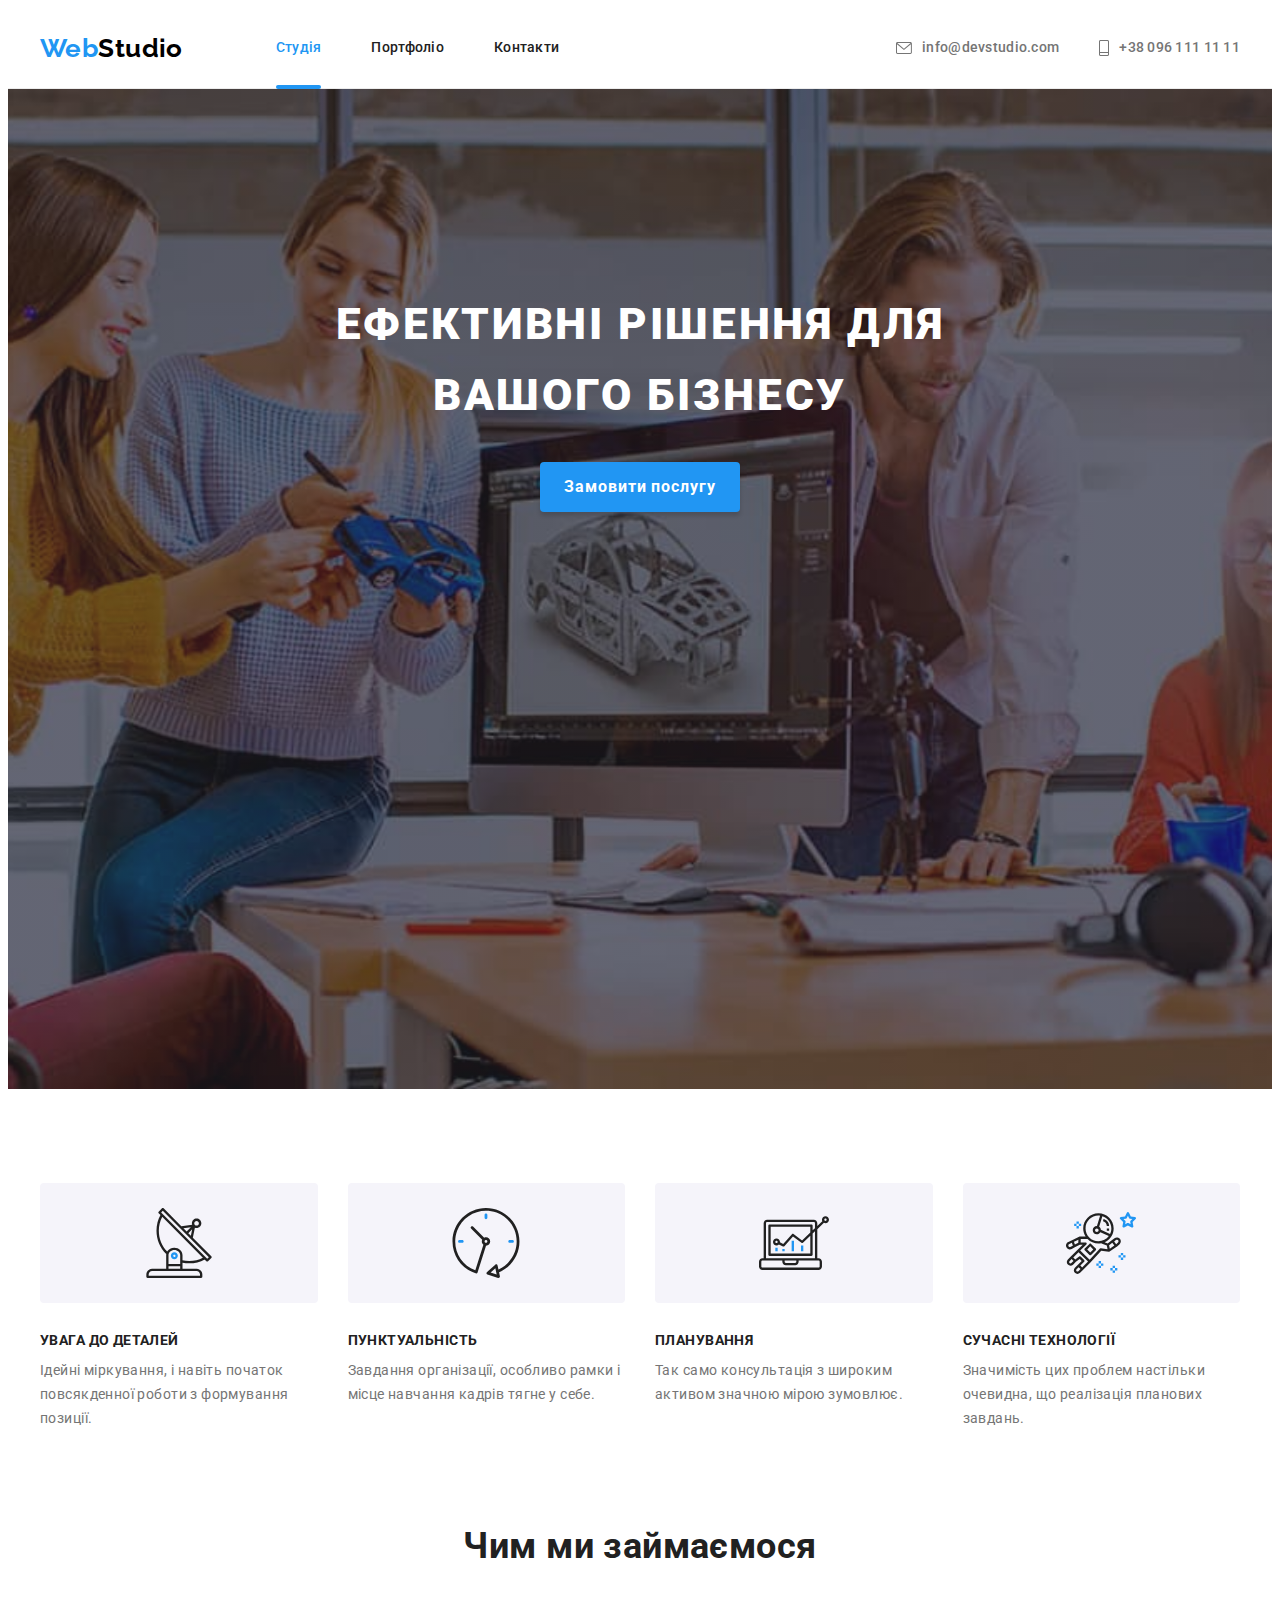
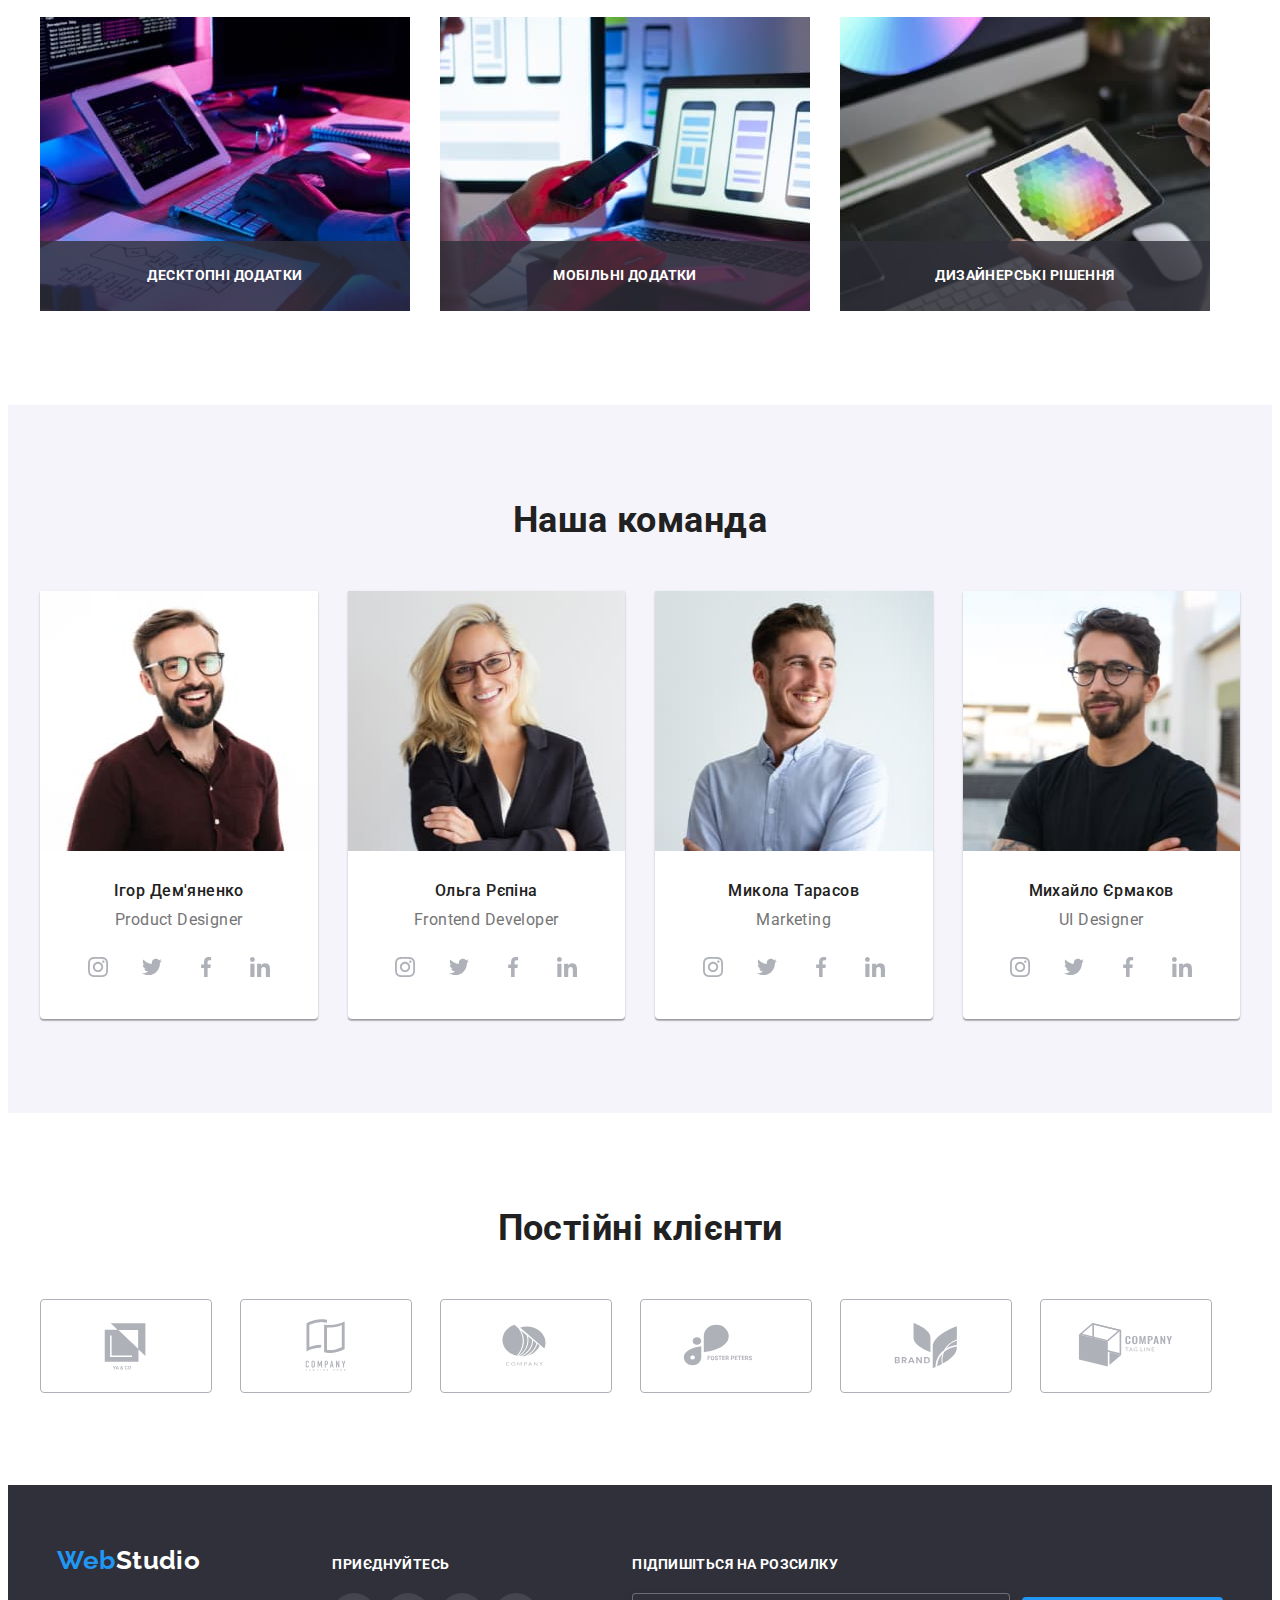
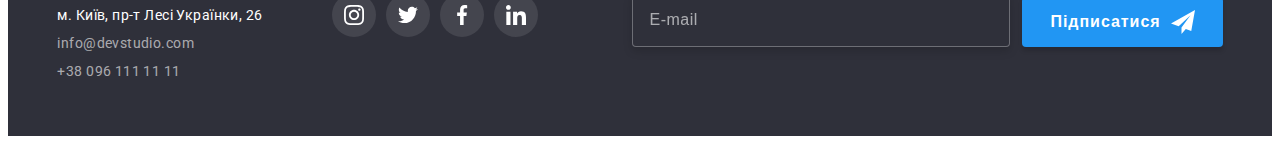
==== commit b1fd2548: "Виправив помилки" ====
--- a/index.html
+++ b/index.html
@@ -44,7 +44,7 @@
 				<ul class="site-contacts list">
 					<li class="site-contacts__item">
 						<a href="mailto:info@devstudio.com" class="site-contacts__link">
-							<svg class="site-contacts__icon" width="16" height="16" >
+							<svg class="site-contacts__icon" width="16" height="12" >
 								<use href="./images/symbol-defs.svg#icon-envelope"></use>
 							</svg>
 							info@devstudio.com
@@ -52,8 +52,8 @@
 					</li>
 					<li class="site-contacts__item">
 						<a href="tel:+380961111111" class="site-contacts__link">
-							<svg class="site-contacts__icon" width="16" height="16" >
-								<use href="./images/symbol-defs.svg#icon-smartphone"></use>
+							<svg class="site-contacts__icon" width="10" height="16" >
+								<use href="./images/symbol-defs.svg#icon-vector"></use>
 							</svg>
 							+38 096 111 11 11
 						</a>
--- a/css/main.min.css
+++ b/css/main.min.css
@@ -1 +1 @@
-:root{--primary-text-color: #212121;--title-text-color: #FFFFFF;--accent-color: #2196F3;--paragraph-text-color: #757575;--logo-color: #000000;--secondary-background-color: #2F303A;--hover-button-color: #188CE8;--secondary-title-text-color: #F5F4FA}body{color:var(--primary-text-color);background-color:var(--title-text-color);font-family:"Roboto",sans-serif;font-size:14px;letter-spacing:.03em}body.modal-open{overflow:hidden}img{display:block;max-width:100%;height:auto}.list{list-style:none;margin:0;padding:0}h1,h2,h3,h4,h5,h6,p{margin-top:0;margin-bottom:0}.address__list{margin-bottom:60px}.address__item+.address__item{margin-top:9px}.address__street{color:var(--title-text-color);line-height:1.71;font-style:normal;text-decoration:none}.address__link{color:rgba(255,255,255,.6);font-weight:400;line-height:1.71;font-style:normal;text-decoration:none}.address__link:hover,.address__link:focus{color:var(--accent-color);fill:currentColor}.backdrop{position:fixed;z-index:2;top:0;left:0;width:100%;height:100%;background-color:rgba(0,0,0,.2);opacity:1;-webkit-transition:opacity 250ms cubic-bezier(0.4, 0, 0.2, 1);transition:opacity 250ms cubic-bezier(0.4, 0, 0.2, 1);overflow-y:scroll}.backdrop.is-hidden{visibility:hidden;opacity:0;pointer-events:none}@media(min-width: 768px){.card-list{display:-webkit-box;display:-ms-flexbox;display:flex;-ms-flex-wrap:wrap;flex-wrap:wrap;gap:30px}}.card-list__item{max-width:450px;padding-bottom:30px;-webkit-box-shadow:0px 1px 3px rgba(0,0,0,.12),0px 1px 1px rgba(0,0,0,.14),0px 2px 1px rgba(0,0,0,.2);box-shadow:0px 1px 3px rgba(0,0,0,.12),0px 1px 1px rgba(0,0,0,.14),0px 2px 1px rgba(0,0,0,.2);border-radius:0px 0px 4px 4px;background-color:var(--title-text-color);text-align:center}@media(min-width: 768px){.card-list__item{-ms-flex-preferred-size:calc((100% - 30px)/2);flex-basis:calc((100% - 30px)/2)}}.card-list__item:not(:last-child){margin-bottom:30px}@media(min-width: 768px){.card-list__item:not(:last-child){margin-bottom:0}}.card-list__img{width:100%;height:100%;margin-bottom:30px}@media screen and (min-width: 768px){.card-list__img{height:374px}}.card-list__title{margin-bottom:10px;font-weight:500;font-size:16px;line-height:1.19}.card-list__paragraph{margin-bottom:16px;color:var(--paragraph-text-color);font-size:16px;line-height:1.19}.clients-card{display:-webkit-box;display:-ms-flexbox;display:flex;-ms-flex-wrap:wrap;flex-wrap:wrap;gap:30px}.clients-card__item{-ms-flex-preferred-size:calc((100% - 30px)/2);flex-basis:calc((100% - 30px)/2);height:92px}@media(min-width: 786px){.clients-card__item{-ms-flex-preferred-size:calc((100% - 60px)/3);flex-basis:calc((100% - 60px)/3)}}.clients-card__svg{display:-webkit-box;display:-ms-flexbox;display:flex;-webkit-box-align:center;-ms-flex-align:center;align-items:center;-webkit-box-pack:center;-ms-flex-pack:center;justify-content:center;border:1px solid #afb1b8;width:100%;height:100%;border-radius:4px;fill:#afb1b8;-webkit-transition:border 250ms cubic-bezier(0.4, 0, 0.2, 1),fill 250ms cubic-bezier(0.4, 0, 0.2, 1);transition:border 250ms cubic-bezier(0.4, 0, 0.2, 1),fill 250ms cubic-bezier(0.4, 0, 0.2, 1)}.clients-card__svg:hover,.clients-card__svg:focus{border:1px solid var(--accent-color);fill:var(--accent-color)}.content-form{text-align:center}@media(min-width: 768px){.feature-list{display:-webkit-box;display:-ms-flexbox;display:flex;-ms-flex-wrap:wrap;flex-wrap:wrap;gap:30px}}.feature-list__item{max-width:450px}@media(min-width: 768px){.feature-list__item{-ms-flex-preferred-size:calc((100% - 30px)/2);flex-basis:calc((100% - 30px)/2)}}.feature-list__item:not(:last-child){margin-bottom:30px}.feature-list__svg{display:-webkit-box;display:-ms-flexbox;display:flex;-webkit-box-align:center;-ms-flex-align:center;align-items:center;-webkit-box-pack:center;-ms-flex-pack:center;justify-content:center;background-color:var(--secondary-title-text-color);height:120px;margin-bottom:30px;border-radius:4px}.feature-list__title{margin-top:0;margin-bottom:10px;font-size:14px;line-height:1.14;text-transform:uppercase}.feature-list__paragraph{color:var(--paragraph-text-color);line-height:1.71;letter-spacing:.03em}.filters{display:-webkit-box;display:-ms-flexbox;display:flex;gap:8px;-webkit-box-pack:center;-ms-flex-pack:center;justify-content:center;margin-bottom:50px}.filters__button{border-radius:4px;border:none;padding:6px 22px;font-family:inherit;font-weight:500;font-size:16px;line-height:1.62;cursor:pointer;-webkit-transition:border-radius 250ms cubic-bezier(0.4, 0, 0.2, 1),color 250ms cubic-bezier(0.4, 0, 0.2, 1),background-color 250ms cubic-bezier(0.4, 0, 0.2, 1),-webkit-box-shadow 250ms cubic-bezier(0.4, 0, 0.2, 1);transition:border-radius 250ms cubic-bezier(0.4, 0, 0.2, 1),color 250ms cubic-bezier(0.4, 0, 0.2, 1),background-color 250ms cubic-bezier(0.4, 0, 0.2, 1),-webkit-box-shadow 250ms cubic-bezier(0.4, 0, 0.2, 1);transition:box-shadow 250ms cubic-bezier(0.4, 0, 0.2, 1),border-radius 250ms cubic-bezier(0.4, 0, 0.2, 1),color 250ms cubic-bezier(0.4, 0, 0.2, 1),background-color 250ms cubic-bezier(0.4, 0, 0.2, 1);transition:box-shadow 250ms cubic-bezier(0.4, 0, 0.2, 1),border-radius 250ms cubic-bezier(0.4, 0, 0.2, 1),color 250ms cubic-bezier(0.4, 0, 0.2, 1),background-color 250ms cubic-bezier(0.4, 0, 0.2, 1),-webkit-box-shadow 250ms cubic-bezier(0.4, 0, 0.2, 1)}.filters__button:hover,.filters__button:focus{-webkit-box-shadow:0px 3px 1px rgba(0,0,0,.1),0px 1px 2px rgba(0,0,0,.08),0px 2px 2px rgba(0,0,0,.12);box-shadow:0px 3px 1px rgba(0,0,0,.1),0px 1px 2px rgba(0,0,0,.08),0px 2px 2px rgba(0,0,0,.12);border-radius:4px;color:var(--title-text-color);background-color:var(--accent-color)}.footer{padding-top:60px;padding-bottom:60px;background-color:var(--secondary-background-color)}.side-left{text-align:center}.form-button{display:block;margin:0 auto;padding:10px 52px;background:var(--accent-color);-webkit-box-shadow:0px 4px 4px rgba(0,0,0,.15);box-shadow:0px 4px 4px rgba(0,0,0,.15);border-radius:4px;border:none;font-family:inherit;font-weight:700;font-size:16px;line-height:1.88;text-align:center;letter-spacing:.06em;cursor:pointer;color:var(--title-text-color);-webkit-transition:background-color 250ms cubic-bezier(0.4, 0, 0.2, 1);transition:background-color 250ms cubic-bezier(0.4, 0, 0.2, 1)}.form-button:hover{background-color:var(--hover-button-color)}.form-label{display:block;margin-bottom:10px}.form-label__input{width:100%;height:40px;border:1px solid rgba(33,33,33,.2);border-radius:4px;padding:12px 0 12px 42px;outline:none;cursor:pointer;-webkit-transition:border 250ms cubic-bezier(0.4, 0, 0.2, 1);transition:border 250ms cubic-bezier(0.4, 0, 0.2, 1)}.form-label:focus-within .form-label__input{border:1px solid var(--accent-color);border-radius:4px}.form-label__icon{position:absolute;top:50%;left:0;left:12px;-webkit-transform:translateY(-50%);transform:translateY(-50%);-webkit-transition:fill 250ms cubic-bezier(0.4, 0, 0.2, 1);transition:fill 250ms cubic-bezier(0.4, 0, 0.2, 1)}.form-label:focus-within .form-label__icon{fill:var(--accent-color)}.form-label__name{display:block;margin-bottom:4px;font-size:12px;line-height:1.16;letter-spacing:.01em;color:var(--paragraph-text-color)}.modal__form-label{display:block;margin-bottom:20px}.form-label__textarea{width:100%;height:120px;padding:12px 16px;resize:none;cursor:pointer;font-size:12px;border:1px solid rgba(33,33,33,.2);border-radius:4px;outline:none}.form-label__textarea::-webkit-input-placeholder{font-size:12px;line-height:1.16;letter-spacing:.01em;color:rgba(117,117,117,.5)}.form-label__textarea::-moz-placeholder{font-size:12px;line-height:1.16;letter-spacing:.01em;color:rgba(117,117,117,.5)}.form-label__textarea:-ms-input-placeholder{font-size:12px;line-height:1.16;letter-spacing:.01em;color:rgba(117,117,117,.5)}.form-label__textarea::-ms-input-placeholder{font-size:12px;line-height:1.16;letter-spacing:.01em;color:rgba(117,117,117,.5)}.form-label__textarea::placeholder{font-size:12px;line-height:1.16;letter-spacing:.01em;color:rgba(117,117,117,.5)}.form-label__field{position:relative}.header{border-bottom:1px solid #ececec}.header__content{height:60px;display:-webkit-box;display:-ms-flexbox;display:flex;-webkit-box-align:center;-ms-flex-align:center;align-items:center}@media(min-width: 786px){.header__content{height:80px}}.header__nav-content{display:-webkit-box;display:-ms-flexbox;display:flex;-webkit-box-align:center;-ms-flex-align:center;align-items:center}.hero{text-align:center}.hero__thumb{padding-top:118px;padding-bottom:60px;max-width:480px;min-height:400px;margin-left:auto;margin-right:auto;background-image:-webkit-gradient(linear, left top, right top, from(rgba(47, 48, 58, 0.4)), to(rgba(47, 48, 58, 0.4))),url("../images/hero-mobile.jpg");background-image:linear-gradient(to right, rgba(47, 48, 58, 0.4), rgba(47, 48, 58, 0.4)),url("../images/hero-mobile.jpg");background-repeat:no-repeat;background-size:cover;background-position:center}@media(min-device-pixel-ratio: 2),(-webkit-min-device-pixel-ratio: 2),(min-resolution: 192dpi),(min-resolution: 2dppx){.hero__thumb{background-image:-webkit-gradient(linear, left top, right top, from(rgba(47, 48, 58, 0.4)), to(rgba(47, 48, 58, 0.4))),url("../images/hero-mobile@2x.jpg");background-image:linear-gradient(to right, rgba(47, 48, 58, 0.4), rgba(47, 48, 58, 0.4)),url("../images/hero-mobile@2x.jpg")}}@media screen and (min-width: 577px){.hero__thumb{max-width:768px;padding:118px 60px;background-image:-webkit-gradient(linear, left top, right top, from(rgba(47, 48, 58, 0.4)), to(rgba(47, 48, 58, 0.4))),url("../images/hero-tablet.jpg");background-image:linear-gradient(to right, rgba(47, 48, 58, 0.4), rgba(47, 48, 58, 0.4)),url("../images/hero-tablet.jpg");background-size:cover}}@media screen and (min-width: 577px)and (min-device-pixel-ratio: 2),screen and (min-width: 577px)and (-webkit-min-device-pixel-ratio: 2),screen and (min-width: 577px)and (min-resolution: 192dpi),screen and (min-width: 577px)and (min-resolution: 2dppx){.hero__thumb{background-image:-webkit-gradient(linear, left top, right top, from(rgba(47, 48, 58, 0.4)), to(rgba(47, 48, 58, 0.4))),url("../images/hero-tablet@2x.jpg");background-image:linear-gradient(to right, rgba(47, 48, 58, 0.4), rgba(47, 48, 58, 0.4)),url("../images/hero-tablet@2x.jpg")}}@media screen and (min-width: 961px){.hero__thumb{max-width:1600px;min-height:600px;padding:200px 0;background-image:-webkit-gradient(linear, left top, right top, from(rgba(47, 48, 58, 0.4)), to(rgba(47, 48, 58, 0.4))),url("../images/hero-desktop.jpg");background-image:linear-gradient(to right, rgba(47, 48, 58, 0.4), rgba(47, 48, 58, 0.4)),url("../images/hero-desktop.jpg");background-size:cover}}@media screen and (min-width: 961px)and (min-device-pixel-ratio: 2),screen and (min-width: 961px)and (-webkit-min-device-pixel-ratio: 2),screen and (min-width: 961px)and (min-resolution: 192dpi),screen and (min-width: 961px)and (min-resolution: 2dppx){.hero__thumb{background-image:-webkit-gradient(linear, left top, right top, from(rgba(47, 48, 58, 0.4)), to(rgba(47, 48, 58, 0.4))),url("../images/hero-desktop@2x.jpg");background-image:linear-gradient(to right, rgba(47, 48, 58, 0.4), rgba(47, 48, 58, 0.4)),url("../images/hero-desktop@2x.jpg")}}.hero__title{font-weight:900;font-size:26px;line-height:1.62;color:var(--title-text-color);margin-bottom:30px;text-align:center;letter-spacing:.06em;text-transform:uppercase}.hero__button{-webkit-box-shadow:0px 4px 4px rgba(0,0,0,.15);box-shadow:0px 4px 4px rgba(0,0,0,.15);border-radius:4px;border:none;padding:10px 24px;color:var(--title-text-color);background-color:var(--accent-color);font-family:inherit;font-weight:700;font-size:16px;line-height:1.88;text-align:center;letter-spacing:.06em;cursor:pointer;-webkit-transition:background-color 250ms cubic-bezier(0.4, 0, 0.2, 1);transition:background-color 250ms cubic-bezier(0.4, 0, 0.2, 1)}.hero__button:hover,.hero__button:focus{background-color:var(--hover-button-color)}.label-checkbox{display:-webkit-box;display:-ms-flexbox;display:flex;-webkit-box-align:center;-ms-flex-align:center;align-items:center;-webkit-box-pack:center;-ms-flex-pack:center;justify-content:center;margin-bottom:30px}.label-checkbox__input{-webkit-appearance:none;-moz-appearance:none;appearance:none;position:absolute}.label-checkbox__icon-check{margin-right:6px;fill:rgba(0,0,0,0);border-radius:2px;border:2px solid var(--primary-text-color);-webkit-transition:background-color 250ms cubic-bezier(0.4, 0, 0.2, 1),border-color 250ms cubic-bezier(0.4, 0, 0.2, 1);transition:background-color 250ms cubic-bezier(0.4, 0, 0.2, 1),border-color 250ms cubic-bezier(0.4, 0, 0.2, 1)}.label-checkbox__input:checked+.label-checkbox__icon-check{fill:var(--title-text-color);background-color:var(--accent-color);border-color:var(--accent-color);background-origin:border-box}.label-checkbox__text{line-height:1.71;letter-spacing:.03em;color:var(--paragraph-text-color)}.label-checkbox__link{margin-left:4px;line-height:1.71;letter-spacing:.03em;-webkit-text-decoration-line:underline;text-decoration-line:underline;-webkit-text-decoration-skip-ink:none;text-decoration-skip-ink:none;color:var(--accent-color)}.label-footer__text{display:block;margin-bottom:20px;font-size:14px;font-weight:700;line-height:1.14;letter-spacing:.03em;text-transform:uppercase;color:var(--title-text-color)}.label-footer__input{width:100%;height:50px;padding-left:16px;margin-bottom:20px;cursor:pointer;border:1px solid rgba(255,255,255,.3);-webkit-filter:drop-shadow(0px 4px 4px rgba(0, 0, 0, 0.15));filter:drop-shadow(0px 4px 4px rgba(0, 0, 0, 0.15));border-radius:4px;outline:none;background-color:var(--secondary-background-color);color:var(--title-text-color)}.label-footer__input::-webkit-input-placeholder{font-size:16px;line-height:1.25;letter-spacing:.03em;color:rgba(255,255,255,.6)}.label-footer__input::-moz-placeholder{font-size:16px;line-height:1.25;letter-spacing:.03em;color:rgba(255,255,255,.6)}.label-footer__input:-ms-input-placeholder{font-size:16px;line-height:1.25;letter-spacing:.03em;color:rgba(255,255,255,.6)}.label-footer__input::-ms-input-placeholder{font-size:16px;line-height:1.25;letter-spacing:.03em;color:rgba(255,255,255,.6)}.label-footer__input::placeholder{font-size:16px;line-height:1.25;letter-spacing:.03em;color:rgba(255,255,255,.6)}.button-footer{padding:10px 28px;margin:0 auto;background:var(--accent-color);-webkit-box-shadow:0px 4px 4px rgba(0,0,0,.15);box-shadow:0px 4px 4px rgba(0,0,0,.15);border-radius:4px;border:none;font-weight:700;font-size:16px;line-height:1.88;height:50px;display:-webkit-box;display:-ms-flexbox;display:flex;-webkit-box-align:center;-ms-flex-align:center;align-items:center;-ms-flex-item-align:end;align-self:flex-end;text-align:center;letter-spacing:.06em;cursor:pointer;color:var(--title-text-color);-webkit-transition:background-color 250ms cubic-bezier(0.4, 0, 0.2, 1);transition:background-color 250ms cubic-bezier(0.4, 0, 0.2, 1)}.button-footer:hover{background-color:var(--hover-button-color)}.icon-send{margin-left:10px}.logo{font-family:"Raleway";font-weight:700;font-size:26px;line-height:1.19;text-decoration:none}.logo__web{color:var(--accent-color)}.logo__studio{color:var(--logo-color)}.logo__studio--footer{color:var(--title-text-color)}.logo--footer{display:block;margin-bottom:28px}.modal{position:absolute;top:93px;left:50%;padding:40px;max-width:450px;width:100%;-webkit-transform:translateX(-50%);transform:translateX(-50%);background-color:var(--title-text-color);-webkit-box-shadow:0px 1px 3px rgba(0,0,0,.12),0px 1px 1px rgba(0,0,0,.14),0px 2px 1px rgba(0,0,0,.2);box-shadow:0px 1px 3px rgba(0,0,0,.12),0px 1px 1px rgba(0,0,0,.14),0px 2px 1px rgba(0,0,0,.2);border-radius:4px;-webkit-transition:-webkit-transform 250ms cubic-bezier(0.4, 0, 0.2, 1);transition:-webkit-transform 250ms cubic-bezier(0.4, 0, 0.2, 1);transition:transform 250ms cubic-bezier(0.4, 0, 0.2, 1);transition:transform 250ms cubic-bezier(0.4, 0, 0.2, 1), -webkit-transform 250ms cubic-bezier(0.4, 0, 0.2, 1)}@media screen and (min-width: 768px){.modal{top:50%;-webkit-transform:translate(-50%, -50%);transform:translate(-50%, -50%)}}@media screen and (min-width: 1200px){.modal{max-width:528px;-webkit-transform:translate(-50%, -50%) scale(1) rotateZ(360deg);transform:translate(-50%, -50%) scale(1) rotateZ(360deg)}}.backdrop--hidden .modal{position:absolute;top:50%;left:50%;-webkit-transform:translate(-50%, -50%) scale(0) rotateZ(0deg);transform:translate(-50%, -50%) scale(0) rotateZ(0deg)}.modal__button{position:absolute;top:8px;right:8px;display:-webkit-box;display:-ms-flexbox;display:flex;-webkit-box-pack:center;-ms-flex-pack:center;justify-content:center;-webkit-box-align:center;-ms-flex-align:center;align-items:center;width:30px;height:30px;border-radius:50%;border:none;cursor:pointer;background-color:var(--title-text-color);border:1px solid rgba(0,0,0,.1);fill:#000}.modal__button:hover{fill:var(--accent-color)}.modal__title{margin-bottom:12px;font-size:20px;line-height:1.15;text-align:center;letter-spacing:.03em;color:var(--primary-text-color)}.mobile-menu{position:fixed;top:0;left:0;width:100vw;height:100vh;background-color:var(--title-text-color);padding:48px 40px;-webkit-transform:translateX(100%);transform:translateX(100%);-webkit-transition:-webkit-transform 250ms cubic-bezier(0.4, 0, 0.2, 1);transition:-webkit-transform 250ms cubic-bezier(0.4, 0, 0.2, 1);transition:transform 250ms cubic-bezier(0.4, 0, 0.2, 1);transition:transform 250ms cubic-bezier(0.4, 0, 0.2, 1), -webkit-transform 250ms cubic-bezier(0.4, 0, 0.2, 1);overflow-y:scroll;z-index:999}@media(min-width: 768px){.mobile-menu{display:none}}.mobile-menu.is-open{-webkit-transform:translateX(0);transform:translateX(0)}.mobile-menu__button-close{position:absolute;top:10px;right:15px;display:-webkit-box;display:-ms-flexbox;display:flex;-webkit-box-pack:center;-ms-flex-pack:center;justify-content:center;-webkit-box-align:center;-ms-flex-align:center;align-items:center;background-color:rgba(0,0,0,0);border:none}.mobile-menu__button-close:hover{fill:var(--accent-color)}.mobile-menu__button-open{display:-webkit-box;display:-ms-flexbox;display:flex;-webkit-box-pack:center;-ms-flex-pack:center;justify-content:center;-webkit-box-align:center;-ms-flex-align:center;align-items:center;position:absolute;top:10px;right:15px;margin-left:auto;padding:0;background-color:rgba(0,0,0,0);border:none;cursor:pointer}.mobile-menu__button-open:hover{fill:var(--accent-color)}@media(min-width: 768px){.mobile-menu__button-open{display:none}}.mobile-nav{margin-bottom:auto}.mobile-nav__item{margin-bottom:32px}.mobile-nav__link{font-weight:500;font-size:40px;line-height:1.175;letter-spacing:.02em;color:var(--primary-text-color);text-decoration:none}.mobile-nav__link:hover{color:var(--accent-color)}.mobile-contacts{margin-bottom:64px}.mobile-contacts__item{margin-bottom:32px}.mobile-contacts__link{display:-webkit-box;display:-ms-flexbox;display:flex;-webkit-box-align:center;-ms-flex-align:center;align-items:center;gap:10px;color:var(--paragraph-text-color);fill:currentColor;font-weight:500;font-size:24px;line-height:1.14;letter-spacing:.02em;text-decoration:none;-webkit-transition:color 250ms cubic-bezier(0.4, 0, 0.2, 1),fill 250ms cubic-bezier(0.4, 0, 0.2, 1);transition:color 250ms cubic-bezier(0.4, 0, 0.2, 1),fill 250ms cubic-bezier(0.4, 0, 0.2, 1)}.mobile-contacts__link:hover,.mobile-contacts__link:focus{color:var(--accent-color);fill:currentColor}.mobile-network{display:-webkit-box;display:-ms-flexbox;display:flex;gap:20px}.mobile-network__link{font-weight:500;font-size:18px;line-height:1.22;letter-spacing:.02em;text-decoration:none;color:var(--accent-color)}.network{display:-webkit-box;display:-ms-flexbox;display:flex;gap:10px;-webkit-box-pack:center;-ms-flex-pack:center;justify-content:center}.network__item{width:44px;height:44px}.network__svg{display:-webkit-box;display:-ms-flexbox;display:flex;-webkit-box-align:center;-ms-flex-align:center;align-items:center;-webkit-box-pack:center;-ms-flex-pack:center;justify-content:center;border-radius:50%;width:100%;height:100%;fill:#afb1b8;-webkit-transition:background-color 250ms cubic-bezier(0.4, 0, 0.2, 1),fill 250ms cubic-bezier(0.4, 0, 0.2, 1);transition:background-color 250ms cubic-bezier(0.4, 0, 0.2, 1),fill 250ms cubic-bezier(0.4, 0, 0.2, 1)}.network__svg:hover,.network__svg:focus{fill:var(--title-text-color);background-color:var(--accent-color)}.network__svg--background{background:rgba(255,255,255,.1);fill:var(--title-text-color)}.network__svg--background:hover,.network__svg--background:focus{background-color:var(--accent-color)}.side-centre__network{margin-bottom:60px}@media(max-width: 1199px){.servises{display:none}}.occupation-list__item{width:370px}.occupation-list__thumb{position:relative}.occupation-list__description{position:absolute;bottom:0;left:0;width:100%;background-color:rgba(47,48,58,.8);padding:27px 0;font-weight:700;line-height:1.14;text-align:center;letter-spacing:.03em;text-transform:uppercase;color:var(--title-text-color)}.project{display:-webkit-box;display:-ms-flexbox;display:flex;-ms-flex-wrap:wrap;flex-wrap:wrap;gap:30px}.project__item{width:370px;-webkit-transition:-webkit-box-shadow 250ms cubic-bezier(0.4, 0, 0.2, 1);transition:-webkit-box-shadow 250ms cubic-bezier(0.4, 0, 0.2, 1);transition:box-shadow 250ms cubic-bezier(0.4, 0, 0.2, 1);transition:box-shadow 250ms cubic-bezier(0.4, 0, 0.2, 1), -webkit-box-shadow 250ms cubic-bezier(0.4, 0, 0.2, 1)}.project__item:hover,.project__item:focus{-webkit-box-shadow:0px 1px 1px rgba(0,0,0,.12),0px 4px 4px rgba(0,0,0,.06),1px 4px 6px rgba(0,0,0,.16);box-shadow:0px 1px 1px rgba(0,0,0,.12),0px 4px 4px rgba(0,0,0,.06),1px 4px 6px rgba(0,0,0,.16)}.project__content{padding:20px 24px;border-bottom:1px solid #eee;border-right:1px solid #eee;border-left:1px solid #eee}.project__link{text-decoration:none}.project__title{margin-bottom:4px;color:var(--primary-text-color);font-size:18px;line-height:2;letter-spacing:.06em}.project__description{color:var(--paragraph-text-color);font-size:16px;line-height:1.88}.project__overlay{position:relative;overflow:hidden}.project__text{position:absolute;top:0;left:0;width:100%;height:100%;padding:63px 24px;-webkit-transform:translateY(101%);transform:translateY(101%);-webkit-transition:-webkit-transform 250ms cubic-bezier(0.4, 0, 0.2, 1);transition:-webkit-transform 250ms cubic-bezier(0.4, 0, 0.2, 1);transition:transform 250ms cubic-bezier(0.4, 0, 0.2, 1);transition:transform 250ms cubic-bezier(0.4, 0, 0.2, 1), -webkit-transform 250ms cubic-bezier(0.4, 0, 0.2, 1);font-size:18px;line-height:1.56;letter-spacing:.03em;color:var(--title-text-color);background-color:rgba(33,150,243,.9)}.project__item:hover .project__text{-webkit-transform:translateY(0);transform:translateY(0)}.section{padding-top:60px;padding-bottom:60px}.section.no-padding{padding-top:0}.section__title{margin-bottom:30px;color:var(--primary-text-color);font-size:24px;line-height:1.18;text-align:center}.side-centre{text-align:center}.side-centre__title{margin-bottom:20px;font-size:14px;line-height:1.14;text-transform:uppercase;color:var(--title-text-color)}.site-contacts{display:none}@media(min-width: 786px){.site-contacts{display:-webkit-box;display:-ms-flexbox;display:flex;-webkit-box-orient:vertical;-webkit-box-direction:normal;-ms-flex-direction:column;flex-direction:column;margin-left:auto}}@media(min-width: 1200px){.site-contacts{display:-webkit-box;display:-ms-flexbox;display:flex;gap:40px}}.site-contacts__item:not(:last-child){margin-bottom:10px}.site-contacts__link{display:-webkit-box;display:-ms-flexbox;display:flex;-webkit-box-pack:center;-ms-flex-pack:center;justify-content:center;-webkit-box-align:center;-ms-flex-align:center;align-items:center;color:var(--paragraph-text-color);fill:currentColor;font-weight:500;line-height:1.14;letter-spacing:.02em;text-decoration:none;-webkit-transition:color 250ms cubic-bezier(0.4, 0, 0.2, 1),fill 250ms cubic-bezier(0.4, 0, 0.2, 1);transition:color 250ms cubic-bezier(0.4, 0, 0.2, 1),fill 250ms cubic-bezier(0.4, 0, 0.2, 1)}.site-contacts__link:hover,.site-contacts__link:focus{color:var(--accent-color);fill:currentColor}.site-contacts__icon{margin-right:10px;padding:0}.site-nav{display:none}@media(min-width: 768px){.site-nav{display:-webkit-box;display:-ms-flexbox;display:flex;gap:50px;margin-left:93px}}.site-nav__link{display:block;padding-top:32px;padding-bottom:32px;color:inherit;font-weight:500;line-height:1.14;letter-spacing:.02em;text-decoration:none;-webkit-transition:color 250ms cubic-bezier(0.4, 0, 0.2, 1);transition:color 250ms cubic-bezier(0.4, 0, 0.2, 1)}.site-nav__link:hover,.site-nav__link:focus{color:var(--accent-color)}.site-nav__link--current{color:var(--accent-color);position:relative}.site-nav__link--current::after{display:block;content:"";position:absolute;bottom:-1px;left:0;width:100%;height:4px;background-color:var(--accent-color);border-radius:2px}.team--background{background-color:var(--secondary-title-text-color)}.container{padding-left:15px;padding-right:15px;margin-left:auto;margin-right:auto}@media(min-width: 480px){.container{width:480px}}@media(min-width: 768px){.container{width:768px}}@media(min-width: 1200px){.container{width:1200px}}.visually-hidden{position:absolute;white-space:nowrap;width:1px;height:1px;overflow:hidden;border:0;padding:0;clip:rect(0 0 0 0);-webkit-clip-path:inset(50%);clip-path:inset(50%);margin:-1px}/*# sourceMappingURL=main.min.css.map */+:root{--primary-text-color: #212121;--title-text-color: #FFFFFF;--accent-color: #2196F3;--paragraph-text-color: #757575;--logo-color: #000000;--secondary-background-color: #2F303A;--hover-button-color: #188CE8;--secondary-title-text-color: #F5F4FA}body{color:var(--primary-text-color);background-color:var(--title-text-color);font-family:"Roboto",sans-serif;font-size:14px;letter-spacing:.03em}body.modal-open{overflow:hidden}img{display:block;max-width:100%;height:auto}.list{list-style:none;margin:0;padding:0}h1,h2,h3,h4,h5,h6,p{margin-top:0;margin-bottom:0}@media(max-width: 1199px){.address__list{margin-bottom:60px}}.address__item{height:16px}.address__item+.address__item{margin-top:12px}.address__street{margin-top:12px;color:var(--title-text-color);line-height:1.71;font-style:normal;text-decoration:none}.address__link{color:rgba(255,255,255,.6);font-weight:400;line-height:1.71;font-style:normal;text-decoration:none}.address__link:hover,.address__link:focus{color:var(--accent-color);fill:currentColor}.backdrop{position:fixed;top:0;left:0;width:100%;height:100%;background-color:rgba(0,0,0,.2);padding:93px 15px;overflow-y:scroll;opacity:1;-webkit-transition:opacity 250ms cubic-bezier(0.4, 0, 0.2, 1),visibility 250ms cubic-bezier(0.4, 0, 0.2, 1);transition:opacity 250ms cubic-bezier(0.4, 0, 0.2, 1),visibility 250ms cubic-bezier(0.4, 0, 0.2, 1)}.backdrop.is-hidden{visibility:hidden;opacity:0;pointer-events:none}@media(min-width: 768px){.card-list{display:-webkit-box;display:-ms-flexbox;display:flex;-ms-flex-wrap:wrap;flex-wrap:wrap;gap:30px}}.card-list__item{max-width:450px;padding-bottom:30px;-webkit-box-shadow:0px 1px 3px rgba(0,0,0,.12),0px 1px 1px rgba(0,0,0,.14),0px 2px 1px rgba(0,0,0,.2);box-shadow:0px 1px 3px rgba(0,0,0,.12),0px 1px 1px rgba(0,0,0,.14),0px 2px 1px rgba(0,0,0,.2);border-radius:0px 0px 4px 4px;background-color:var(--title-text-color);text-align:center}@media(min-width: 768px){.card-list__item{-ms-flex-preferred-size:calc((100% - 30px)/2);flex-basis:calc((100% - 30px)/2)}}@media(min-width: 1200px){.card-list__item{-ms-flex-preferred-size:calc((100% - 90px)/4);flex-basis:calc((100% - 90px)/4)}}.card-list__item:not(:last-child){margin-bottom:30px}@media(min-width: 768px){.card-list__item:not(:last-child){margin-bottom:0}}.card-list__img{width:100%;height:100%;margin-bottom:30px}@media screen and (min-width: 768px){.card-list__img{height:374px}}@media screen and (min-width: 1200px){.card-list__img{height:260px}}.card-list__title{margin-bottom:10px;font-weight:500;font-size:16px;line-height:1.19}.card-list__paragraph{margin-bottom:16px;color:var(--paragraph-text-color);font-size:16px;line-height:1.19}.clients-card{display:-webkit-box;display:-ms-flexbox;display:flex;-ms-flex-wrap:wrap;flex-wrap:wrap;gap:30px}.clients-card__item{-ms-flex-preferred-size:calc((100% - 30px)/2);flex-basis:calc((100% - 30px)/2);height:92px}@media(min-width: 768px){.clients-card__item{-ms-flex-preferred-size:calc((100% - 60px)/3);flex-basis:calc((100% - 60px)/3)}}@media(min-width: 1200px){.clients-card__item{-ms-flex-preferred-size:calc((100% - 180px)/6);flex-basis:calc((100% - 180px)/6)}}.clients-card__svg{display:-webkit-box;display:-ms-flexbox;display:flex;-webkit-box-align:center;-ms-flex-align:center;align-items:center;-webkit-box-pack:center;-ms-flex-pack:center;justify-content:center;border:1px solid #afb1b8;width:100%;height:100%;border-radius:4px;fill:#afb1b8;-webkit-transition:border 250ms cubic-bezier(0.4, 0, 0.2, 1),fill 250ms cubic-bezier(0.4, 0, 0.2, 1);transition:border 250ms cubic-bezier(0.4, 0, 0.2, 1),fill 250ms cubic-bezier(0.4, 0, 0.2, 1)}.clients-card__svg:hover,.clients-card__svg:focus{border:1px solid var(--accent-color);fill:var(--accent-color)}@media(max-width: 1199px){.content-form{text-align:center}}@media(min-width: 1200px){.content-form{display:-webkit-box;display:-ms-flexbox;display:flex;gap:12px}}@media(min-width: 768px){.feature-list{display:-webkit-box;display:-ms-flexbox;display:flex;-ms-flex-wrap:wrap;flex-wrap:wrap;gap:30px}}.feature-list__item{max-width:450px}@media(min-width: 768px){.feature-list__item{-ms-flex-preferred-size:calc((100% - 30px)/2);flex-basis:calc((100% - 30px)/2)}}@media(min-width: 1200px){.feature-list__item{-ms-flex-preferred-size:calc((100% - 90px)/4);flex-basis:calc((100% - 90px)/4)}}@media(max-width: 768px){.feature-list__item:not(:last-child){margin-bottom:30px}}.feature-list__svg{display:-webkit-box;display:-ms-flexbox;display:flex;-webkit-box-align:center;-ms-flex-align:center;align-items:center;-webkit-box-pack:center;-ms-flex-pack:center;justify-content:center;background-color:var(--secondary-title-text-color);height:120px;margin-bottom:30px;border-radius:4px}.feature-list__title{margin-top:0;margin-bottom:10px;font-size:14px;line-height:1.14;text-transform:uppercase}@media(max-width: 767px){.feature-list__title{text-align:center}}.feature-list__paragraph{color:var(--paragraph-text-color);line-height:1.71;letter-spacing:.03em}.filters{width:80%;display:-webkit-box;display:-ms-flexbox;display:flex;-ms-flex-wrap:wrap;flex-wrap:wrap;gap:8px;margin-bottom:40px}@media(min-width: 768px){.filters{width:100%;display:-webkit-box;display:-ms-flexbox;display:flex;gap:8px;-webkit-box-pack:center;-ms-flex-pack:center;justify-content:center;margin-bottom:30px}}@media(min-width: 1200px){.filters{margin-bottom:50px}}@media(max-width: 768px){.filters__item{margin-bottom:15px}}.filters__button{border-radius:4px;border:none;padding:6px 22px;font-family:inherit;font-weight:500;font-size:16px;line-height:1.62;background-color:var(--secondary-title-text-color);cursor:pointer;-webkit-transition:border-radius 250ms cubic-bezier(0.4, 0, 0.2, 1),color 250ms cubic-bezier(0.4, 0, 0.2, 1),background-color 250ms cubic-bezier(0.4, 0, 0.2, 1),-webkit-box-shadow 250ms cubic-bezier(0.4, 0, 0.2, 1);transition:border-radius 250ms cubic-bezier(0.4, 0, 0.2, 1),color 250ms cubic-bezier(0.4, 0, 0.2, 1),background-color 250ms cubic-bezier(0.4, 0, 0.2, 1),-webkit-box-shadow 250ms cubic-bezier(0.4, 0, 0.2, 1);transition:box-shadow 250ms cubic-bezier(0.4, 0, 0.2, 1),border-radius 250ms cubic-bezier(0.4, 0, 0.2, 1),color 250ms cubic-bezier(0.4, 0, 0.2, 1),background-color 250ms cubic-bezier(0.4, 0, 0.2, 1);transition:box-shadow 250ms cubic-bezier(0.4, 0, 0.2, 1),border-radius 250ms cubic-bezier(0.4, 0, 0.2, 1),color 250ms cubic-bezier(0.4, 0, 0.2, 1),background-color 250ms cubic-bezier(0.4, 0, 0.2, 1),-webkit-box-shadow 250ms cubic-bezier(0.4, 0, 0.2, 1)}.filters__button:hover,.filters__button:focus{-webkit-box-shadow:0px 3px 1px rgba(0,0,0,.1),0px 1px 2px rgba(0,0,0,.08),0px 2px 2px rgba(0,0,0,.12);box-shadow:0px 3px 1px rgba(0,0,0,.1),0px 1px 2px rgba(0,0,0,.08),0px 2px 2px rgba(0,0,0,.12);border-radius:4px;color:var(--title-text-color);background-color:var(--accent-color)}.footer{padding-top:60px;padding-bottom:60px;background-color:var(--secondary-background-color)}@media(max-width: 1199px){.footer{text-align:center}}@media(min-width: 768px){.footer__arrangement{display:-webkit-box;display:-ms-flexbox;display:flex;-ms-flex-wrap:wrap;flex-wrap:wrap;-webkit-box-pack:center;-ms-flex-pack:center;justify-content:center;-webkit-box-align:baseline;-ms-flex-align:baseline;align-items:baseline}}@media(min-width: 1200px){.footer__arrangement{-ms-flex-wrap:nowrap;flex-wrap:nowrap}}@media(max-width: 1199px){.side-left{text-align:center}}@media(min-width: 768px){.side-left{margin-right:165px}}@media(min-width: 1200px){.side-left{margin-right:70px}}@media(max-width: 1199px){.side-centre{text-align:center}}@media(min-width: 1200px){.side-centre{margin-right:94px}}.side-centre__title{margin-bottom:20px;font-size:14px;line-height:1.14;text-transform:uppercase;color:var(--title-text-color)}.form-button{display:block;margin:0 auto;padding:10px 52px;background:var(--accent-color);-webkit-box-shadow:0px 4px 4px rgba(0,0,0,.15);box-shadow:0px 4px 4px rgba(0,0,0,.15);border-radius:4px;border:none;font-family:inherit;font-weight:700;font-size:16px;line-height:1.88;text-align:center;letter-spacing:.06em;cursor:pointer;color:var(--title-text-color);-webkit-transition:background-color 250ms cubic-bezier(0.4, 0, 0.2, 1);transition:background-color 250ms cubic-bezier(0.4, 0, 0.2, 1)}.form-button:hover{background-color:var(--hover-button-color)}.form-label{display:block;margin-bottom:10px}.form-label__input{width:100%;height:40px;border:1px solid rgba(33,33,33,.2);border-radius:4px;padding:12px 0 12px 42px;outline:none;cursor:pointer;-webkit-transition:border 250ms cubic-bezier(0.4, 0, 0.2, 1);transition:border 250ms cubic-bezier(0.4, 0, 0.2, 1)}.form-label:focus-within .form-label__input{border:1px solid var(--accent-color);border-radius:4px}.form-label__icon{position:absolute;top:50%;left:0;left:12px;-webkit-transform:translateY(-50%);transform:translateY(-50%);-webkit-transition:fill 250ms cubic-bezier(0.4, 0, 0.2, 1);transition:fill 250ms cubic-bezier(0.4, 0, 0.2, 1)}.form-label:focus-within .form-label__icon{fill:var(--accent-color)}.form-label__name{display:block;margin-bottom:4px;font-size:12px;line-height:1.16;letter-spacing:.01em;color:var(--paragraph-text-color)}.modal__form-label{display:block;margin-bottom:20px}.form-label__textarea{width:100%;height:120px;padding:12px 16px;resize:none;cursor:pointer;font-size:12px;border:1px solid rgba(33,33,33,.2);border-radius:4px;outline:none}.form-label__textarea::-webkit-input-placeholder{font-size:12px;line-height:1.16;letter-spacing:.01em;color:rgba(117,117,117,.5)}.form-label__textarea::-moz-placeholder{font-size:12px;line-height:1.16;letter-spacing:.01em;color:rgba(117,117,117,.5)}.form-label__textarea:-ms-input-placeholder{font-size:12px;line-height:1.16;letter-spacing:.01em;color:rgba(117,117,117,.5)}.form-label__textarea::-ms-input-placeholder{font-size:12px;line-height:1.16;letter-spacing:.01em;color:rgba(117,117,117,.5)}.form-label__textarea::placeholder{font-size:12px;line-height:1.16;letter-spacing:.01em;color:rgba(117,117,117,.5)}.form-label__field{position:relative}.header{border-bottom:1px solid #ececec}.header__content{position:relative;height:60px;display:-webkit-box;display:-ms-flexbox;display:flex;-webkit-box-align:center;-ms-flex-align:center;align-items:center}@media(min-width: 768px){.header__content{height:80px}}.header__nav-content{display:-webkit-box;display:-ms-flexbox;display:flex;-webkit-box-align:center;-ms-flex-align:center;align-items:center}.hero{text-align:center}.hero__thumb{padding-top:118px;padding-bottom:60px;max-width:480px;min-height:400px;margin-left:auto;margin-right:auto;background-image:-webkit-gradient(linear, left top, right top, from(rgba(47, 48, 58, 0.4)), to(rgba(47, 48, 58, 0.4))),url("../images/hero-mobile.jpg");background-image:linear-gradient(to right, rgba(47, 48, 58, 0.4), rgba(47, 48, 58, 0.4)),url("../images/hero-mobile.jpg");background-repeat:no-repeat;background-size:cover;background-position:center}@media(min-device-pixel-ratio: 2),(-webkit-min-device-pixel-ratio: 2),(min-resolution: 192dpi),(min-resolution: 2dppx){.hero__thumb{background-image:-webkit-gradient(linear, left top, right top, from(rgba(47, 48, 58, 0.4)), to(rgba(47, 48, 58, 0.4))),url("../images/hero-mobile@2x.jpg");background-image:linear-gradient(to right, rgba(47, 48, 58, 0.4), rgba(47, 48, 58, 0.4)),url("../images/hero-mobile@2x.jpg")}}@media screen and (min-width: 577px){.hero__thumb{max-width:768px;padding:118px 60px;background-image:-webkit-gradient(linear, left top, right top, from(rgba(47, 48, 58, 0.4)), to(rgba(47, 48, 58, 0.4))),url("../images/hero-tablet.jpg");background-image:linear-gradient(to right, rgba(47, 48, 58, 0.4), rgba(47, 48, 58, 0.4)),url("../images/hero-tablet.jpg");background-size:cover}}@media screen and (min-width: 577px)and (min-device-pixel-ratio: 2),screen and (min-width: 577px)and (-webkit-min-device-pixel-ratio: 2),screen and (min-width: 577px)and (min-resolution: 192dpi),screen and (min-width: 577px)and (min-resolution: 2dppx){.hero__thumb{background-image:-webkit-gradient(linear, left top, right top, from(rgba(47, 48, 58, 0.4)), to(rgba(47, 48, 58, 0.4))),url("../images/hero-tablet@2x.jpg");background-image:linear-gradient(to right, rgba(47, 48, 58, 0.4), rgba(47, 48, 58, 0.4)),url("../images/hero-tablet@2x.jpg")}}@media screen and (min-width: 961px){.hero__thumb{max-width:1600px;min-height:600px;padding:200px 0;background-image:-webkit-gradient(linear, left top, right top, from(rgba(47, 48, 58, 0.4)), to(rgba(47, 48, 58, 0.4))),url("../images/hero-desktop.jpg");background-image:linear-gradient(to right, rgba(47, 48, 58, 0.4), rgba(47, 48, 58, 0.4)),url("../images/hero-desktop.jpg");background-size:cover}}@media screen and (min-width: 961px)and (min-device-pixel-ratio: 2),screen and (min-width: 961px)and (-webkit-min-device-pixel-ratio: 2),screen and (min-width: 961px)and (min-resolution: 192dpi),screen and (min-width: 961px)and (min-resolution: 2dppx){.hero__thumb{background-image:-webkit-gradient(linear, left top, right top, from(rgba(47, 48, 58, 0.4)), to(rgba(47, 48, 58, 0.4))),url("../images/hero-desktop@2x.jpg");background-image:linear-gradient(to right, rgba(47, 48, 58, 0.4), rgba(47, 48, 58, 0.4)),url("../images/hero-desktop@2x.jpg")}}.hero__title{font-weight:900;font-size:26px;line-height:1.62;color:var(--title-text-color);margin-bottom:30px;text-align:center;letter-spacing:.06em;text-transform:uppercase}@media(min-width: 1200px){.hero__title{font-size:44px}}.hero__button{-webkit-box-shadow:0px 4px 4px rgba(0,0,0,.15);box-shadow:0px 4px 4px rgba(0,0,0,.15);border-radius:4px;border:none;padding:10px 24px;color:var(--title-text-color);background-color:var(--accent-color);font-family:inherit;font-weight:700;font-size:16px;line-height:1.88;text-align:center;letter-spacing:.06em;cursor:pointer;-webkit-transition:background-color 250ms cubic-bezier(0.4, 0, 0.2, 1);transition:background-color 250ms cubic-bezier(0.4, 0, 0.2, 1)}.hero__button:hover,.hero__button:focus{background-color:var(--hover-button-color)}.label-checkbox{position:relative;display:block;margin-bottom:30px;font-size:12px}@media(min-width: 1200px){.label-checkbox{font-size:14px}}.label-checkbox__input{-webkit-appearance:none;-moz-appearance:none;appearance:none;position:absolute}.label-checkbox__icon-check{position:absolute;top:2px;left:-2px;width:16px;height:15px;margin-right:6px;fill:rgba(0,0,0,0);border-radius:2px;border:2px solid var(--primary-text-color);-webkit-transition:background-color 250ms cubic-bezier(0.4, 0, 0.2, 1),border-color 250ms cubic-bezier(0.4, 0, 0.2, 1);transition:background-color 250ms cubic-bezier(0.4, 0, 0.2, 1),border-color 250ms cubic-bezier(0.4, 0, 0.2, 1)}@media(min-width: 1200px){.label-checkbox__icon-check{top:4px}}.label-checkbox__input:checked+.label-checkbox__icon-check{fill:var(--title-text-color);background-color:var(--accent-color);border-color:var(--accent-color);background-origin:border-box}.label-checkbox__text{margin-left:20px;line-height:1.71;letter-spacing:.03em;color:var(--paragraph-text-color)}.label-checkbox__link{margin-left:4px;line-height:1.71;letter-spacing:.03em;-webkit-text-decoration-line:underline;text-decoration-line:underline;-webkit-text-decoration-skip-ink:none;text-decoration-skip-ink:none;color:var(--accent-color)}.label-footer__text{display:block;margin-bottom:20px;font-size:14px;font-weight:700;line-height:1.14;letter-spacing:.03em;text-transform:uppercase;color:var(--title-text-color)}.label-footer__input{width:100%;height:50px;padding-left:16px;margin-bottom:20px;cursor:pointer;border:1px solid rgba(255,255,255,.3);-webkit-filter:drop-shadow(0px 4px 4px rgba(0, 0, 0, 0.15));filter:drop-shadow(0px 4px 4px rgba(0, 0, 0, 0.15));border-radius:4px;outline:none;background-color:var(--secondary-background-color);color:var(--title-text-color)}.label-footer__input::-webkit-input-placeholder{font-size:16px;line-height:1.25;letter-spacing:.03em;color:rgba(255,255,255,.6)}.label-footer__input::-moz-placeholder{font-size:16px;line-height:1.25;letter-spacing:.03em;color:rgba(255,255,255,.6)}.label-footer__input:-ms-input-placeholder{font-size:16px;line-height:1.25;letter-spacing:.03em;color:rgba(255,255,255,.6)}.label-footer__input::-ms-input-placeholder{font-size:16px;line-height:1.25;letter-spacing:.03em;color:rgba(255,255,255,.6)}.label-footer__input::placeholder{font-size:16px;line-height:1.25;letter-spacing:.03em;color:rgba(255,255,255,.6)}@media(min-width: 768px){.label-footer__input{width:450px}}@media(min-width: 1200px){.label-footer__input{margin-bottom:0px;width:358px}}.button-footer{padding:10px 28px;margin:0 auto;background:var(--accent-color);-webkit-box-shadow:0px 4px 4px rgba(0,0,0,.15);box-shadow:0px 4px 4px rgba(0,0,0,.15);border-radius:4px;border:none;font-weight:700;font-size:16px;line-height:1.88;height:50px;display:-webkit-box;display:-ms-flexbox;display:flex;-webkit-box-align:center;-ms-flex-align:center;align-items:center;-ms-flex-item-align:end;align-self:flex-end;text-align:center;letter-spacing:.06em;cursor:pointer;color:var(--title-text-color);-webkit-transition:background-color 250ms cubic-bezier(0.4, 0, 0.2, 1);transition:background-color 250ms cubic-bezier(0.4, 0, 0.2, 1)}.button-footer:hover{background-color:var(--hover-button-color)}.icon-send{margin-left:10px}.logo{font-family:"Raleway";font-weight:700;font-size:24px;line-height:1.19;text-decoration:none}@media(min-width: 1200px){.logo{font-size:26px}}.logo__web{color:var(--accent-color)}.logo__studio{color:var(--logo-color)}.logo__studio--footer{color:var(--title-text-color)}.logo--footer{display:block;margin-bottom:28px}.modal{position:absolute;top:93px;left:50%;max-width:450px;width:100%;padding:40px;background-color:var(--title-text-color);-webkit-box-shadow:0px 1px 3px rgba(0,0,0,.12),0px 1px 1px rgba(0,0,0,.14),0px 2px 1px rgba(0,0,0,.2);box-shadow:0px 1px 3px rgba(0,0,0,.12),0px 1px 1px rgba(0,0,0,.14),0px 2px 1px rgba(0,0,0,.2);border-radius:4px;-webkit-transform:translateX(-50%) scale(1);transform:translateX(-50%) scale(1);-webkit-transition:scale 250ms cubic-bezier(0.4, 0, 0.2, 1),-webkit-transform 250ms cubic-bezier(0.4, 0, 0.2, 1);transition:scale 250ms cubic-bezier(0.4, 0, 0.2, 1),-webkit-transform 250ms cubic-bezier(0.4, 0, 0.2, 1);transition:transform 250ms cubic-bezier(0.4, 0, 0.2, 1),scale 250ms cubic-bezier(0.4, 0, 0.2, 1);transition:transform 250ms cubic-bezier(0.4, 0, 0.2, 1),scale 250ms cubic-bezier(0.4, 0, 0.2, 1),-webkit-transform 250ms cubic-bezier(0.4, 0, 0.2, 1)}@media screen and (min-width: 768px){.modal{top:50%;-webkit-transform:translate(-50%, -50%);transform:translate(-50%, -50%)}}@media screen and (min-width: 1200px){.modal{max-width:528px;-webkit-transform:translate(-50%, -50%) scale(1);transform:translate(-50%, -50%) scale(1)}}.backdrop.is-hidden .modal{position:absolute;top:50%;left:50%;-webkit-transform:translateX(-50%, -50%) scale(0);transform:translateX(-50%, -50%) scale(0)}.modal__button{position:absolute;top:8px;right:8px;display:-webkit-box;display:-ms-flexbox;display:flex;-webkit-box-pack:center;-ms-flex-pack:center;justify-content:center;-webkit-box-align:center;-ms-flex-align:center;align-items:center;width:30px;height:30px;border-radius:50%;border:none;cursor:pointer;background-color:var(--title-text-color);border:1px solid rgba(0,0,0,.1);fill:#000}.modal__button:hover{fill:var(--accent-color)}.modal__title{margin-bottom:12px;font-size:20px;line-height:1.15;text-align:center;letter-spacing:.03em;color:var(--primary-text-color)}.mobile-menu{position:fixed;top:0;left:0;width:100vw;height:100vh;background-color:var(--title-text-color);padding:48px 40px;-webkit-transform:translateX(100%);transform:translateX(100%);-webkit-transition:-webkit-transform 250ms cubic-bezier(0.4, 0, 0.2, 1);transition:-webkit-transform 250ms cubic-bezier(0.4, 0, 0.2, 1);transition:transform 250ms cubic-bezier(0.4, 0, 0.2, 1);transition:transform 250ms cubic-bezier(0.4, 0, 0.2, 1), -webkit-transform 250ms cubic-bezier(0.4, 0, 0.2, 1);overflow-y:scroll;z-index:999}@media(min-width: 768px){.mobile-menu{display:none}}.mobile-menu.is-open{-webkit-transform:translateX(0);transform:translateX(0);display:-webkit-box;display:-ms-flexbox;display:flex;-webkit-box-orient:vertical;-webkit-box-direction:normal;-ms-flex-direction:column;flex-direction:column;-webkit-box-pack:center;-ms-flex-pack:center;justify-content:center}.mobile-menu__button-close{position:absolute;top:10px;right:15px;display:-webkit-box;display:-ms-flexbox;display:flex;-webkit-box-pack:center;-ms-flex-pack:center;justify-content:center;-webkit-box-align:center;-ms-flex-align:center;align-items:center;background-color:rgba(0,0,0,0);border:none}.mobile-menu__button-close:hover{fill:var(--accent-color)}.mobile-menu__button-open{display:-webkit-box;display:-ms-flexbox;display:flex;-webkit-box-pack:center;-ms-flex-pack:center;justify-content:center;-webkit-box-align:center;-ms-flex-align:center;align-items:center;position:absolute;top:10px;right:15px;margin-left:auto;padding:0;background-color:rgba(0,0,0,0);border:none;cursor:pointer}.mobile-menu__button-open:hover{fill:var(--accent-color)}@media(min-width: 768px){.mobile-menu__button-open{display:none}}.mobile-nav{margin-bottom:auto}.mobile-nav__item{margin-bottom:32px}.mobile-nav__link{font-weight:500;font-size:40px;line-height:1.175;letter-spacing:.02em;color:var(--primary-text-color);text-decoration:none}.mobile-nav__link:hover{color:var(--accent-color)}.mobile-contacts{margin-bottom:64px}.mobile-contacts__item{margin-bottom:32px}.mobile-contacts__link{display:-webkit-box;display:-ms-flexbox;display:flex;-webkit-box-align:center;-ms-flex-align:center;align-items:center;gap:10px;color:var(--paragraph-text-color);fill:currentColor;font-weight:500;font-size:24px;line-height:1.14;letter-spacing:.02em;text-decoration:none;-webkit-transition:color 250ms cubic-bezier(0.4, 0, 0.2, 1),fill 250ms cubic-bezier(0.4, 0, 0.2, 1);transition:color 250ms cubic-bezier(0.4, 0, 0.2, 1),fill 250ms cubic-bezier(0.4, 0, 0.2, 1)}.mobile-contacts__link:hover,.mobile-contacts__link:focus{color:var(--accent-color);fill:currentColor}.mobile-network{display:-webkit-box;display:-ms-flexbox;display:flex;gap:20px}.mobile-network__link{font-weight:500;font-size:18px;line-height:1.22;letter-spacing:.02em;text-decoration:none;color:var(--accent-color)}.network{display:-webkit-box;display:-ms-flexbox;display:flex;gap:10px;-webkit-box-pack:center;-ms-flex-pack:center;justify-content:center}.network__item{width:44px;height:44px}.network__svg{display:-webkit-box;display:-ms-flexbox;display:flex;-webkit-box-align:center;-ms-flex-align:center;align-items:center;-webkit-box-pack:center;-ms-flex-pack:center;justify-content:center;border-radius:50%;width:100%;height:100%;fill:#afb1b8;-webkit-transition:background-color 250ms cubic-bezier(0.4, 0, 0.2, 1),fill 250ms cubic-bezier(0.4, 0, 0.2, 1);transition:background-color 250ms cubic-bezier(0.4, 0, 0.2, 1),fill 250ms cubic-bezier(0.4, 0, 0.2, 1)}.network__svg:hover,.network__svg:focus{fill:var(--title-text-color);background-color:var(--accent-color)}.network__svg--background{background:rgba(255,255,255,.1);fill:var(--title-text-color)}.network__svg--background:hover,.network__svg--background:focus{background-color:var(--accent-color)}@media(max-width: 1199px){.side-centre__network{margin-bottom:60px}}@media(max-width: 1199px){.servises{display:none}}@media(min-width: 1200px){.occupation-list{display:-webkit-box;display:-ms-flexbox;display:flex;gap:30px}}.occupation-list__item{width:370px}.occupation-list__thumb{position:relative}.occupation-list__description{position:absolute;bottom:0;left:0;width:100%;background-color:rgba(47,48,58,.8);padding:27px 0;font-weight:700;line-height:1.14;text-align:center;letter-spacing:.03em;text-transform:uppercase;color:var(--title-text-color)}@media(min-width: 768px){.project{display:-webkit-box;display:-ms-flexbox;display:flex;-ms-flex-wrap:wrap;flex-wrap:wrap;gap:30px}}.project__item{width:100%;-webkit-transition:-webkit-box-shadow 250ms cubic-bezier(0.4, 0, 0.2, 1);transition:-webkit-box-shadow 250ms cubic-bezier(0.4, 0, 0.2, 1);transition:box-shadow 250ms cubic-bezier(0.4, 0, 0.2, 1);transition:box-shadow 250ms cubic-bezier(0.4, 0, 0.2, 1), -webkit-box-shadow 250ms cubic-bezier(0.4, 0, 0.2, 1)}.project__item:hover,.project__item:focus{-webkit-box-shadow:0px 1px 1px rgba(0,0,0,.12),0px 4px 4px rgba(0,0,0,.06),1px 4px 6px rgba(0,0,0,.16);box-shadow:0px 1px 1px rgba(0,0,0,.12),0px 4px 4px rgba(0,0,0,.06),1px 4px 6px rgba(0,0,0,.16)}@media(min-width: 768px){.project__item{-ms-flex-preferred-size:calc((100% - 30px)/2);flex-basis:calc((100% - 30px)/2)}}@media(min-width: 1200px){.project__item{-ms-flex-preferred-size:calc((100% - 60px)/3);flex-basis:calc((100% - 60px)/3)}}@media(max-width: 768px){.project__item:not(:last-child){margin-bottom:30px}}.project__content{-webkit-box-flex:1;-ms-flex-positive:1;flex-grow:1;padding:20px 24px;border-bottom:1px solid #eee;border-right:1px solid #eee;border-left:1px solid #eee}.project__link{display:-webkit-box;display:-ms-flexbox;display:flex;-webkit-box-orient:vertical;-webkit-box-direction:normal;-ms-flex-direction:column;flex-direction:column;text-decoration:none;height:100%}.project__title{margin-bottom:4px;color:var(--primary-text-color);font-size:18px;line-height:2;letter-spacing:.06em}.project__description{color:var(--paragraph-text-color);font-size:16px;line-height:1.88}.project__overlay{position:relative;overflow:hidden}.project__text{position:absolute;top:0;left:0;width:100%;height:100%;padding:63px 24px;-webkit-transform:translateY(101%);transform:translateY(101%);-webkit-transition:-webkit-transform 250ms cubic-bezier(0.4, 0, 0.2, 1);transition:-webkit-transform 250ms cubic-bezier(0.4, 0, 0.2, 1);transition:transform 250ms cubic-bezier(0.4, 0, 0.2, 1);transition:transform 250ms cubic-bezier(0.4, 0, 0.2, 1), -webkit-transform 250ms cubic-bezier(0.4, 0, 0.2, 1);font-size:18px;line-height:1.56;letter-spacing:.03em;color:var(--title-text-color);background-color:rgba(33,150,243,.9)}.project__item:hover .project__text{-webkit-transform:translateY(0);transform:translateY(0)}.projects__img__img{display:block;width:100%}.section{padding-top:60px;padding-bottom:60px}@media(min-width: 1200px){.section{padding-top:94px;padding-bottom:94px}}.section.no-padding{padding-top:0}.section__title{margin-bottom:30px;color:var(--primary-text-color);font-size:28px;line-height:1.18;text-align:center}@media(min-width: 1200px){.section__title{font-size:36px;margin-bottom:50px;line-height:1.17}}.site-contacts{display:none}@media(min-width: 768px){.site-contacts{display:-webkit-box;display:-ms-flexbox;display:flex;-webkit-box-orient:vertical;-webkit-box-direction:normal;-ms-flex-direction:column;flex-direction:column;margin-left:auto}}@media(min-width: 1200px){.site-contacts{-webkit-box-orient:horizontal;-webkit-box-direction:normal;-ms-flex-direction:row;flex-direction:row;-webkit-box-align:center;-ms-flex-align:center;align-items:center;-webkit-box-pack:center;-ms-flex-pack:center;justify-content:center;gap:40px}}@media(max-width: 1200px){.site-contacts__item:not(:last-child){margin-bottom:10px}}.site-contacts__link{display:-webkit-box;display:-ms-flexbox;display:flex;-webkit-box-align:center;-ms-flex-align:center;align-items:center;color:var(--paragraph-text-color);fill:currentColor;font-weight:500;font-size:12px;line-height:1.17;letter-spacing:.02em;text-decoration:none;-webkit-transition:color 250ms cubic-bezier(0.4, 0, 0.2, 1),fill 250ms cubic-bezier(0.4, 0, 0.2, 1);transition:color 250ms cubic-bezier(0.4, 0, 0.2, 1),fill 250ms cubic-bezier(0.4, 0, 0.2, 1)}.site-contacts__link:hover,.site-contacts__link:focus{color:var(--accent-color);fill:currentColor}@media(min-width: 1200px){.site-contacts__link{display:-webkit-box;display:-ms-flexbox;display:flex;-webkit-box-pack:center;-ms-flex-pack:center;justify-content:center;-webkit-box-align:center;-ms-flex-align:center;align-items:center;font-size:14px;line-height:1.14}}.site-contacts__icon{margin-right:10px;padding:0}.site-nav{display:none}@media(min-width: 768px){.site-nav{display:-webkit-box;display:-ms-flexbox;display:flex;gap:50px;margin-left:93px}}.site-nav__link{display:block;padding-top:32px;padding-bottom:32px;color:inherit;font-weight:500;line-height:1.14;letter-spacing:.02em;text-decoration:none;-webkit-transition:color 250ms cubic-bezier(0.4, 0, 0.2, 1);transition:color 250ms cubic-bezier(0.4, 0, 0.2, 1)}.site-nav__link:hover,.site-nav__link:focus{color:var(--accent-color)}.site-nav__link--current{color:var(--accent-color);position:relative}.site-nav__link--current::after{display:block;content:"";position:absolute;bottom:-1px;left:0;width:100%;height:4px;background-color:var(--accent-color);border-radius:2px}.team--background{background-color:var(--secondary-title-text-color)}.container{padding-left:15px;padding-right:15px;margin-left:auto;margin-right:auto}@media(min-width: 480px){.container{width:480px}}@media(min-width: 768px){.container{width:768px}}@media(min-width: 1200px){.container{width:1200px}}.visually-hidden{position:absolute;white-space:nowrap;width:1px;height:1px;overflow:hidden;border:0;padding:0;clip:rect(0 0 0 0);-webkit-clip-path:inset(50%);clip-path:inset(50%);margin:-1px}/*# sourceMappingURL=main.min.css.map */